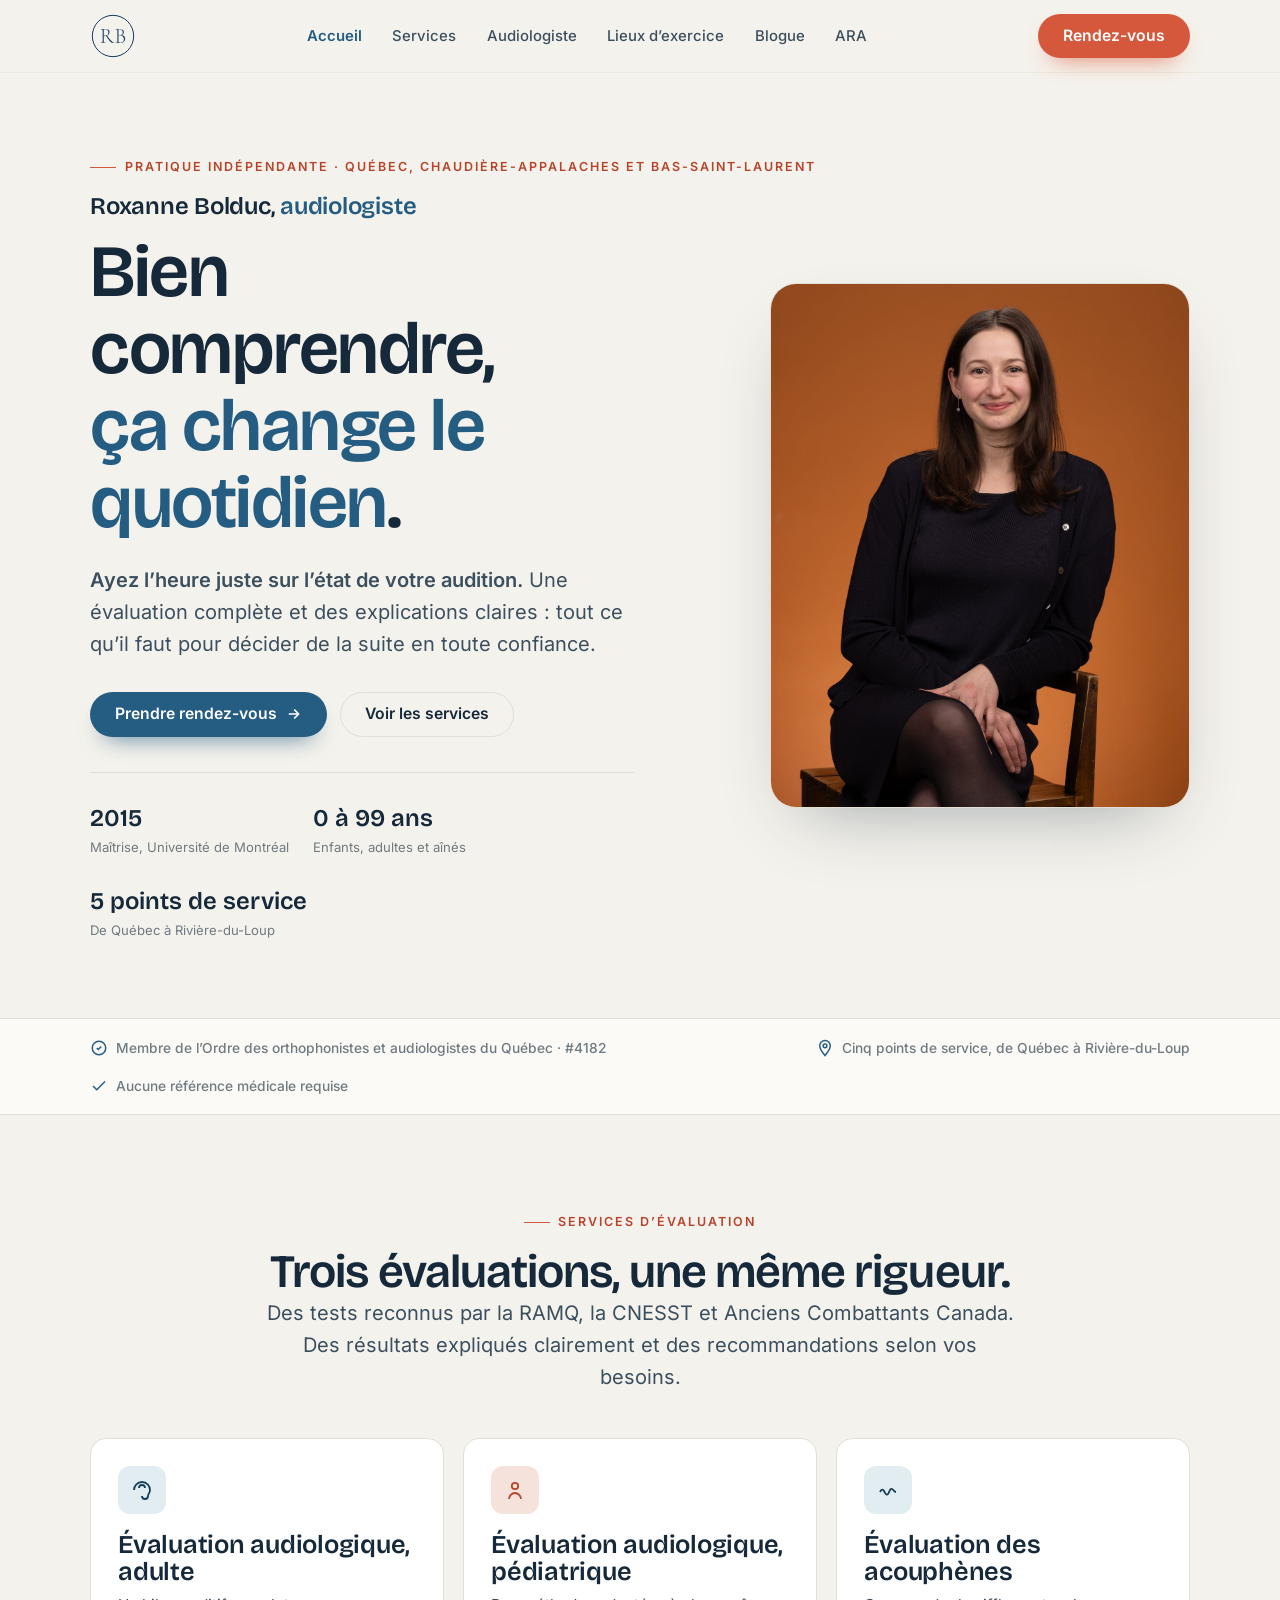
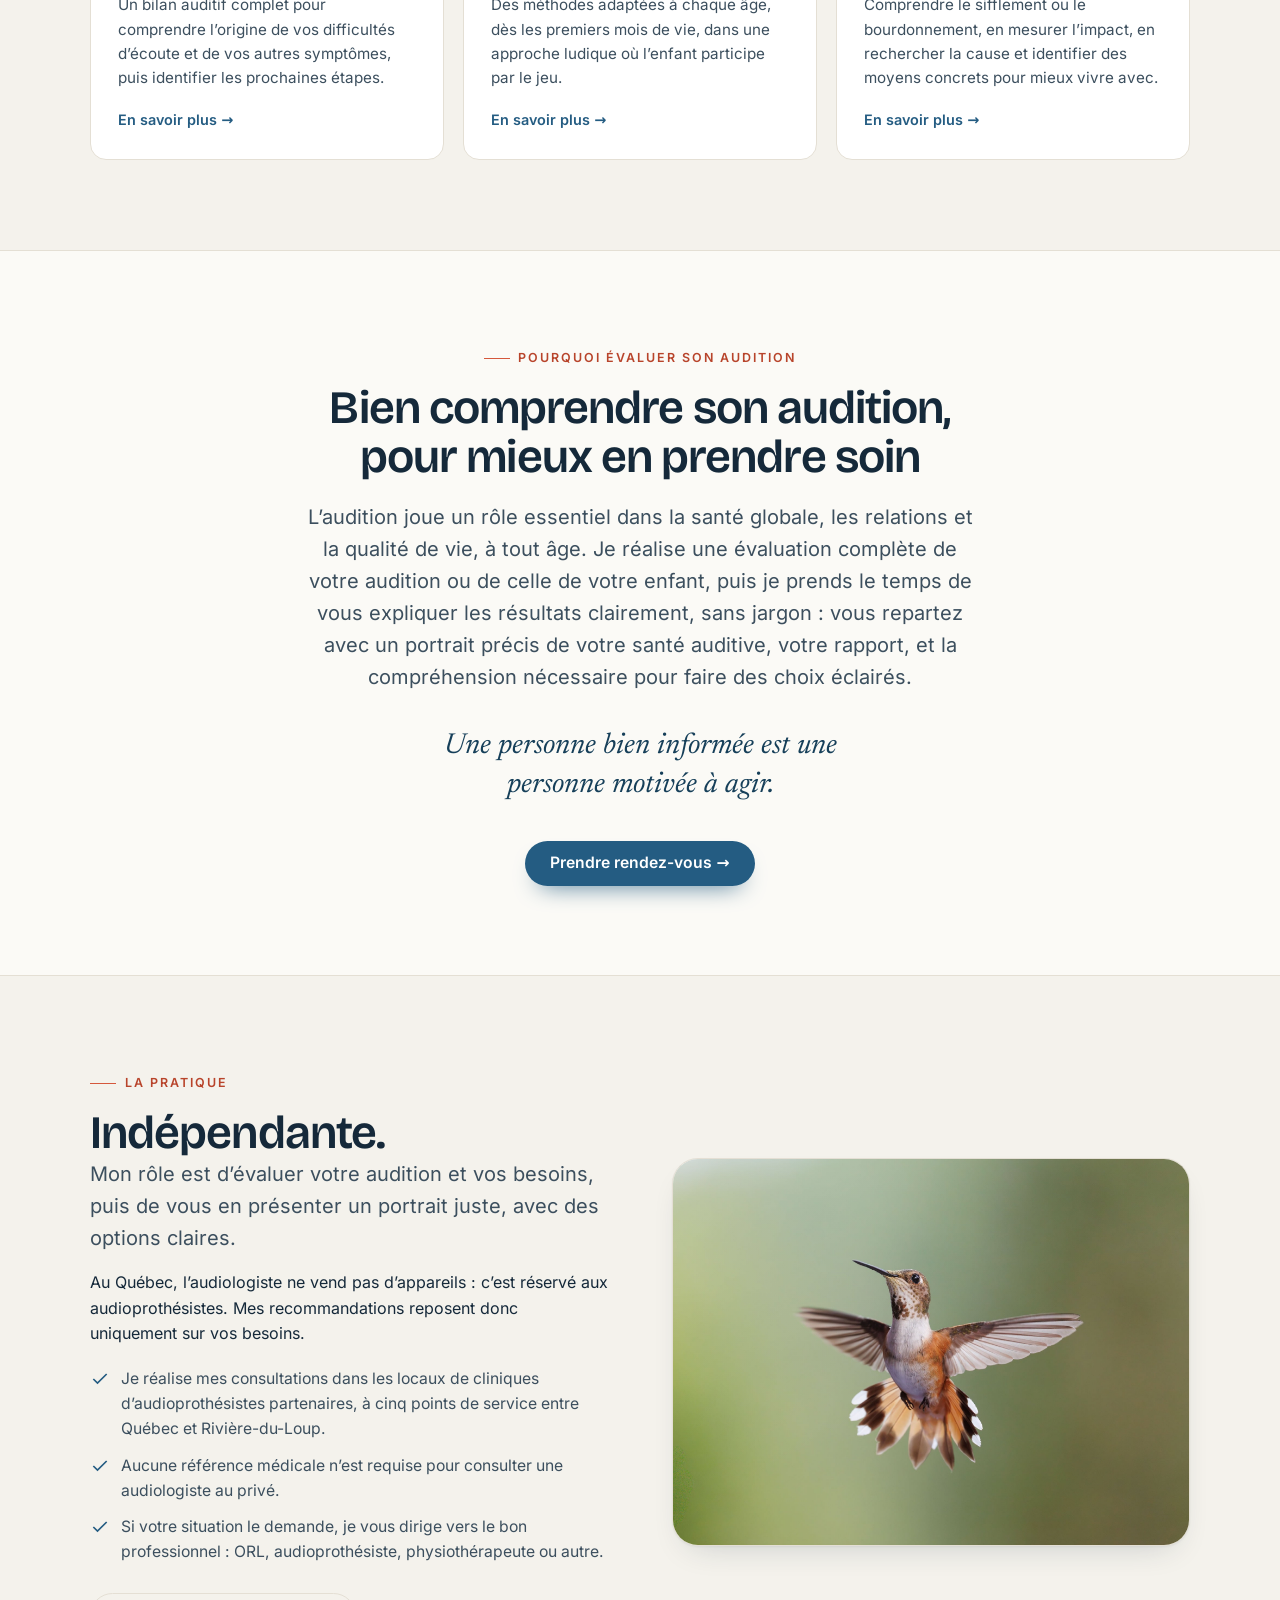
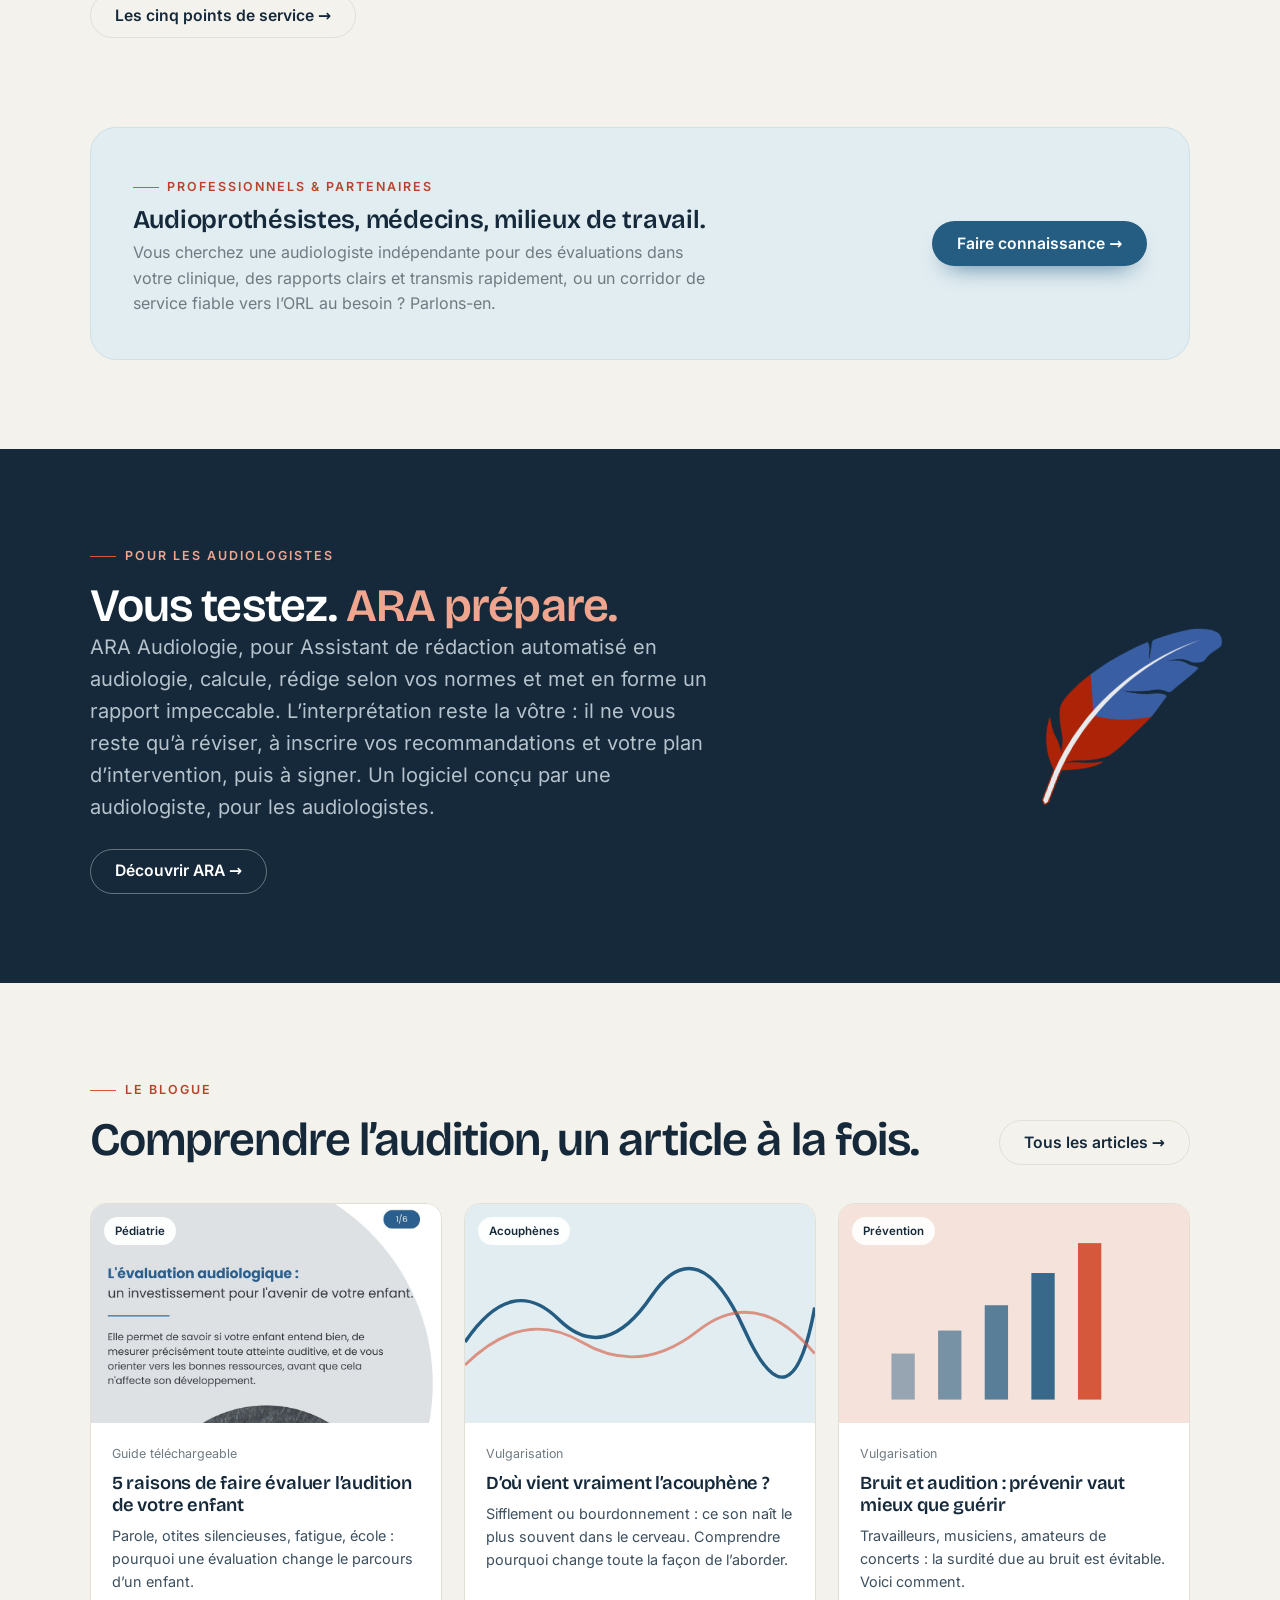
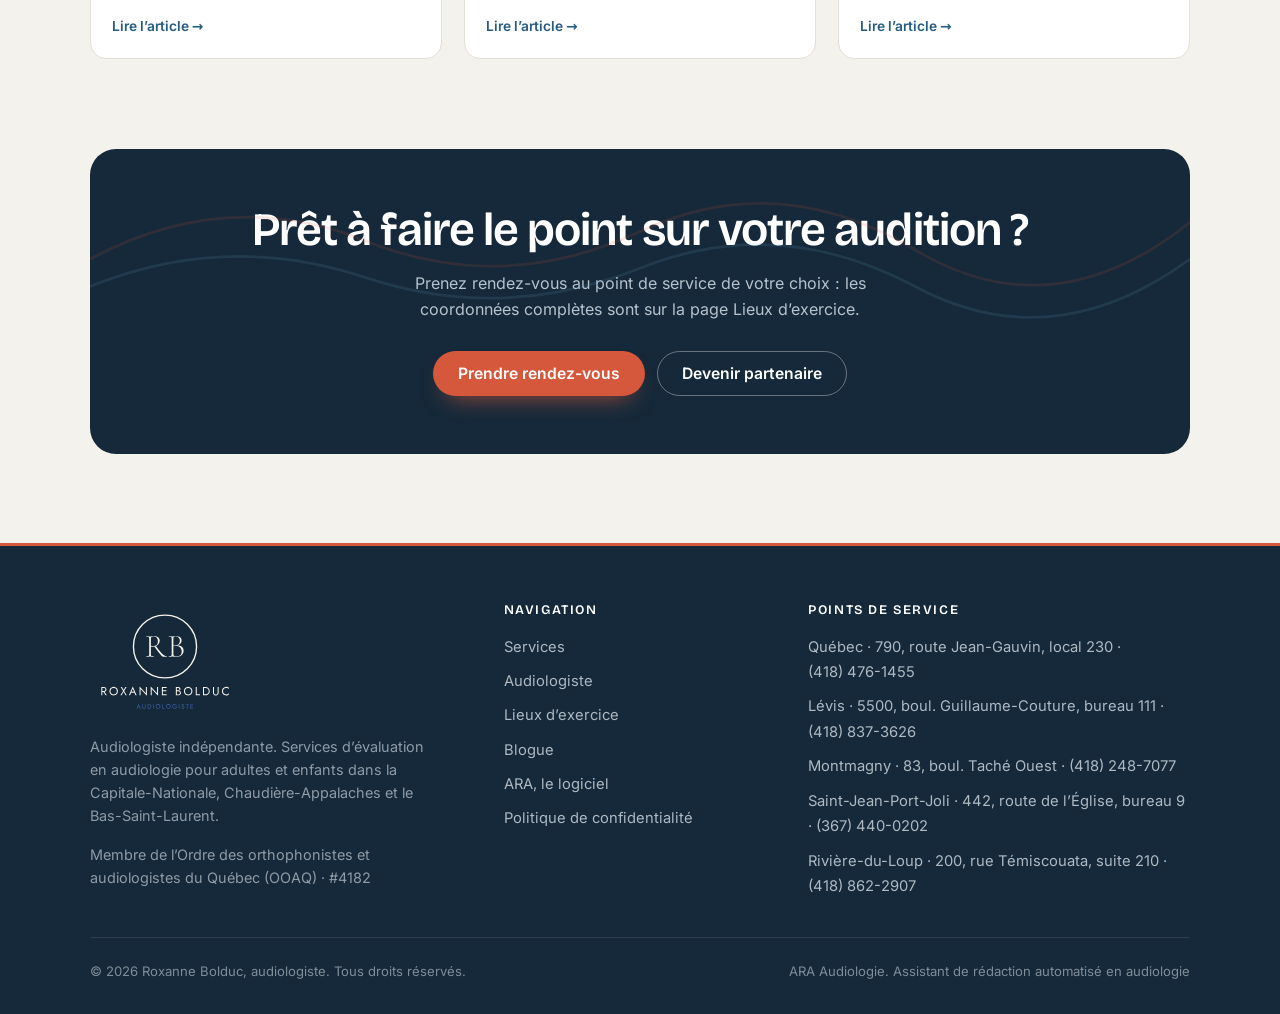
==== index.html @ 765fc0fb "Nouveau nom : ARA Audiologie, Assistant de rédaction automatisé en audiologie Co-Authored-By: Claude" ====
<!DOCTYPE html>
<html lang="fr-CA">
<head>
<meta charset="UTF-8">
<meta name="viewport" content="width=device-width, initial-scale=1.0">
<title>Roxanne Bolduc · Audiologiste indépendante | Québec, Chaudière-Appalaches et Bas-Saint-Laurent</title>
<meta name="description" content="Évaluations audiologiques adultes, pédiatriques et des acouphènes. Audiologiste indépendante exerçant dans cinq points de service : Québec, Lévis, Montmagny, Saint-Jean-Port-Joli et Rivière-du-Loup.">
<link rel="icon" type="image/png" href="assets/logos/favicon-rb-creme.png">
<link rel="apple-touch-icon" href="assets/logos/apple-touch-rb-creme.png">
<link rel="stylesheet" href="styles.css">
</head>
<body>

<!-- ===== EN-TÊTE ===== -->
<header class="site-header">
  <div class="wrap nav">
    <a class="brand" href="index.html" aria-label="Accueil, Roxanne Bolduc, audiologiste">
      <img src="assets/logos/monogramme-rb-marine.svg" alt="Roxanne Bolduc, audiologiste" style="height:46px;width:auto">
    </a>
    <nav aria-label="Navigation principale">
      <ul class="nav-links" id="menu">
        <li><a href="index.html" class="active">Accueil</a></li>
        <li><a href="services.html">Services</a></li>
        <li><a href="audiologiste.html">Audiologiste</a></li>
        <li><a href="lieux.html">Lieux d’exercice</a></li>
        <li><a href="blogue.html">Blogue</a></li>
        <li><a href="ara.html">ARA</a></li>
      </ul>
    </nav>
    <div class="nav-cta">
      <a href="lieux.html" class="btn btn--coral">Rendez-vous</a>
      <button class="nav-toggle" aria-label="Ouvrir le menu" aria-expanded="false" aria-controls="menu"><span></span></button>
    </div>
  </div>
</header>

<!-- ===== HÉRO ===== -->
<section class="hero">
  <div class="wrap hero-grid">
    <div>
      <span class="eyebrow" style="white-space:nowrap">Pratique indépendante · Québec, Chaudière-Appalaches et Bas-Saint-Laurent</span>
      <p style="font-family:var(--display);font-weight:600;font-size:clamp(1.15rem, 1rem + .8vw, 1.5rem);letter-spacing:-.01em;line-height:1.15;margin:0 0 .8rem;color:var(--ink)">Roxanne Bolduc, <span style="color:var(--azure)">audiologiste</span></p>
      <h1>Bien comprendre, <span class="hl">ça&nbsp;change le quotidien</span>.</h1>
      <p class="lead"><strong>Ayez l’heure juste sur l’état de votre audition.</strong> Une évaluation complète et des explications claires&nbsp;: tout ce qu’il faut pour décider de la suite en toute confiance.</p>
      <div class="hero-cta">
        <a href="lieux.html" class="btn btn--primary">Prendre rendez-vous <svg class="arw" width="16" height="16" viewBox="0 0 24 24" fill="none" stroke="currentColor" stroke-width="2.5" stroke-linecap="round" stroke-linejoin="round"><path d="M5 12h14M13 6l6 6-6 6"/></svg></a>
        <a href="services.html" class="btn btn--ghost">Voir les services</a>
      </div>
      <div class="hero-meta">
        <div><b>2015</b><span>Maîtrise, Université de Montréal</span></div>
        <div><b>0 à 99 ans</b><span>Enfants, adultes et aînés</span></div>
        <div><b>5 points de service</b><span>De Québec à Rivière-du-Loup</span></div>
      </div>
    </div>

    <!-- Portrait en arche -->
    <div class="hero-portrait reveal">
      <div class="portrait-arch">
        <img src="assets/photos/portrait-assise.jpg" alt="Roxanne Bolduc, audiologiste, assise et souriante" width="1200" height="1799">
      </div>
    </div>
  </div>
</section>

<!-- ===== RUBAN CONFIANCE ===== -->
<div class="trust">
  <div class="wrap">
    <p><svg width="18" height="18" viewBox="0 0 24 24" fill="none" stroke="currentColor" stroke-width="2"><path d="M9 12l2 2 4-4"/><circle cx="12" cy="12" r="9"/></svg> Membre de l’Ordre des orthophonistes et audiologistes du Québec · #4182</p>
    <p><svg width="18" height="18" viewBox="0 0 24 24" fill="none" stroke="currentColor" stroke-width="2"><path d="M12 2a7 7 0 00-7 7c0 5 7 13 7 13s7-8 7-13a7 7 0 00-7-7z"/><circle cx="12" cy="9" r="2.5"/></svg> Cinq points de service, de Québec à Rivière-du-Loup</p>
    <p><svg width="18" height="18" viewBox="0 0 24 24" fill="none" stroke="currentColor" stroke-width="2"><path d="M20 6L9 17l-5-5"/></svg> Aucune référence médicale requise</p>
  </div>
</div>

<!-- ===== SERVICES ===== -->
<section class="section">
  <div class="wrap">
    <div class="center reveal" style="max-width:760px;margin:0 auto 2.8rem">
      <span class="eyebrow">Services d’évaluation</span>
      <h2>Trois évaluations, une même rigueur.</h2>
      <p class="lead">Des tests reconnus par la RAMQ, la CNESST et Anciens Combattants Canada. Des résultats expliqués clairement et des recommandations selon vos besoins.</p>
    </div>
    <div class="grid-3">
      <article class="scard reveal">
        <div class="ic"><svg width="24" height="24" viewBox="0 0 24 24" fill="none" stroke="currentColor" stroke-width="1.8"><path d="M4 12a8 8 0 0116 0c0 3-2 4-2 6a3 3 0 01-6 0"/><path d="M9 10a3 3 0 016 0"/></svg></div>
        <h3>Évaluation audiologique, adulte</h3>
        <p>Un bilan auditif complet pour comprendre l’origine de vos difficultés d’écoute et de vos autres symptômes, puis identifier les prochaines étapes.</p>
        <a href="services.html#adulte" class="lk">En savoir plus →</a>
      </article>
      <article class="scard coral reveal">
        <div class="ic"><svg width="24" height="24" viewBox="0 0 24 24" fill="none" stroke="currentColor" stroke-width="1.8"><circle cx="12" cy="8" r="3.2"/><path d="M6 21c0-3.3 2.7-6 6-6s6 2.7 6 6"/></svg></div>
        <h3>Évaluation audiologique, pédiatrique</h3>
        <p>Des méthodes adaptées à chaque âge, dès les premiers mois de vie, dans une approche ludique où l’enfant participe par le jeu.</p>
        <a href="services.html#pediatrique" class="lk">En savoir plus →</a>
      </article>
      <article class="scard reveal">
        <div class="ic"><svg width="24" height="24" viewBox="0 0 24 24" fill="none" stroke="currentColor" stroke-width="1.8"><path d="M4 14c1.5-3 3-3 4-1s2.5 5 4 3 2-6 4-5 2 3 4 3"/></svg></div>
        <h3>Évaluation des acouphènes</h3>
        <p>Comprendre le sifflement ou le bourdonnement, en mesurer l’impact, en rechercher la cause et identifier des moyens concrets pour mieux vivre avec.</p>
        <a href="services.html#acouphenes" class="lk">En savoir plus →</a>
      </article>
    </div>
  </div>
</section>

<!-- ===== POURQUOI ÉVALUER (éditorial) ===== -->
<section class="section" style="background:var(--paper-2);border-top:1px solid var(--line);border-bottom:1px solid var(--line)">
  <div class="wrap center reveal" style="max-width:760px">
    <span class="eyebrow">Pourquoi évaluer son audition</span>
    <h2>Bien comprendre son audition, pour mieux en prendre soin</h2>
    <p class="lead" style="margin:1.2rem auto 0">L’audition joue un rôle essentiel dans la santé globale, les relations et la qualité de vie, à tout âge. Je réalise une évaluation complète de votre audition ou de celle de votre enfant, puis je prends le temps de vous expliquer les résultats clairement, sans jargon&nbsp;: vous repartez avec un portrait précis de votre santé auditive, votre rapport, et la compréhension nécessaire pour faire des choix éclairés.</p>
    <p style="font-family:var(--serif);font-style:italic;font-size:clamp(1.35rem, 1.1rem + 1.2vw, 1.8rem);line-height:1.35;color:var(--azure-deep);max-width:26ch;margin:2.2rem auto">Une personne bien informée est une personne motivée à agir.</p>
    <a href="lieux.html" class="btn btn--primary">Prendre rendez-vous →</a>
  </div>
</section>

<!-- ===== INDÉPENDANCE ===== -->
<section class="section">
  <div class="wrap split">
    <div class="reveal">
      <span class="eyebrow">La pratique</span>
      <h2>Indépendante.</h2>
      <p class="lead">Mon rôle est d’évaluer votre audition et vos besoins, puis de vous en présenter un portrait juste, avec des options claires.</p>
      <p>Au Québec, l’audiologiste ne vend pas d’appareils&nbsp;: c’est réservé aux audioprothésistes. Mes recommandations reposent donc uniquement sur vos besoins.</p>
      <ul>
        <li><svg width="20" height="20" viewBox="0 0 24 24" fill="none" stroke="currentColor" stroke-width="2"><path d="M20 6L9 17l-5-5"/></svg> Je réalise mes consultations dans les locaux de cliniques d’audioprothésistes partenaires, à cinq points de service entre Québec et Rivière-du-Loup.</li>
        <li><svg width="20" height="20" viewBox="0 0 24 24" fill="none" stroke="currentColor" stroke-width="2"><path d="M20 6L9 17l-5-5"/></svg> Aucune référence médicale n’est requise pour consulter une audiologiste au privé.</li>
        <li><svg width="20" height="20" viewBox="0 0 24 24" fill="none" stroke="currentColor" stroke-width="2"><path d="M20 6L9 17l-5-5"/></svg> Si votre situation le demande, je vous dirige vers le bon professionnel&nbsp;: ORL, audioprothésiste, physiothérapeute ou autre.</li>
      </ul>
      <div style="margin-top:1.8rem"><a href="lieux.html" class="btn btn--ghost">Les cinq points de service →</a></div>
    </div>
    <div class="split-media reveal">
      <div class="media-frame" style="position:relative">
        <img src="assets/photos/colibri.jpg" alt="Un colibri en vol stationnaire, ailes déployées" style="width:100%;height:100%;object-fit:cover;display:block">
        <div aria-hidden="true" style="position:absolute;inset:0;background:linear-gradient(150deg,rgba(244,242,236,.16),rgba(244,242,236,0) 55%);pointer-events:none"></div>
      </div>
    </div>
  </div>
</section>

<!-- ===== PROFESSIONNELS & PARTENAIRES ===== -->
<section class="section" style="padding-top:0;padding-bottom:0">
  <div class="wrap">
    <div class="region-cta reveal">
      <div>
        <span class="eyebrow" style="margin-bottom:.6rem">Professionnels &amp; partenaires</span>
        <h3 style="margin-bottom:.4rem">Audioprothésistes, médecins, milieux de travail.</h3>
        <p class="muted" style="margin:0;max-width:58ch">Vous cherchez une audiologiste indépendante pour des évaluations dans votre clinique, des rapports clairs et transmis rapidement, ou un corridor de service fiable vers l’ORL au besoin&nbsp;? Parlons-en.</p>
      </div>
      <a href="audiologiste.html#equipe" class="btn btn--primary">Faire connaissance →</a>
    </div>
  </div>
</section>

<!-- ===== BANDE ARA ===== -->
<section class="section dark" style="position:relative;overflow:hidden;margin-top:clamp(3.6rem,7vw,6.2rem)">
  <img src="assets/logos/plume-ara.png" alt="" aria-hidden="true" style="position:absolute;right:4%;top:50%;transform:translateY(-50%) rotate(10deg);width:clamp(130px,16vw,220px);opacity:.9;pointer-events:none">
  <div class="wrap" style="position:relative;z-index:2;max-width:var(--maxw)">
    <div style="max-width:640px">
      <span class="eyebrow">Pour les audiologistes</span>
      <h2>Vous testez. <span style="color:#f0a58e">ARA prépare.</span></h2>
      <p class="lead" style="color:#b6c2cc">ARA Audiologie, pour Assistant de rédaction automatisé en audiologie, calcule, rédige selon vos normes et met en forme un rapport impeccable. L’interprétation reste la vôtre&nbsp;: il ne vous reste qu’à réviser, à inscrire vos recommandations et votre plan d’intervention, puis à signer. Un logiciel conçu par une audiologiste, pour les audiologistes.</p>
      <div style="margin-top:1.6rem"><a href="ara.html" class="btn btn--outline-light">Découvrir ARA →</a></div>
    </div>
  </div>
</section>

<!-- ===== BLOGUE ===== -->
<section class="section">
  <div class="wrap">
    <div style="display:flex;justify-content:space-between;align-items:flex-end;flex-wrap:wrap;gap:1rem;margin-bottom:2.4rem" class="reveal">
      <div>
        <span class="eyebrow">Le blogue</span>
        <h2>Comprendre l’audition, un article à la fois.</h2>
      </div>
      <a href="blogue.html" class="btn btn--ghost">Tous les articles →</a>
    </div>
    <div class="blog-grid">
      <article class="post reveal">
        <a href="blogue-evaluation-pediatrique.html">
          <div class="thumb" style="background:var(--aqua)">
            <span class="cat">Pédiatrie</span>
            <img src="assets/guide/guide-pediatrique-1.jpg" alt="Couverture du guide : 5 raisons de faire évaluer l’audition de votre enfant" loading="lazy">
          </div>
        </a>
        <div class="body">
          <div class="date">Guide téléchargeable</div>
          <h3><a href="blogue-evaluation-pediatrique.html">5 raisons de faire évaluer l’audition de votre enfant</a></h3>
          <p>Parole, otites silencieuses, fatigue, école&nbsp;: pourquoi une évaluation change le parcours d’un enfant.</p>
          <a class="lk" href="blogue-evaluation-pediatrique.html">Lire l’article →</a>
        </div>
      </article>
      <article class="post reveal">
        <a href="blogue-acouphenes.html">
          <div class="thumb" style="background:var(--azure-tint)">
            <span class="cat">Acouphènes</span>
            <svg viewBox="0 0 300 190" preserveAspectRatio="none"><path d="M0 120 Q40 60 80 100 T160 80 T240 110 T300 90" stroke="#245c82" stroke-width="3" fill="none"/><path d="M0 140 Q50 90 100 120 T200 110 T300 130" stroke="#d5583c" stroke-width="2.5" fill="none" opacity=".6"/></svg>
          </div>
        </a>
        <div class="body">
          <div class="date">Vulgarisation</div>
          <h3><a href="blogue-acouphenes.html">D’où vient vraiment l’acouphène&nbsp;?</a></h3>
          <p>Sifflement ou bourdonnement&nbsp;: ce son naît le plus souvent dans le cerveau. Comprendre pourquoi change toute la façon de l’aborder.</p>
          <a class="lk" href="blogue-acouphenes.html">Lire l’article →</a>
        </div>
      </article>
      <article class="post reveal">
        <a href="blogue-bruit.html">
          <div class="thumb" style="background:var(--coral-tint)">
            <span class="cat">Prévention</span>
            <svg viewBox="0 0 300 190" preserveAspectRatio="none"><g fill="#245c82"><rect x="45" y="130" width="20" height="40" opacity=".45"/><rect x="85" y="110" width="20" height="60" opacity=".6"/><rect x="125" y="88" width="20" height="82" opacity=".75"/><rect x="165" y="60" width="20" height="110" opacity=".9"/></g><rect x="205" y="34" width="20" height="136" fill="#d5583c"/></svg>
          </div>
        </a>
        <div class="body">
          <div class="date">Vulgarisation</div>
          <h3><a href="blogue-bruit.html">Bruit et audition&nbsp;: prévenir vaut mieux que guérir</a></h3>
          <p>Travailleurs, musiciens, amateurs de concerts&nbsp;: la surdité due au bruit est évitable. Voici comment.</p>
          <a class="lk" href="blogue-bruit.html">Lire l’article →</a>
        </div>
      </article>
    </div>
  </div>
</section>

<!-- ===== CTA FINAL ===== -->
<section class="section" style="padding-top:0">
  <div class="wrap">
    <div class="cta-band reveal">
      <svg class="cta-wave" viewBox="0 0 1200 200" preserveAspectRatio="none"><path d="M0 120 Q150 40 300 100 T600 90 T900 110 T1200 80" stroke="#d5583c" stroke-width="3" fill="none"/><path d="M0 150 Q150 90 300 140 T600 130 T900 150 T1200 120" stroke="#6ea3c4" stroke-width="3" fill="none"/></svg>
      <h2>Prêt à faire le point sur votre audition&nbsp;?</h2>
      <p>Prenez rendez-vous au point de service de votre choix&nbsp;: les coordonnées complètes sont sur la page Lieux d’exercice.</p>
      <div class="btns">
        <a href="lieux.html" class="btn btn--coral">Prendre rendez-vous</a>
        <a href="audiologiste.html#equipe" class="btn btn--outline-light">Devenir partenaire</a>
      </div>
    </div>
  </div>
</section>

<!-- ===== PIED DE PAGE ===== -->
<footer class="site-footer">
  <div class="wrap">
    <div class="footer-grid">
      <div>
        <a href="index.html" aria-label="Accueil, Roxanne Bolduc, audiologiste">
          <img src="assets/logos/logo-empile-creme.svg" alt="Roxanne Bolduc, audiologiste" style="width:150px">
        </a>
        <p class="about">Audiologiste indépendante. Services d’évaluation en audiologie pour adultes et enfants dans la Capitale-Nationale, Chaudière-Appalaches et le Bas-Saint-Laurent.</p>
        <p class="about">Membre de l’Ordre des orthophonistes et audiologistes du Québec (OOAQ) · #4182</p>
      </div>
      <div>
        <h4>Navigation</h4>
        <ul>
          <li><a href="services.html">Services</a></li>
          <li><a href="audiologiste.html">Audiologiste</a></li>
          <li><a href="lieux.html">Lieux d’exercice</a></li>
          <li><a href="blogue.html">Blogue</a></li>
          <li><a href="ara.html">ARA, le logiciel</a></li>
          <li><a href="confidentialite.html">Politique de confidentialité</a></li>
        </ul>
      </div>
      <div>
        <h4>Points de service</h4>
        <ul>
          <li><a href="lieux.html#quebec">Québec · 790, route Jean-Gauvin, local 230 · (418)&nbsp;476-1455</a></li>
          <li><a href="lieux.html#levis">Lévis · 5500, boul. Guillaume-Couture, bureau 111 · (418)&nbsp;837-3626</a></li>
          <li><a href="lieux.html#montmagny">Montmagny · 83, boul. Taché Ouest · (418)&nbsp;248-7077</a></li>
          <li><a href="lieux.html#st-jean-port-joli">Saint-Jean-Port-Joli · 442, route de l’Église, bureau 9 · (367)&nbsp;440-0202</a></li>
          <li><a href="lieux.html#riviere-du-loup">Rivière-du-Loup · 200, rue Témiscouata, suite 210 · (418)&nbsp;862-2907</a></li>
        </ul>
      </div>
    </div>
    <div class="footer-bottom">
      <span>© 2026 Roxanne Bolduc, audiologiste. Tous droits réservés.</span>
      <span>ARA Audiologie. Assistant de rédaction automatisé en audiologie</span>
    </div>
  </div>
</footer>

<script src="main.js"></script>
</body>
</html>
---- styles.css ----
/* =================================================================
   Roxanne Bolduc · Audiologiste · Système de design (V4)
   Signature : l'audiogramme (rouge = oreille droite, bleu = oreille gauche)
   ================================================================= */

/* Polices hébergées localement (aucun appel à un serveur tiers) */
@font-face{
  font-family:'Bricolage Grotesque';
  font-style:normal;
  font-weight:400 700;
  font-display:swap;
  src:url('assets/fonts/bricolage-grotesque-normal-0.woff2') format('woff2');
}
@font-face{
  font-family:'Inter';
  font-style:normal;
  font-weight:400 600;
  font-display:swap;
  src:url('assets/fonts/inter-normal-1.woff2') format('woff2');
}
@font-face{
  font-family:'Newsreader';
  font-style:italic;
  font-weight:400;
  font-display:swap;
  src:url('assets/fonts/newsreader-italic-2.woff2') format('woff2');
}
@font-face{
  font-family:'Newsreader';
  font-style:normal;
  font-weight:400 500;
  font-display:swap;
  src:url('assets/fonts/newsreader-normal-3.woff2') format('woff2');
}

:root{
  /* Couleurs */
  --ink:        #15293A;
  --ink-soft:   #3c4f5e;
  --paper:      #f4f2ec;
  --paper-2:    #fbfaf6;
  --card:       #ffffff;
  --line:       #e4dfd4;
  --line-soft:  #ece8de;
  --muted:      #6f7a82;

  --azure:      #245c82;   /* oreille gauche / primaire */
  --azure-deep: #163f59;
  --azure-tint: #e2edf1;

  --coral:      #d5583c;   /* oreille droite / accent */
  --coral-deep: #b8442b;
  --coral-tint: #f5e2da;

  --aqua:       #dbe9e9;
  --good:       #2f7d5b;

  /* ARA (couleurs du logo) */
  --ara-bleu:   #3E64AF;
  --ara-rouge:  #BD2201;
  --ara-vert:   #76AB35;

  /* Typo */
  --display: 'Bricolage Grotesque', system-ui, sans-serif;
  --body:    'Inter', system-ui, sans-serif;
  --serif:   'Newsreader', Georgia, serif;

  /* Échelle */
  --h1: clamp(2.5rem, 1.4rem + 4.6vw, 4.6rem);
  --h2: clamp(1.9rem, 1.3rem + 2.4vw, 2.9rem);
  --h3: clamp(1.3rem, 1.05rem + 1vw, 1.6rem);
  --lead: clamp(1.05rem, 0.98rem + 0.4vw, 1.25rem);

  /* Divers */
  --radius: 16px;
  --radius-lg: 26px;
  --shadow: 0 1px 2px rgba(21,41,58,.05), 0 14px 34px -18px rgba(21,41,58,.24);
  --shadow-lg: 0 30px 70px -34px rgba(21,41,58,.42);
  --maxw: 1180px;
  --gutter: clamp(2rem, 4vw, 2.5rem);
  --ease: cubic-bezier(.22,.61,.36,1);
}

*{box-sizing:border-box}
html{scroll-behavior:smooth}
body{
  margin:0;
  font-family:var(--body);
  color:var(--ink);
  background:var(--paper);
  line-height:1.6;
  -webkit-font-smoothing:antialiased;
  text-rendering:optimizeLegibility;
}
img{max-width:100%;display:block}
a{color:inherit;text-decoration:none}
h1,h2,h3,h4{font-family:var(--display);font-weight:600;line-height:1.05;letter-spacing:-.02em;margin:0}
h1{font-size:var(--h1)}
h2{font-size:var(--h2)}
h3{font-size:var(--h3);letter-spacing:-.01em}
p{margin:0 0 1rem}
::selection{background:var(--coral);color:#fff}

.wrap{max-width:var(--maxw);margin:0 auto;padding:0 var(--gutter)}
.section{padding:clamp(3.6rem,7vw,6.2rem) 0}
.eyebrow{
  font-family:var(--body);font-weight:600;font-size:.78rem;letter-spacing:.16em;
  text-transform:uppercase;color:var(--coral-deep);display:inline-flex;align-items:center;gap:.55rem;margin:0 0 1rem;
}
.eyebrow::before{content:"";width:26px;height:1px;background:var(--coral)}
.lead{font-size:var(--lead);color:var(--ink-soft);max-width:60ch}
.muted{color:var(--muted)}
.center{text-align:center}
.center .lead{margin-inline:auto}
.center .eyebrow{justify-content:center}

/* ---------- Boutons ---------- */
.btn{
  display:inline-flex;align-items:center;gap:.55rem;font-family:var(--body);font-weight:600;
  font-size:.98rem;padding:.85rem 1.5rem;border-radius:999px;border:1.5px solid transparent;
  cursor:pointer;transition:transform .2s var(--ease),background .2s,box-shadow .2s,border-color .2s;
  line-height:1;white-space:nowrap;
}
.btn:hover{transform:translateY(-2px)}
.btn--primary{background:var(--azure);color:#fff;box-shadow:0 12px 24px -14px var(--azure)}
.btn--primary:hover{background:var(--azure-deep)}
.btn--coral{background:var(--coral);color:#fff;box-shadow:0 12px 24px -14px var(--coral)}
.btn--coral:hover{background:var(--coral-deep)}
.btn--ghost{background:transparent;border-color:var(--line);color:var(--ink)}
.btn--ghost:hover{border-color:var(--ink);background:rgba(21,41,58,.03)}
.btn--light{background:#fff;color:var(--ink)}
.btn--outline-light{background:transparent;border-color:rgba(255,255,255,.35);color:#fff}
.btn--outline-light:hover{border-color:#fff;background:rgba(255,255,255,.08)}
.btn .arw{transition:transform .2s var(--ease)}
.btn:hover .arw{transform:translateX(3px)}

/* ---------- En-tête / nav ---------- */
.site-header{
  position:sticky;top:0;z-index:60;background:rgba(244,242,236,.82);
  backdrop-filter:blur(12px);border-bottom:1px solid var(--line-soft);
}
.nav{display:flex;align-items:center;justify-content:space-between;height:72px;gap:1rem}
.brand{display:flex;align-items:center;gap:.6rem;font-family:var(--display);font-weight:700;font-size:1.12rem;letter-spacing:-.02em}
.brand .mark{width:34px;height:34px;flex:none}
.brand small{display:block;font-family:var(--body);font-weight:500;font-size:.62rem;letter-spacing:.14em;text-transform:uppercase;color:var(--muted);margin-top:2px}
.nav-links{display:flex;align-items:center;gap:.35rem;list-style:none;margin:0;padding:0}
.nav-links a{
  font-size:.93rem;font-weight:500;padding:.5rem .78rem;border-radius:9px;color:var(--ink-soft);
  transition:color .18s,background .18s;position:relative;
}
.nav-links a:hover{color:var(--ink);background:rgba(21,41,58,.05)}
.nav-links a.active{color:var(--azure);font-weight:600}
.nav-cta{display:flex;align-items:center;gap:.6rem}
.nav-toggle{display:none;background:none;border:1px solid var(--line);border-radius:10px;width:44px;height:44px;cursor:pointer;align-items:center;justify-content:center}
.nav-toggle span{display:block;width:19px;height:2px;background:var(--ink);position:relative;transition:.2s}
.nav-toggle span::before,.nav-toggle span::after{content:"";position:absolute;left:0;width:19px;height:2px;background:var(--ink);transition:.2s}
.nav-toggle span::before{top:-6px}.nav-toggle span::after{top:6px}

@media (max-width:940px){
  .nav-toggle{display:flex}
  .nav-links,.nav-cta .btn--ghost{display:none}
  .nav-links{
    position:absolute;top:72px;left:0;right:0;flex-direction:column;align-items:stretch;
    background:var(--paper);border-bottom:1px solid var(--line);padding:.6rem var(--gutter) 1.2rem;gap:.15rem;
  }
  .nav-links.open{display:flex}
  .nav-links a{padding:.8rem .6rem;font-size:1.05rem;border-bottom:1px solid var(--line-soft)}
}

/* ---------- Héro ---------- */
.hero{position:relative;overflow:hidden}
/* padding-block (et non le raccourci padding) : .hero-grid partage l'élément avec .wrap,
   dont il écraserait sinon les marges latérales */
.hero-grid{display:grid;grid-template-columns:1.05fr .95fr;gap:clamp(2rem,5vw,4rem);align-items:center;padding-block:clamp(2.6rem,6vw,5rem) clamp(3rem,6vw,5rem)}
.hero h1{margin-bottom:1.3rem}
.hero h1 .hl{color:var(--azure);position:relative}
.hero .lead{margin-bottom:2rem}
.hero-cta{display:flex;flex-wrap:wrap;gap:.8rem;margin-bottom:2.2rem}
.hero-meta{display:flex;flex-wrap:wrap;gap:1.5rem;padding-top:1.6rem;border-top:1px solid var(--line)}
.hero-meta div{display:flex;flex-direction:column}
.hero-meta b{font-family:var(--display);font-size:1.5rem;font-weight:600;color:var(--ink)}
.hero-meta span{font-size:.82rem;color:var(--muted)}
@media (max-width:860px){.hero-grid{grid-template-columns:1fr}.hero-audiogram{max-width:480px}}

/* ---------- Portrait du héro (arche + mini audiogramme) ---------- */
.hero-grid > *{min-width:0}
.hero-portrait{position:relative;justify-self:end;width:min(420px,100%);max-width:100%}
.portrait-arch{
  border-radius:var(--radius-lg);
  overflow:hidden;border:1px solid var(--line);box-shadow:var(--shadow-lg);
  aspect-ratio:4/5;background:var(--paper-2);
}
.portrait-arch img{width:100%;height:100%;object-fit:cover}
.mini-audiocard{
  position:absolute;left:-3.6rem;bottom:1.8rem;width:235px;
  background:var(--card);border:1px solid var(--line);border-radius:var(--radius);
  box-shadow:var(--shadow-lg);padding:.85rem .9rem .55rem;
}
.mini-audiocard .t{
  font-family:var(--display);font-weight:600;font-size:.78rem;color:var(--ink);
  display:flex;justify-content:space-between;align-items:center;margin-bottom:.4rem;
}
.mini-audiocard .t i{font-style:normal;font-family:var(--body);font-weight:600;font-size:.62rem;color:var(--muted)}
@media (max-width:1060px){.mini-audiocard{left:-1.2rem}}
@media (max-width:860px){
  .hero-portrait{justify-self:start;margin-top:.6rem}
  .mini-audiocard{left:auto;right:0;bottom:1.2rem}
}

/* ---------- Audiogramme (signature) ---------- */
.audiocard{
  background:var(--card);border:1px solid var(--line);border-radius:var(--radius-lg);
  padding:1.4rem 1.4rem 1rem;box-shadow:var(--shadow-lg);position:relative;
}
.audiocard .ac-head{display:flex;justify-content:space-between;align-items:center;margin-bottom:.5rem}
.audiocard .ac-title{font-family:var(--display);font-weight:600;font-size:.98rem}
.audiocard .ac-legend{display:flex;gap:.9rem;font-size:.72rem;color:var(--muted)}
.audiocard .ac-legend i{font-style:normal;display:inline-flex;align-items:center;gap:.3rem;font-weight:600}
.dot-r{width:11px;height:11px;border:2px solid var(--coral);border-radius:50%;display:inline-block}
.dot-l{width:11px;height:11px;color:var(--azure);display:inline-grid;place-items:center;font-weight:700}
svg .grid-line{stroke:var(--line);stroke-width:1}
svg .grid-line.major{stroke:#d8d2c4}
svg .axis-label{fill:var(--muted);font-family:var(--body);font-size:11px}
svg .plot-line{fill:none;stroke-width:2.5;stroke-linecap:round;stroke-linejoin:round}
svg .plot-line.r{stroke:var(--coral)}
svg .plot-line.l{stroke:var(--azure)}

/* animation tracé */
.anim-line{stroke-dasharray:600;stroke-dashoffset:600;animation:draw 1.5s var(--ease) forwards}
.anim-line.d2{animation-delay:.35s}
.anim-pt{opacity:0;transform-box:fill-box;transform-origin:center;animation:pop .4s var(--ease) forwards}
@keyframes draw{to{stroke-dashoffset:0}}
@keyframes pop{from{opacity:0;transform:scale(.2)}to{opacity:1;transform:scale(1)}}

/* ---------- Ruban de confiance ---------- */
.trust{border-top:1px solid var(--line);border-bottom:1px solid var(--line);background:var(--paper-2)}
.trust .wrap{display:flex;flex-wrap:wrap;align-items:center;justify-content:space-between;gap:1rem;padding-block:1.1rem}
.trust p{margin:0;font-size:.86rem;color:var(--muted);font-weight:500;display:flex;align-items:center;gap:.5rem}
.trust svg{color:var(--azure);flex:none}

/* ---------- Cartes services ---------- */
.grid-3{display:grid;grid-template-columns:repeat(3,1fr);gap:1.2rem}
.grid-2{display:grid;grid-template-columns:repeat(2,1fr);gap:1.2rem}
@media (max-width:860px){.grid-3{grid-template-columns:1fr}.grid-2{grid-template-columns:1fr}}

.scard{
  background:var(--card);border:1px solid var(--line);border-radius:var(--radius);
  padding:1.7rem;transition:transform .25s var(--ease),box-shadow .25s,border-color .25s;position:relative;overflow:hidden;
}
.scard:hover{transform:translateY(-4px);box-shadow:var(--shadow);border-color:var(--azure)}
.scard .ic{width:48px;height:48px;border-radius:12px;display:grid;place-items:center;background:var(--azure-tint);color:var(--azure-deep);margin-bottom:1.1rem}
.scard.coral .ic{background:var(--coral-tint);color:var(--coral-deep)}
.scard h3{margin-bottom:.5rem}
.scard p{font-size:.95rem;color:var(--ink-soft);margin-bottom:1rem}
.scard .lk{font-weight:600;font-size:.9rem;color:var(--azure);display:inline-flex;align-items:center;gap:.4rem}
.scard .num{position:absolute;top:1rem;right:1.2rem;font-family:var(--display);font-weight:600;font-size:.85rem;color:var(--line)}

/* ---------- Bandeau alterné ---------- */
.split{display:grid;grid-template-columns:1fr 1fr;gap:clamp(2rem,5vw,4rem);align-items:center}
.split.rev .split-media{order:2}
@media (max-width:820px){.split{grid-template-columns:1fr}.split.rev .split-media{order:0}}
.split ul{list-style:none;padding:0;margin:1.2rem 0 0;display:grid;gap:.7rem}
.split ul li{display:flex;gap:.7rem;align-items:flex-start;font-size:.98rem;color:var(--ink-soft)}
.split ul li svg{flex:none;color:var(--azure);margin-top:3px}
.media-frame{border-radius:var(--radius-lg);overflow:hidden;border:1px solid var(--line);box-shadow:var(--shadow);background:var(--paper-2);aspect-ratio:4/3;position:relative}

/* ---------- Sections foncées ---------- */
.dark{background:var(--ink);color:#e9edf0}
.dark h1,.dark h2,.dark h3{color:#fff}
.dark .eyebrow{color:#f0a58e}
.dark .eyebrow::before{background:var(--coral)}
.dark .lead,.dark p{color:#b6c2cc}
.dark .muted{color:#8394a1}

/* ---------- ARA / logiciel ---------- */
.ara-hero{background:radial-gradient(120% 130% at 80% 0%, #1e3b52 0%, var(--ink) 55%);}
.ara-letters{
  font-family:var(--display);font-weight:700;
  font-size:clamp(4.6rem,14vw,10rem);line-height:.9;letter-spacing:-.01em;color:#fff;
}
.ara-expansion{font-size:clamp(.95rem,1.8vw,1.2rem);letter-spacing:.28em;text-transform:uppercase;font-weight:600;color:#e9edf0;margin-top:1rem}
.ara-expansion .r{color:#f0a58e}
.ara-expansion .b{color:#8fb3e8}
.ara-expansion .v{color:#a9d178}
.ara-plume{position:absolute;width:clamp(110px,18vw,220px);transform:rotate(8deg);filter:drop-shadow(0 18px 30px rgba(0,0,0,.35));pointer-events:none}
.feat{display:grid;grid-template-columns:repeat(3,1fr);gap:1.1rem}
@media (max-width:860px){.feat{grid-template-columns:1fr}}
.feat .fcard{border:1px solid rgba(255,255,255,.12);border-radius:var(--radius);padding:1.4rem;background:rgba(255,255,255,.03)}
.feat .fcard .ic{width:42px;height:42px;border-radius:10px;background:rgba(240,165,142,.14);color:#f0a58e;display:grid;place-items:center;margin-bottom:.9rem}
.feat .fcard h3{font-size:1.1rem;margin-bottom:.4rem}
.feat .fcard p{font-size:.9rem;margin:0}
.feat .fcard .fnum{font-family:var(--display);font-weight:600;font-size:.82rem;color:#8394a1;display:block;margin-bottom:.5rem;letter-spacing:.08em}

/* ---------- Onglets (page audiologiste) ---------- */
.tabs{display:flex;gap:.4rem;border-bottom:1px solid var(--line);margin-bottom:2.6rem;flex-wrap:wrap}
.tab{
  background:none;border:none;font-family:var(--display);font-weight:600;font-size:1.05rem;color:var(--muted);
  padding:.85rem 1.1rem;cursor:pointer;border-bottom:2.5px solid transparent;margin-bottom:-1px;transition:color .18s,border-color .18s;
}
.tab:hover{color:var(--ink)}
.tab.active{color:var(--azure);border-color:var(--azure)}
.tabpanel{display:none;animation:fade .35s var(--ease)}
.tabpanel.active{display:block}
@keyframes fade{from{opacity:0;transform:translateY(8px)}to{opacity:1;transform:none}}

/* ---------- Profils équipe ---------- */
.profile{display:grid;grid-template-columns:260px 1fr;gap:2rem;align-items:start;background:var(--card);border:1px solid var(--line);border-radius:var(--radius-lg);padding:2rem;margin-bottom:1.5rem}
@media (max-width:640px){.profile{grid-template-columns:1fr}}
.profile .photo{border-radius:18px;overflow:hidden;border:1px solid var(--line);box-shadow:var(--shadow)}
.profile .photo img{width:100%;height:auto}
.profile h3{font-size:1.5rem}
.profile .role{color:var(--coral-deep);font-weight:600;font-size:.9rem;margin:.2rem 0 1rem;letter-spacing:.02em}
.profile .creds{display:flex;flex-wrap:wrap;gap:.5rem;margin-top:1.2rem}
.chip{font-size:.8rem;font-weight:500;background:var(--azure-tint);color:var(--azure-deep);padding:.35rem .8rem;border-radius:999px}
.placeholder-card{border:1.5px dashed var(--line);border-radius:var(--radius-lg);padding:2rem;background:var(--paper-2)}
.placeholder-card .a-completer{
  display:inline-block;font-size:.72rem;font-weight:600;letter-spacing:.14em;text-transform:uppercase;
  border:1px solid var(--line);color:var(--muted);padding:.25rem .7rem;border-radius:999px;margin-bottom:1rem;
}

/* ---------- Lieux ---------- */
.region-cta{background:var(--azure-tint);border:1px solid #cfe0e6;border-radius:var(--radius-lg);padding:clamp(1.6rem,4vw,2.6rem);display:flex;flex-wrap:wrap;gap:1.5rem;align-items:center;justify-content:space-between}
.place{display:flex;gap:1rem;align-items:flex-start;background:var(--card);border:1px solid var(--line);border-radius:var(--radius);padding:1.4rem 1.5rem;transition:border-color .2s,transform .2s var(--ease)}
.place:hover{border-color:var(--azure);transform:translateY(-3px)}
.place .pin{width:42px;height:42px;border-radius:11px;background:var(--coral-tint);color:var(--coral-deep);display:grid;place-items:center;flex:none}
.place h3{font-size:1.12rem;margin-bottom:.25rem}
.place p{font-size:.9rem;color:var(--muted);margin:0}
.place .tag{display:inline-block;margin-top:.5rem;font-size:.74rem;font-weight:600;color:var(--azure);background:var(--azure-tint);padding:.2rem .6rem;border-radius:999px}
.place address{font-style:normal;font-size:.92rem;color:var(--ink-soft);line-height:1.65;margin-top:.2rem}
.place .clinique{font-weight:600;color:var(--ink);font-size:.92rem}
.place .tel{display:inline-block;font-family:var(--display);font-weight:600;font-size:1.15rem;color:var(--azure);margin-top:.5rem}
.place .tel:hover{color:var(--azure-deep)}
.place .itineraire{display:inline-block;margin-left:1rem;font-size:.8rem;font-weight:600;color:var(--coral-deep)}
.place .itineraire:hover{text-decoration:underline;text-underline-offset:3px}
.place .courriel{display:block;font-size:.88rem;font-weight:500;color:var(--ink-soft);margin-top:.25rem}
.place .courriel:hover{color:var(--azure)}

/* ---------- Blogue ---------- */
.blog-grid{display:grid;grid-template-columns:repeat(3,1fr);gap:1.4rem}
@media (max-width:900px){.blog-grid{grid-template-columns:repeat(2,1fr)}}
@media (max-width:600px){.blog-grid{grid-template-columns:1fr}}
.post{background:var(--card);border:1px solid var(--line);border-radius:var(--radius);overflow:hidden;display:flex;flex-direction:column;transition:transform .25s var(--ease),box-shadow .25s}
.post:hover{transform:translateY(-4px);box-shadow:var(--shadow)}
.post .thumb{aspect-ratio:16/10;display:grid;place-items:center;position:relative;overflow:hidden}
.post .thumb svg{position:absolute;inset:0;width:100%;height:100%}
.post .thumb img{position:absolute;inset:0;width:100%;height:100%;object-fit:cover;object-position:top}
.post .thumb .cat{position:absolute;top:.8rem;left:.8rem;background:rgba(255,255,255,.92);color:var(--ink);font-size:.72rem;font-weight:600;padding:.3rem .7rem;border-radius:999px;z-index:2}
.post .body{padding:1.3rem;display:flex;flex-direction:column;flex:1}
.post .date{font-size:.78rem;color:var(--muted);margin-bottom:.5rem}
.post h3{font-size:1.15rem;margin-bottom:.5rem;line-height:1.2}
.post p{font-size:.9rem;color:var(--ink-soft);flex:1}
.post .lk{font-weight:600;font-size:.86rem;color:var(--azure);margin-top:.4rem}
.feature-post{display:grid;grid-template-columns:1.1fr .9fr;gap:0;border:1px solid var(--line);border-radius:var(--radius-lg);overflow:hidden;background:var(--card);margin-bottom:2.4rem}
@media (max-width:760px){.feature-post{grid-template-columns:1fr}}
.feature-post .fp-media{min-height:280px;position:relative}
.feature-post .fp-media svg,.feature-post .fp-media img{position:absolute;inset:0;width:100%;height:100%;object-fit:cover;object-position:top}
.feature-post .fp-body{padding:clamp(1.6rem,4vw,2.6rem);display:flex;flex-direction:column;justify-content:center}

/* ---------- Article de blogue ---------- */
.article-head{max-width:780px;margin:0 auto;text-align:center;padding:clamp(2.6rem,6vw,4rem) 0 clamp(1.6rem,3vw,2.4rem)}
.article-head h1{font-size:clamp(2rem,1.2rem+3.4vw,3.4rem);margin-bottom:1rem}
.article-head .meta{font-size:.82rem;color:var(--muted);letter-spacing:.08em;text-transform:uppercase;font-weight:500}
.article-body{max-width:720px;margin:0 auto;font-family:var(--serif);font-size:1.14rem;line-height:1.75;color:var(--ink-soft)}
.article-body h2{font-family:var(--display);font-size:clamp(1.5rem,2.6vw,2rem);color:var(--ink);margin:2.6rem 0 1rem}
.article-body h2 .no{color:var(--coral);margin-right:.5rem}
.article-body h3{font-family:var(--display);color:var(--ink)}
.article-body ul,.article-body ol{margin:0 0 1rem;padding-left:1.3rem;display:grid;gap:.45rem}
.article-body a{color:var(--azure);text-decoration:underline;text-underline-offset:3px}
.article-body a:hover{color:var(--azure-deep)}
.article-body strong{color:var(--ink)}
.article-body .encadre{
  font-family:var(--body);font-size:.98rem;line-height:1.6;
  background:var(--card);border:1px solid var(--line);border-left:4px solid var(--azure);
  border-radius:var(--radius);padding:1.5rem 1.7rem;margin:2rem 0;
}
.article-body .encadre h3{font-size:1.12rem;margin-bottom:.6rem}
.guide-pages{display:grid;grid-template-columns:repeat(3,1fr);gap:1rem;margin:2rem 0}
@media (max-width:640px){.guide-pages{grid-template-columns:repeat(2,1fr)}}
.guide-pages img{border:1px solid var(--line);border-radius:10px;box-shadow:var(--shadow)}
.refs{font-family:var(--body);margin-top:3rem;padding-top:1.8rem;border-top:1px solid var(--line)}
.refs h2{font-size:1.3rem;margin-bottom:1rem}
.refs ol{margin:0;padding-left:1.3rem;display:grid;gap:.65rem}
.refs li{font-size:.88rem;color:var(--muted);line-height:1.55}

/* Surtitre du héro : une seule ligne sur grand écran, retour à la ligne permis sur mobile */
@media (max-width:760px){
  .hero .eyebrow{white-space:normal !important;font-size:.7rem;letter-spacing:.1em}
}

/* ---------- Vignette verticale (blogue) ---------- */
.post .thumb.tall{aspect-ratio:3/4}

/* ---------- Carrousel (guide pédiatrique) ---------- */
.carousel{position:relative;max-width:520px;margin:2rem auto;font-family:var(--body)}
.carousel .car-frame{
  position:relative;aspect-ratio:4/5;border:1px solid var(--line);border-radius:12px;
  overflow:hidden;box-shadow:var(--shadow);background:#fff;
}
.carousel .car-page{
  position:absolute;inset:0;width:100%;height:100%;object-fit:cover;
  opacity:0;transition:opacity .45s var(--ease);
}
.carousel .car-page.active{opacity:1}
.car-btn{
  position:absolute;top:50%;transform:translateY(-50%);width:44px;height:44px;border-radius:50%;
  border:1px solid var(--line);background:#fff;cursor:pointer;font-size:1.35rem;line-height:1;color:var(--ink);
  display:grid;place-items:center;box-shadow:var(--shadow);transition:border-color .2s,transform .2s var(--ease);
}
.car-btn:hover{border-color:var(--azure)}
.car-btn.prev{left:-3.4rem}
.car-btn.next{right:-3.4rem}
@media (max-width:680px){
  .car-btn.prev{left:0}
  .car-btn.next{right:0}
}
.car-count{text-align:center;font-size:.82rem;color:var(--muted);margin-top:.6rem}

/* ---------- Pictogramme 100 points (article acouphènes) ---------- */
.waffle{
  display:flex;gap:clamp(1.4rem,4vw,2.4rem);align-items:center;flex-wrap:wrap;
  background:var(--card);border:1px solid var(--line);border-radius:var(--radius);
  padding:1.6rem 1.8rem;margin:2.2rem 0;font-family:var(--body);
}
.waffle .wt{flex-basis:100%;font-family:var(--display);font-weight:600;font-size:1.05rem;color:var(--ink);margin:0 0 .2rem}
.waffle svg{flex:none;width:min(230px,100%)}
.waffle figcaption{display:flex;flex-direction:column;gap:.9rem;min-width:210px;flex:1}
.waffle .wl{display:flex;gap:.7rem;align-items:flex-start;font-size:.92rem;line-height:1.35}
.waffle .wl i{width:14px;height:14px;border-radius:50%;flex:none;margin-top:2px}
.waffle .wl b{display:block;font-weight:600;color:var(--ink)}
.waffle .wl span{color:var(--muted)}

/* Bouton à l'intérieur d'un article (le lien d'article ne doit pas recolorer le bouton) */
.article-body a.btn{color:#fff;text-decoration:none}
.article-body a.btn:hover{color:#fff}
.article-body .avis{font-style:italic;color:var(--muted);font-size:.95rem}

/* Grille de 5 points de service (section foncée) */
.feat.cinq{grid-template-columns:repeat(auto-fit,minmax(200px,1fr))}

/* ---------- Achat ARA (page acheter-ara) ---------- */
.billing-toggle{
  display:inline-flex;align-items:center;gap:.25rem;background:var(--card);
  border:1px solid var(--line);border-radius:999px;padding:.3rem;
}
.billing-toggle button{
  font-family:var(--body);font-weight:600;font-size:.95rem;color:var(--ink-soft);
  background:none;border:none;border-radius:999px;padding:.6rem 1.3rem;cursor:pointer;
  transition:background .2s,color .2s;line-height:1;white-space:nowrap;
}
.billing-toggle button.active{background:var(--ink);color:#fff}
.billing-toggle .save{
  font-size:.72rem;font-weight:600;color:var(--good);background:#e4efe8;
  border-radius:999px;padding:.2rem .55rem;margin-left:.35rem;
}
.price-grid{display:grid;grid-template-columns:1fr 1.2fr;gap:1.2rem;align-items:stretch}
@media (max-width:860px){.price-grid{grid-template-columns:1fr}}
.price-card{
  background:var(--card);border:1.5px solid var(--line);border-radius:var(--radius-lg);
  padding:clamp(1.8rem,4vw,2.6rem);box-shadow:var(--shadow-lg);position:relative;
  display:flex;flex-direction:column;
}
.price-card.free{box-shadow:var(--shadow)}
.price-card .plan-badge{
  position:absolute;top:1.5rem;right:1.5rem;font-size:.7rem;font-weight:600;
  letter-spacing:.1em;text-transform:uppercase;color:var(--coral-deep);
  background:var(--coral-tint);padding:.3rem .7rem;border-radius:999px;
}
.price-card .plan-name{font-family:var(--display);font-weight:600;font-size:1.15rem;margin-bottom:.2rem}
.price-card .plan-sub{font-size:.9rem;color:var(--muted);margin-bottom:1.4rem}
.price-line{display:flex;align-items:baseline;gap:.5rem;flex-wrap:wrap}
.price-line[hidden],.price-note[hidden]{display:none}
.price-amount{font-family:var(--display);font-weight:700;font-size:clamp(2.8rem,6vw,3.8rem);letter-spacing:-.02em;color:var(--ink);line-height:1}
.price-period{font-size:1rem;color:var(--muted);font-weight:500}
.price-note{font-size:.85rem;color:var(--muted);margin-top:.5rem}
.price-card ul{list-style:none;padding:0;margin:1.6rem 0;display:grid;gap:.65rem}
.price-card ul li{display:flex;gap:.65rem;align-items:flex-start;font-size:.95rem;color:var(--ink-soft)}
.price-card ul li svg{flex:none;color:var(--azure);margin-top:3px}
.price-card .fineprint{font-size:.8rem;color:var(--muted);line-height:1.55;margin:1rem 0 0}
.btn--disabled{opacity:.55;pointer-events:none;cursor:not-allowed}
.faq-item{
  background:var(--card);border:1px solid var(--line);border-radius:var(--radius);
  padding:0;margin-bottom:.8rem;overflow:hidden;
}
.faq-item summary{
  font-family:var(--display);font-weight:600;font-size:1.05rem;color:var(--ink);
  padding:1.1rem 1.4rem;cursor:pointer;list-style:none;display:flex;justify-content:space-between;align-items:center;gap:1rem;
}
.faq-item summary::-webkit-details-marker{display:none}
.faq-item summary::after{content:"+";font-family:var(--body);font-weight:500;font-size:1.4rem;color:var(--muted);flex:none;transition:transform .2s var(--ease)}
.faq-item[open] summary::after{transform:rotate(45deg)}
.faq-item .faq-body{padding:0 1.4rem 1.2rem;font-size:.95rem;color:var(--ink-soft)}
.faq-item .faq-body p{margin-bottom:.6rem}
.faq-item .faq-body p:last-child{margin-bottom:0}

/* ---------- CTA final ---------- */
.cta-band{background:var(--ink);border-radius:var(--radius-lg);padding:clamp(2.2rem,5vw,3.6rem);text-align:center;position:relative;overflow:hidden}
.cta-band h2{color:#fff;margin-bottom:1rem}
.cta-band p{color:#b6c2cc;max-width:52ch;margin:0 auto 1.8rem}
.cta-band .btns{display:flex;gap:.8rem;justify-content:center;flex-wrap:wrap}
.cta-wave{position:absolute;inset:0;opacity:.14;pointer-events:none}

/* ---------- Pied de page ---------- */
.site-footer{background:var(--ink);color:#aeb9c2;padding:clamp(2.6rem,5vw,3.6rem) 0 2rem;border-top:3px solid var(--coral)}
.footer-grid{display:grid;grid-template-columns:1.4fr 1fr 1.4fr;gap:2rem}
@media (max-width:760px){.footer-grid{grid-template-columns:1fr 1fr}}
@media (max-width:480px){.footer-grid{grid-template-columns:1fr}}
.site-footer .brand{color:#fff}
.site-footer .brand small{color:#7f8d99}
.site-footer h4{color:#fff;font-family:var(--display);font-size:.82rem;letter-spacing:.12em;text-transform:uppercase;margin:0 0 1rem}
.site-footer ul{list-style:none;padding:0;margin:0;display:grid;gap:.55rem}
.site-footer a{font-size:.92rem;color:#aeb9c2;transition:color .18s}
.site-footer a:hover{color:#fff}
.site-footer .about{font-size:.9rem;color:#8f9ba6;max-width:38ch;margin:1rem 0 0}
.footer-bottom{border-top:1px solid rgba(255,255,255,.1);margin-top:2.4rem;padding-top:1.4rem;display:flex;flex-wrap:wrap;justify-content:space-between;gap:.6rem;font-size:.82rem;color:#7f8d99}

/* ---------- Page bandeau ---------- */
.page-hero{padding:clamp(3rem,6vw,4.6rem) 0 clamp(1.4rem,3vw,2rem)}
.page-hero h1{max-width:18ch;margin-bottom:1rem}
.breadcrumb{font-size:.82rem;color:var(--muted);margin-bottom:1.4rem;display:flex;gap:.5rem;align-items:center}
.breadcrumb a:hover{color:var(--azure)}

/* ---------- Divider onde ---------- */
.wave-divider{width:100%;height:40px;color:var(--line);display:block}

/* ---------- Reveal au scroll ---------- */
.reveal{opacity:0;transform:translateY(22px);transition:opacity .7s var(--ease),transform .7s var(--ease)}
.reveal.in{opacity:1;transform:none}

/* ---------- Accessibilité ---------- */
:focus-visible{outline:3px solid var(--coral);outline-offset:2px;border-radius:4px}
@media (prefers-reduced-motion:reduce){
  *{animation:none!important;transition:none!important;scroll-behavior:auto!important}
  .reveal{opacity:1;transform:none}
  .anim-line{stroke-dashoffset:0}
  .anim-pt{opacity:1}
}
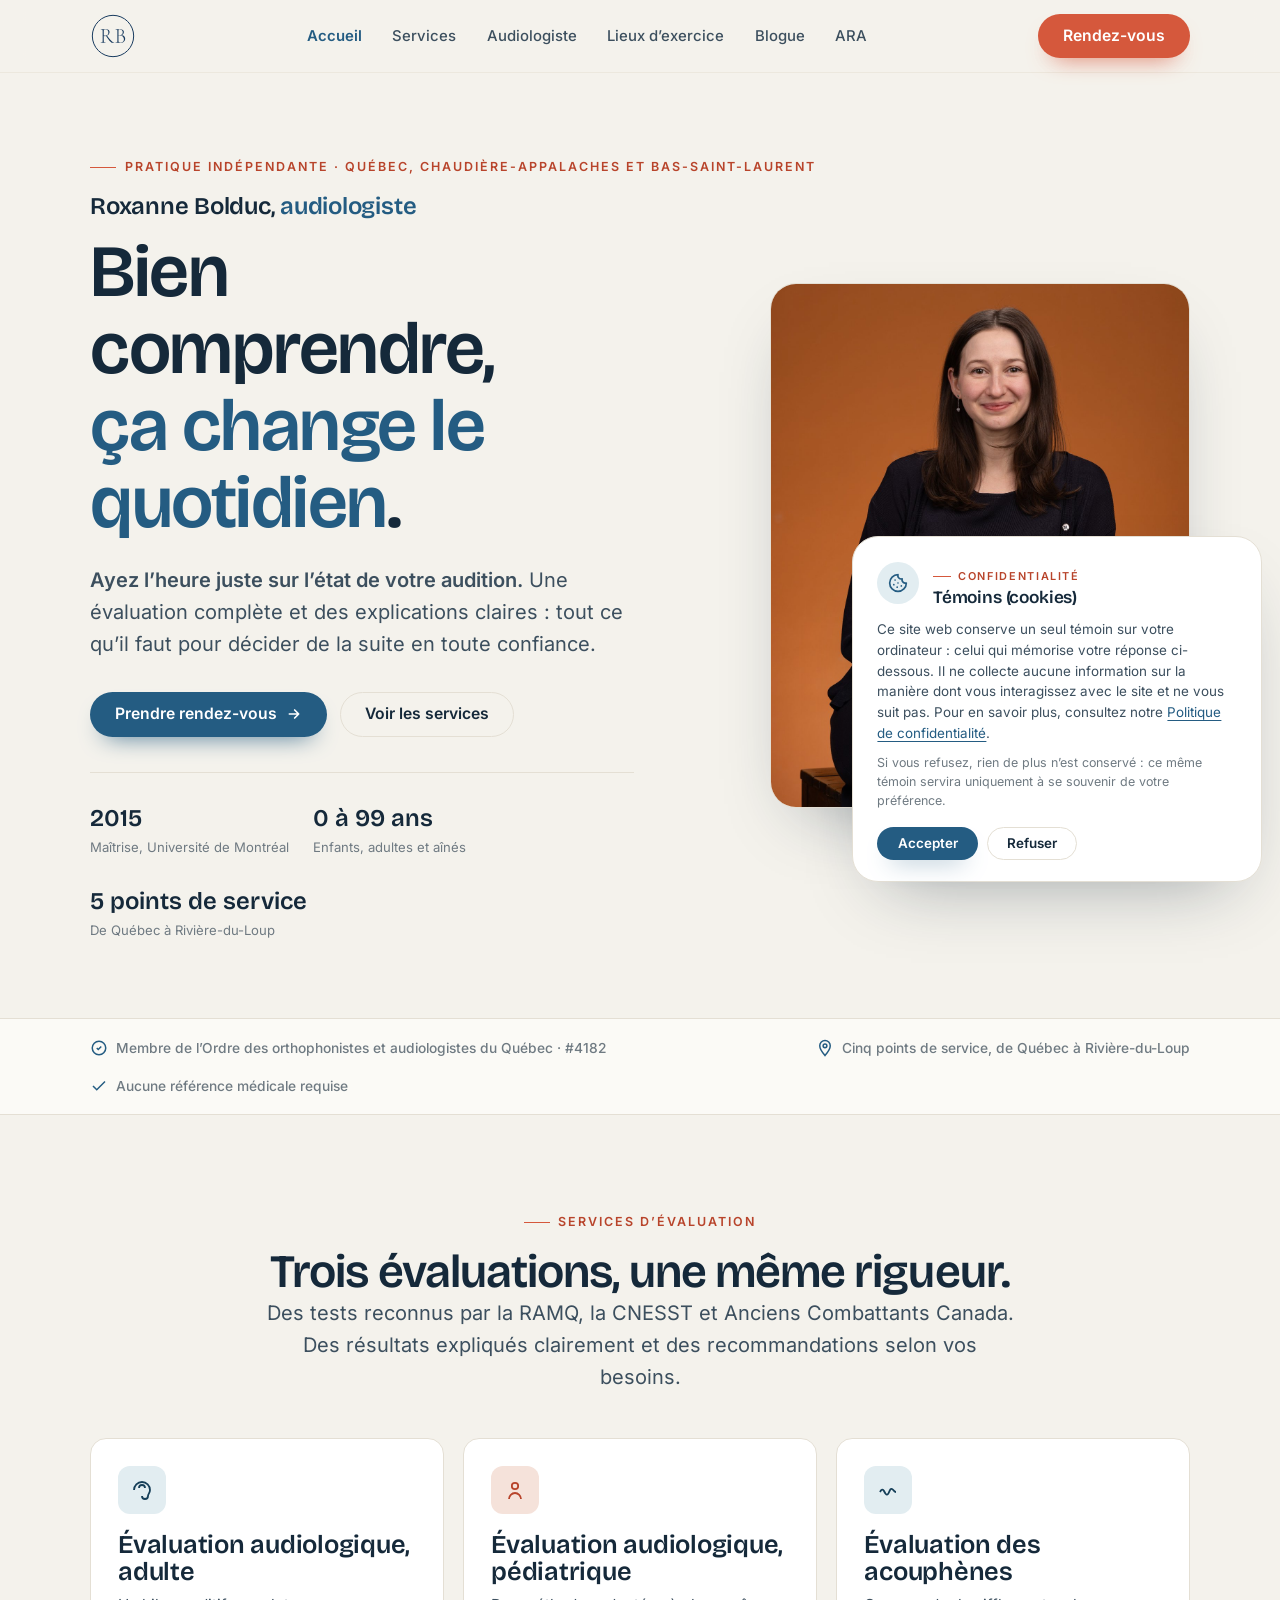
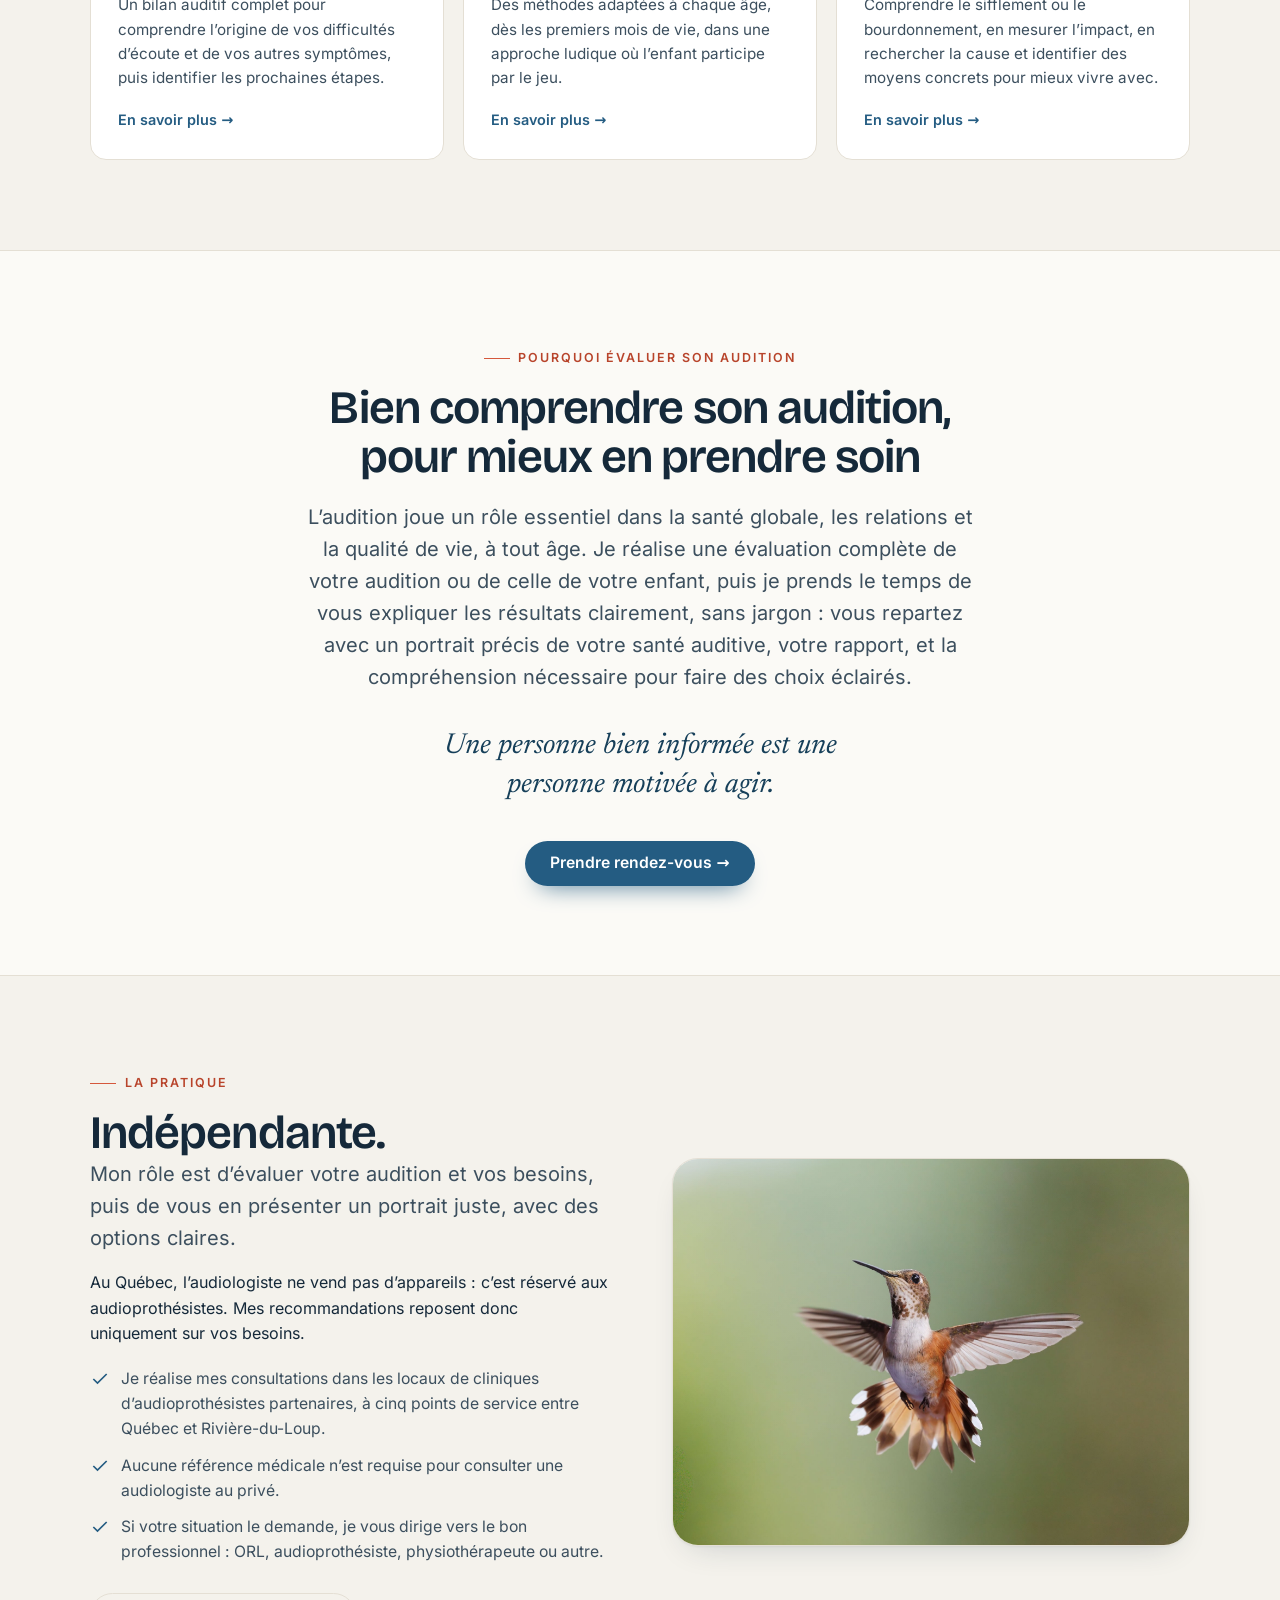
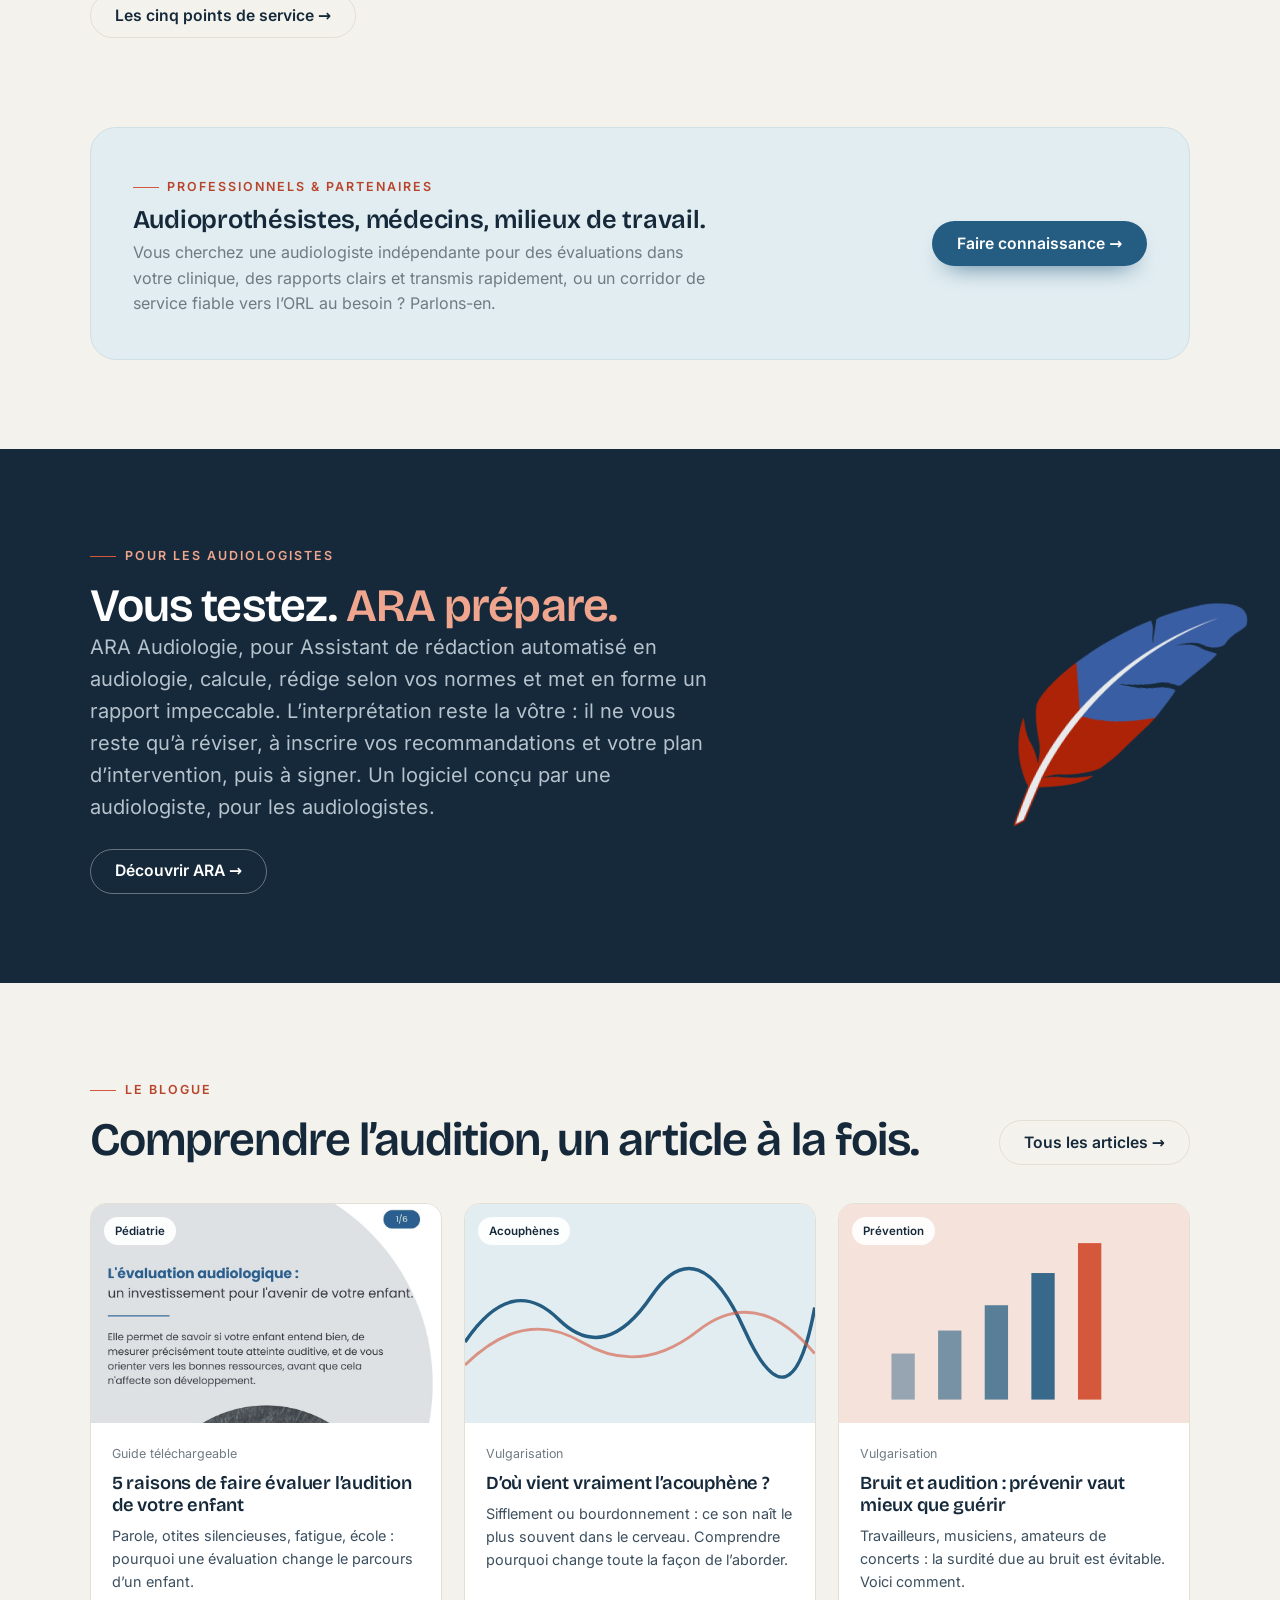
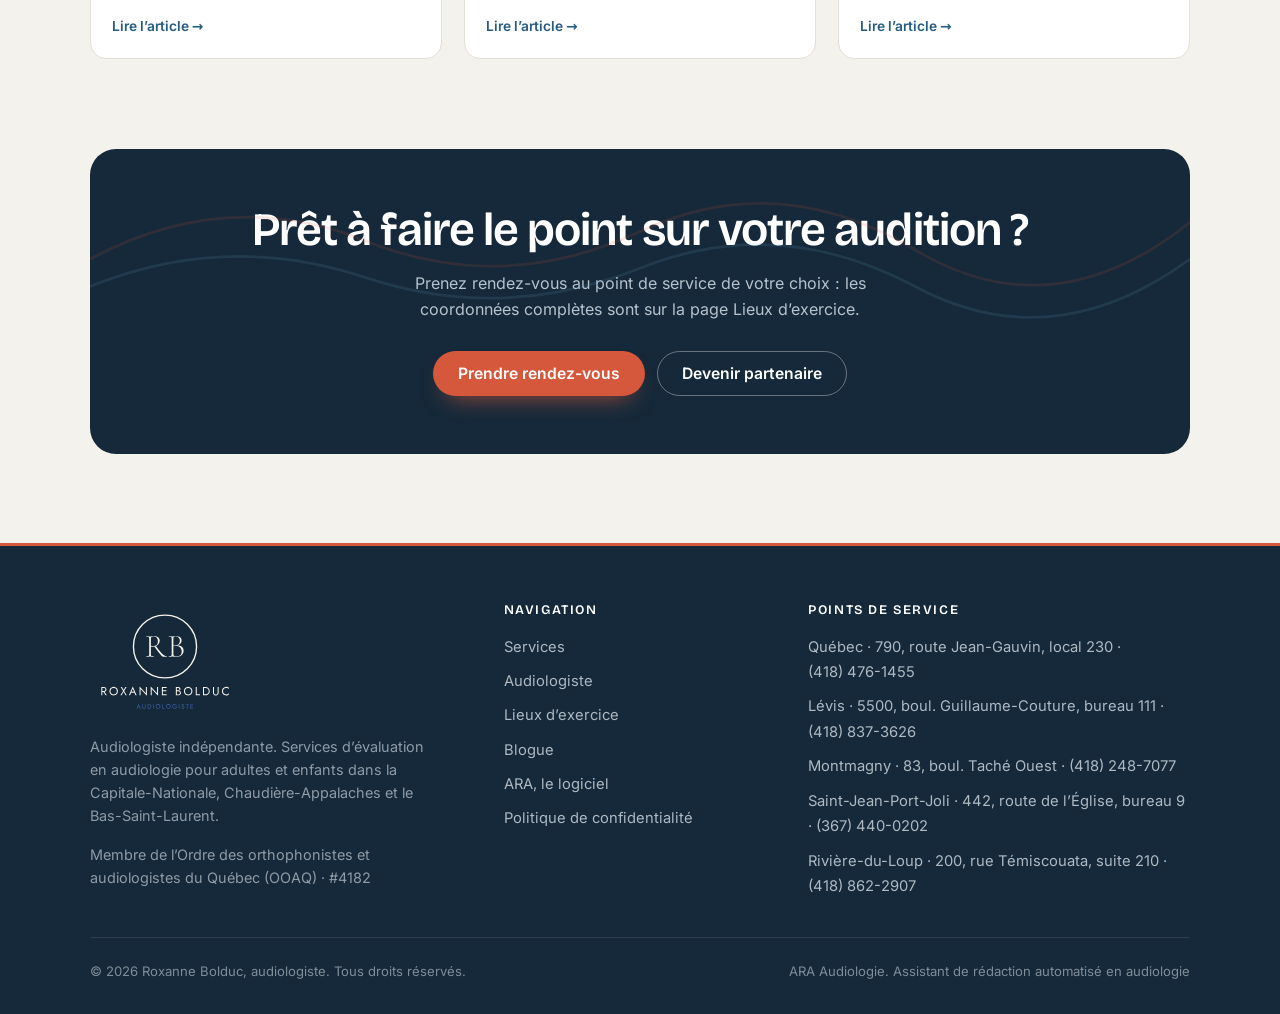
==== commit 318d4e9e: "Plume ARA : forcer le rafraîchissement du cache (?v=2) Co-Authored-By: Claude Fable 5 <noreply@anthr" ====
--- a/index.html
+++ b/index.html
@@ -153,7 +153,7 @@
 
 <!-- ===== BANDE ARA ===== -->
 <section class="section dark" style="position:relative;overflow:hidden;margin-top:clamp(3.6rem,7vw,6.2rem)">
-  <img src="assets/logos/plume-ara.png" alt="" aria-hidden="true" style="position:absolute;right:4%;top:50%;transform:translateY(-50%) rotate(10deg);width:clamp(130px,16vw,220px);opacity:.9;pointer-events:none">
+  <img src="assets/logos/plume-ara.png?v=2" alt="" aria-hidden="true" style="position:absolute;right:4%;top:50%;transform:translateY(-50%) rotate(10deg);width:clamp(130px,16vw,220px);opacity:.9;pointer-events:none">
   <div class="wrap" style="position:relative;z-index:2;max-width:var(--maxw)">
     <div style="max-width:640px">
       <span class="eyebrow">Pour les audiologistes</span>
--- a/styles.css
+++ b/styles.css
@@ -526,6 +526,36 @@
 .reveal{opacity:0;transform:translateY(22px);transition:opacity .7s var(--ease),transform .7s var(--ease)}
 .reveal.in{opacity:1;transform:none}
 
+/* ---------- Bannière témoins (Loi 25) ---------- */
+.cookie-banner{
+  position:fixed;right:1.1rem;bottom:1.1rem;z-index:300;
+  max-width:410px;width:calc(100% - 2.2rem);
+  background:var(--card);border:1px solid var(--line);border-radius:var(--radius-lg);
+  box-shadow:var(--shadow-lg);
+  padding:1.4rem 1.5rem 1.35rem;
+  opacity:0;transform:translateY(18px);
+  transition:opacity .5s var(--ease),transform .5s var(--ease);
+}
+.cookie-banner.show{opacity:1;transform:none}
+.cookie-head{display:flex;align-items:center;gap:.85rem;margin-bottom:.75rem}
+.cookie-icon{
+  flex:none;width:42px;height:42px;border-radius:50%;
+  background:var(--azure-tint);color:var(--azure);
+  display:flex;align-items:center;justify-content:center;
+}
+.cookie-eyebrow{
+  display:inline-flex;align-items:center;gap:.45rem;
+  font-weight:600;font-size:.68rem;letter-spacing:.15em;text-transform:uppercase;
+  color:var(--coral-deep);margin-bottom:.2rem;
+}
+.cookie-eyebrow::before{content:"";width:18px;height:1px;background:var(--coral)}
+.cookie-banner h3{font-family:var(--display);font-weight:600;font-size:1.08rem;letter-spacing:-.01em;color:var(--ink);margin:0}
+.cookie-banner p{font-size:.84rem;line-height:1.55;color:var(--ink-soft);margin:0 0 .55rem}
+.cookie-banner .cookie-note{font-size:.78rem;color:var(--muted);margin-bottom:1rem}
+.cookie-banner p a{color:var(--azure);text-decoration:underline;text-underline-offset:3px}
+.cookie-actions{display:flex;gap:.55rem;flex-wrap:wrap}
+.cookie-actions .btn{padding:.55rem 1.2rem;font-size:.84rem}
+
 /* ---------- Accessibilité ---------- */
 :focus-visible{outline:3px solid var(--coral);outline-offset:2px;border-radius:4px}
 @media (prefers-reduced-motion:reduce){
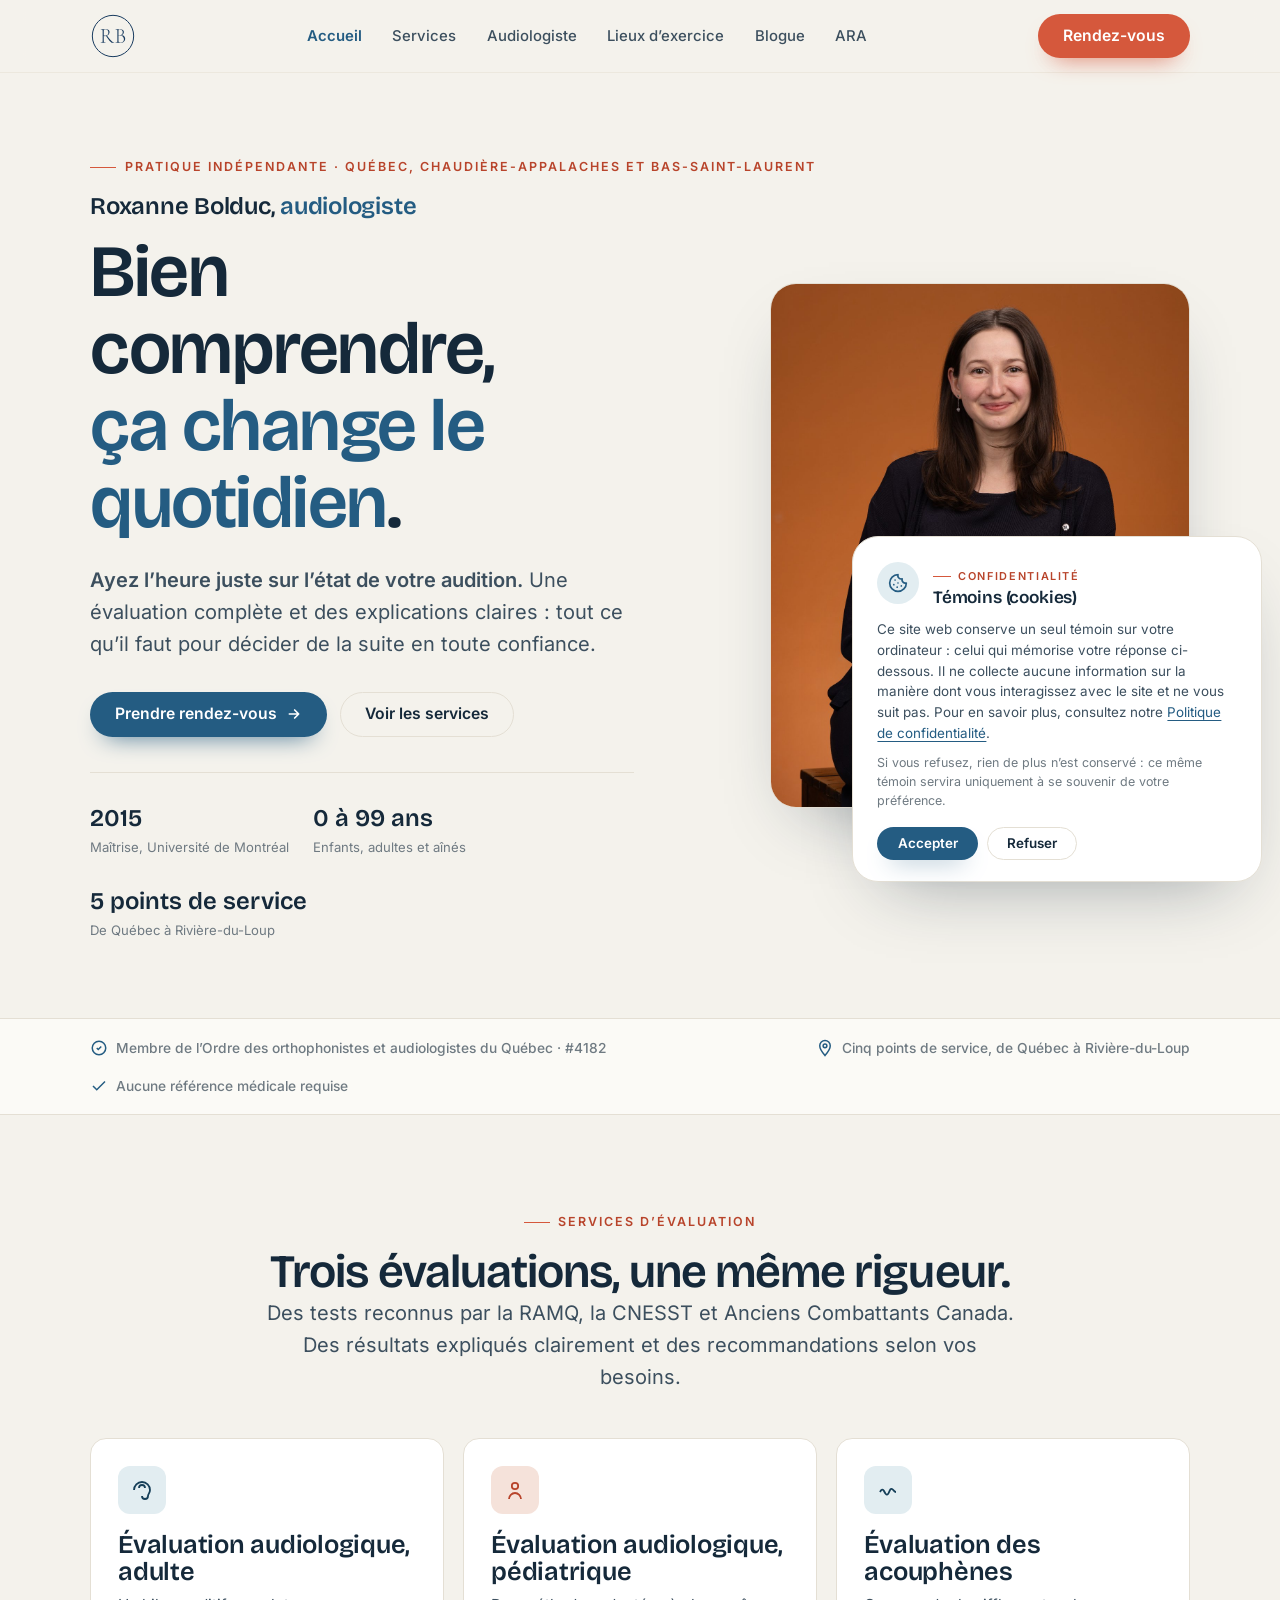
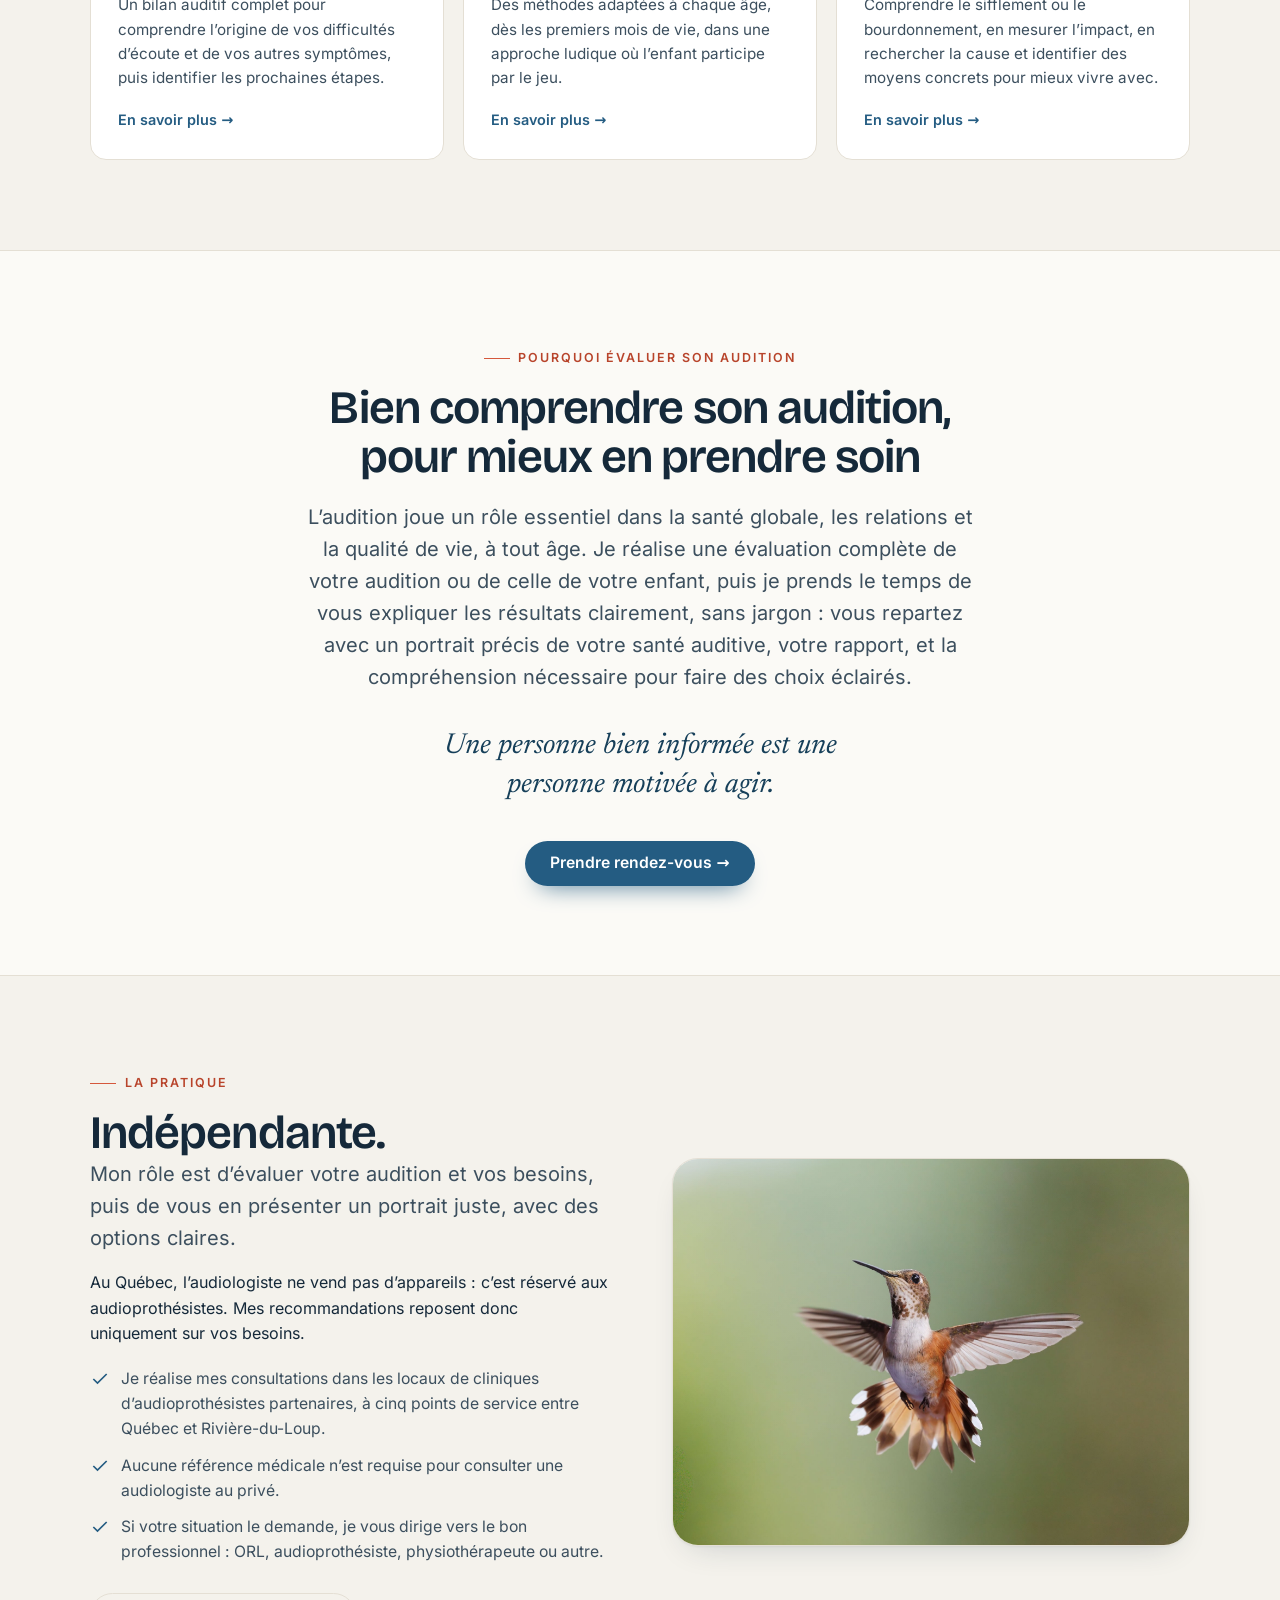
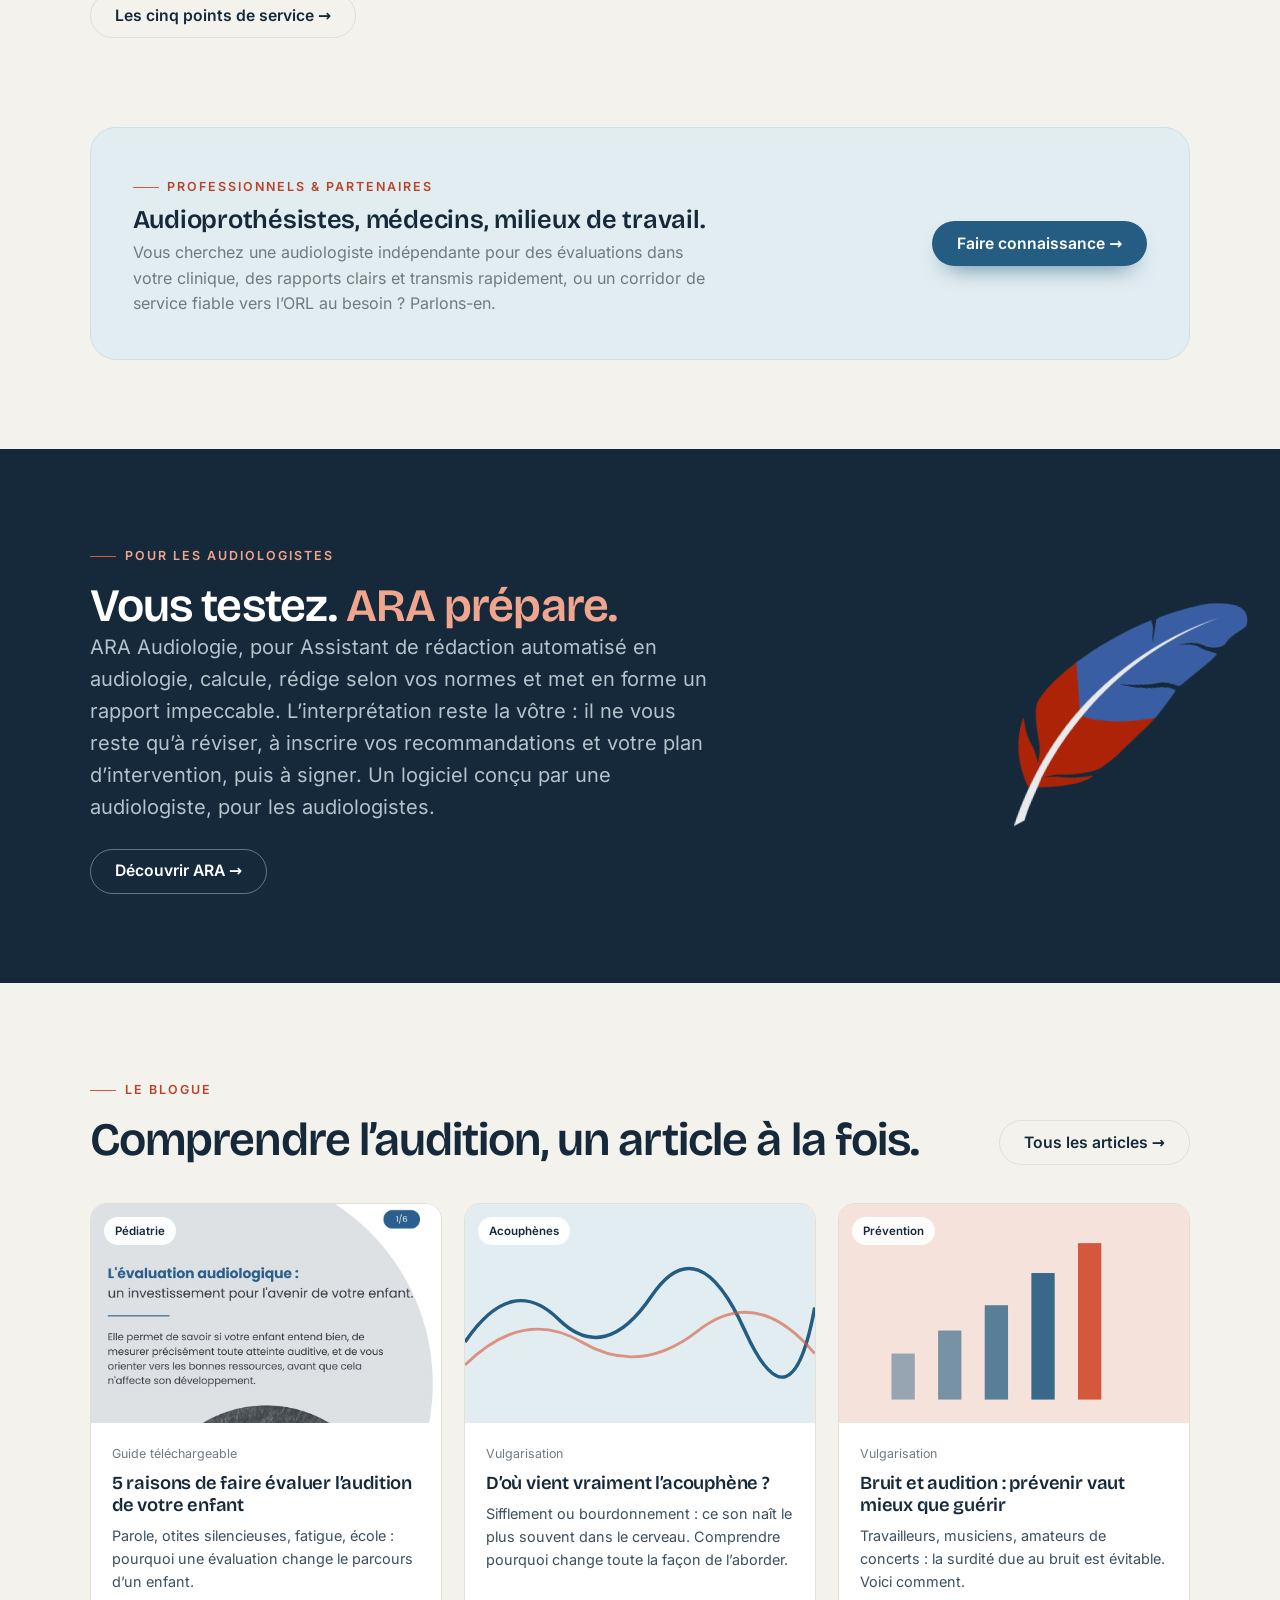
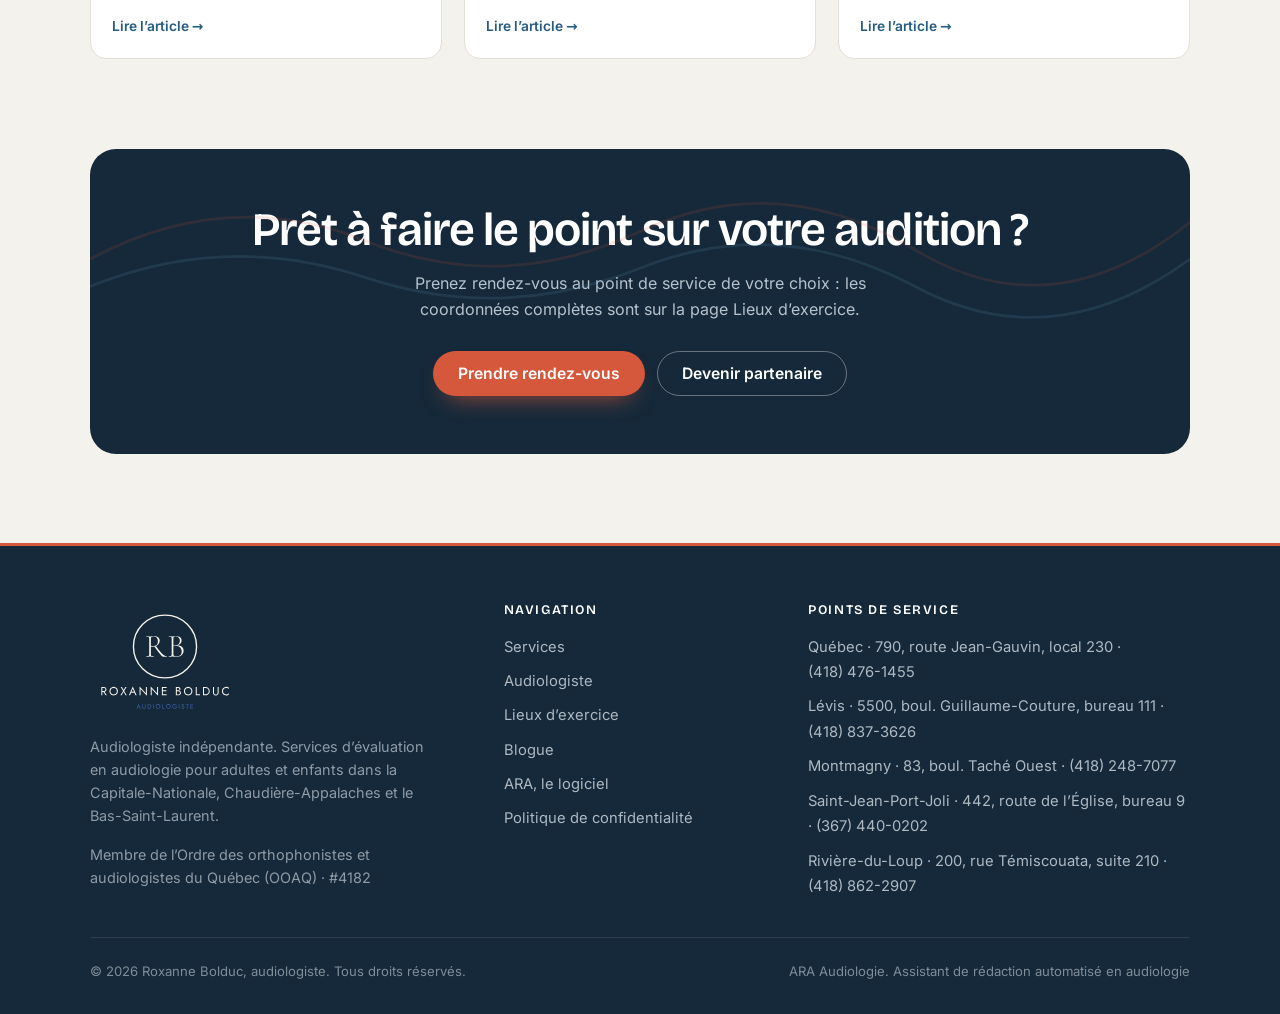
==== commit 5fbe2a1e: "Nouvelle plume ARA (version biseautee sans contour) Remplace la source haute resolution et regenere " ====
--- a/index.html
+++ b/index.html
@@ -153,7 +153,7 @@
 
 <!-- ===== BANDE ARA ===== -->
 <section class="section dark" style="position:relative;overflow:hidden;margin-top:clamp(3.6rem,7vw,6.2rem)">
-  <img src="assets/logos/plume-ara.png?v=2" alt="" aria-hidden="true" style="position:absolute;right:4%;top:50%;transform:translateY(-50%) rotate(10deg);width:clamp(130px,16vw,220px);opacity:.9;pointer-events:none">
+  <img src="assets/logos/plume-ara.png?v=3" alt="" aria-hidden="true" style="position:absolute;right:4%;top:50%;transform:translateY(-50%) rotate(10deg);width:clamp(130px,16vw,220px);opacity:.9;pointer-events:none">
   <div class="wrap" style="position:relative;z-index:2;max-width:var(--maxw)">
     <div style="max-width:640px">
       <span class="eyebrow">Pour les audiologistes</span>
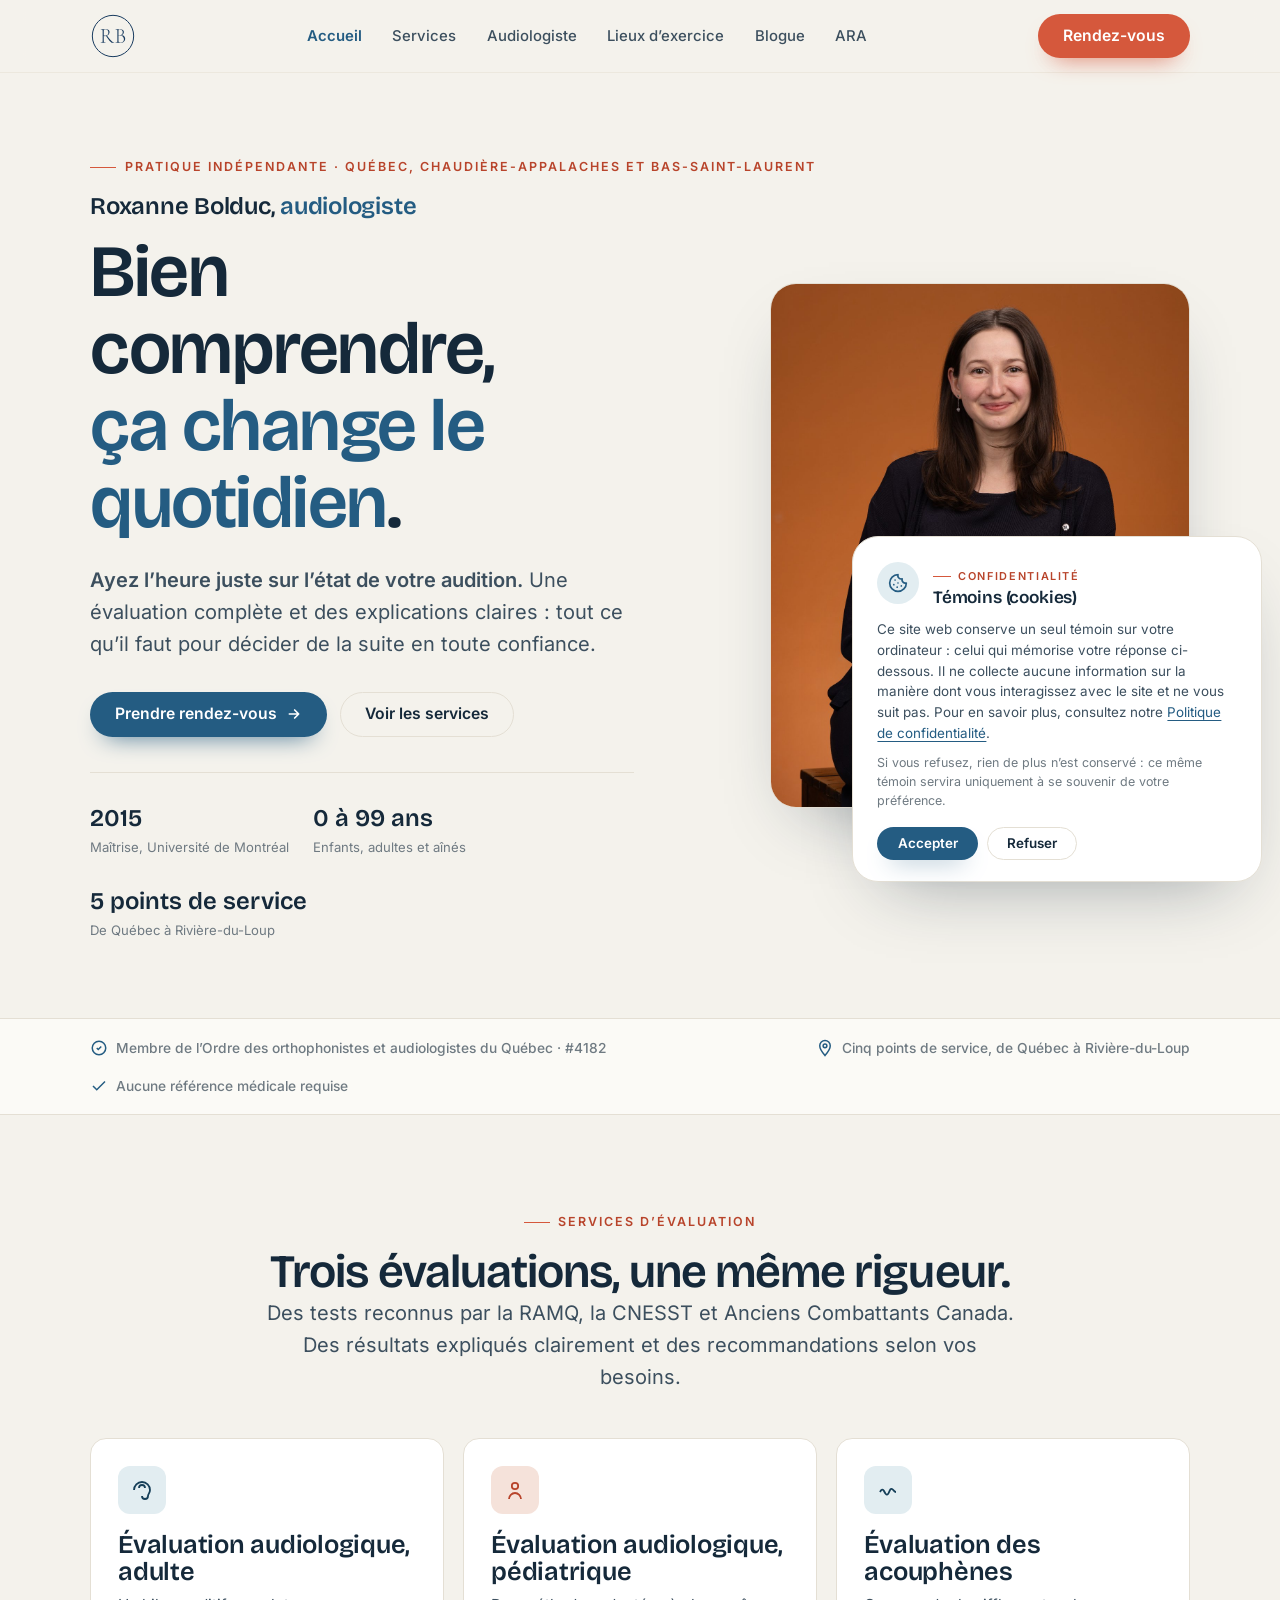
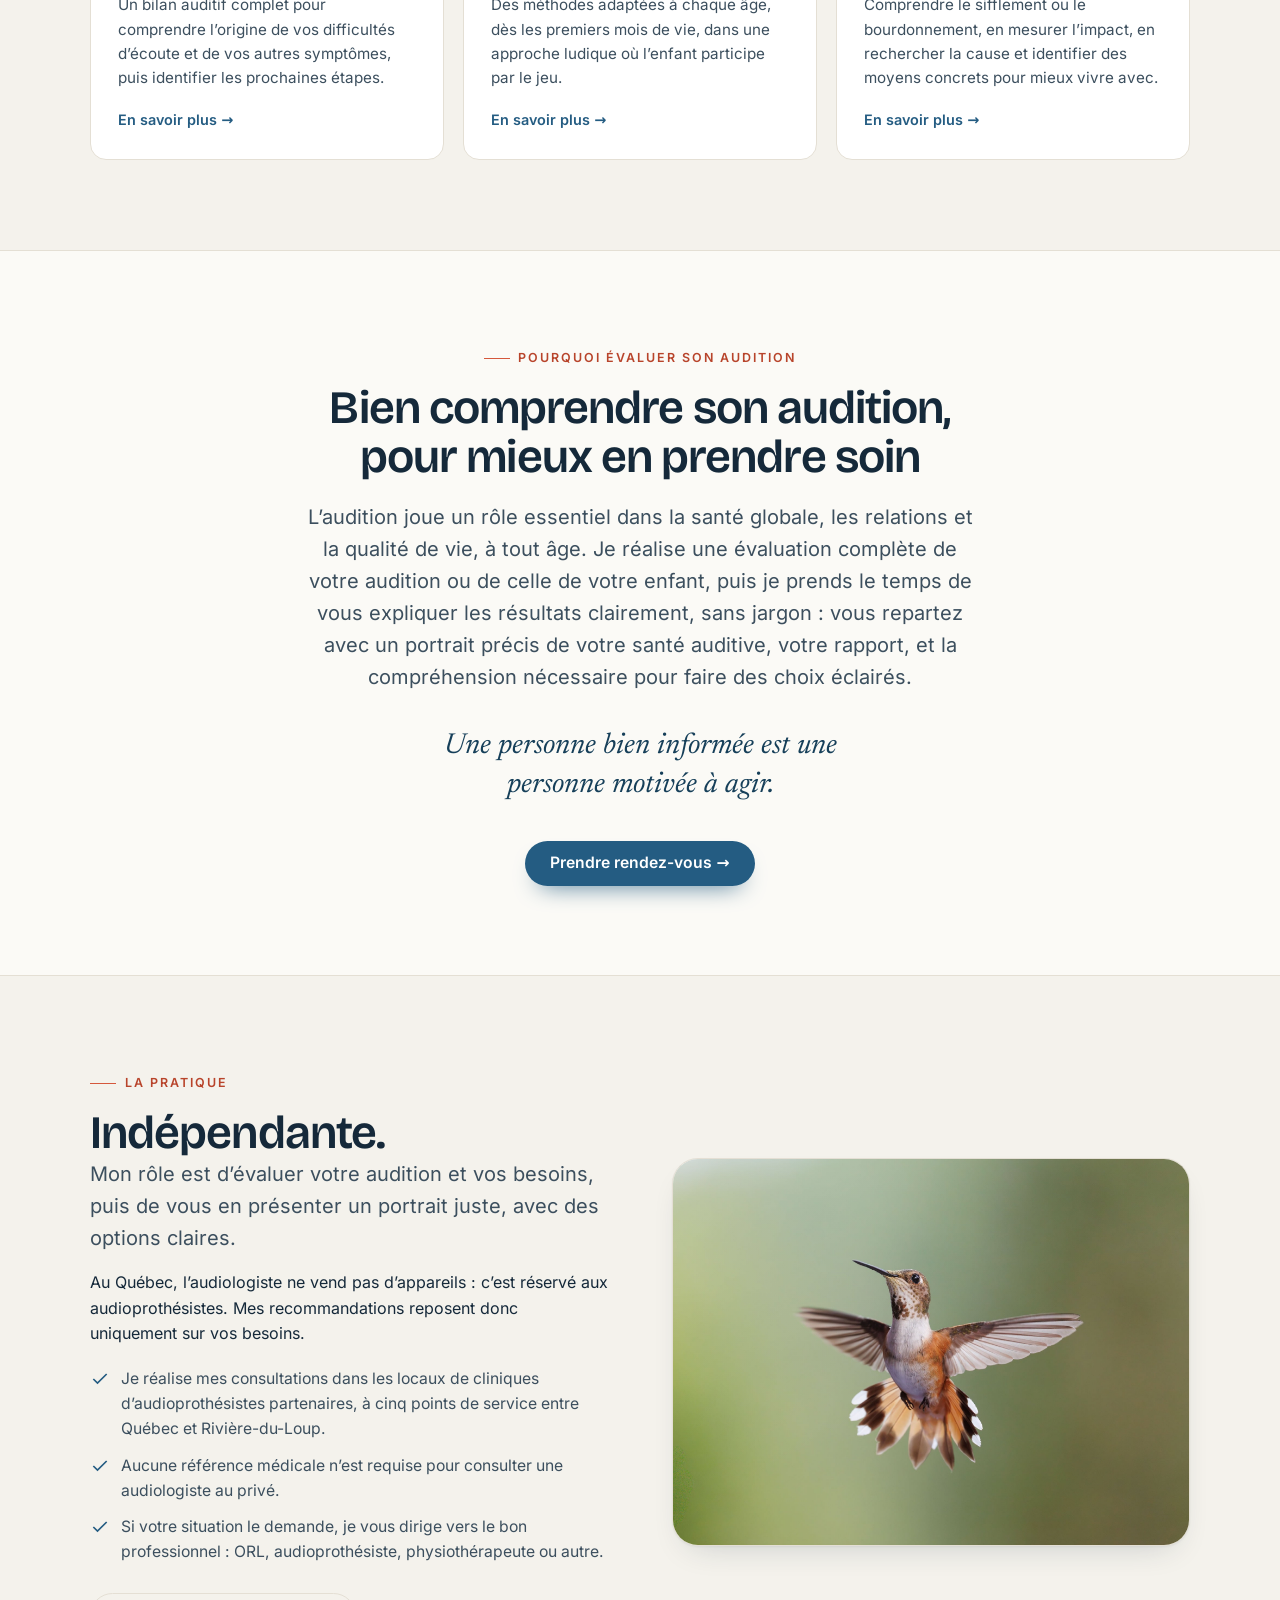
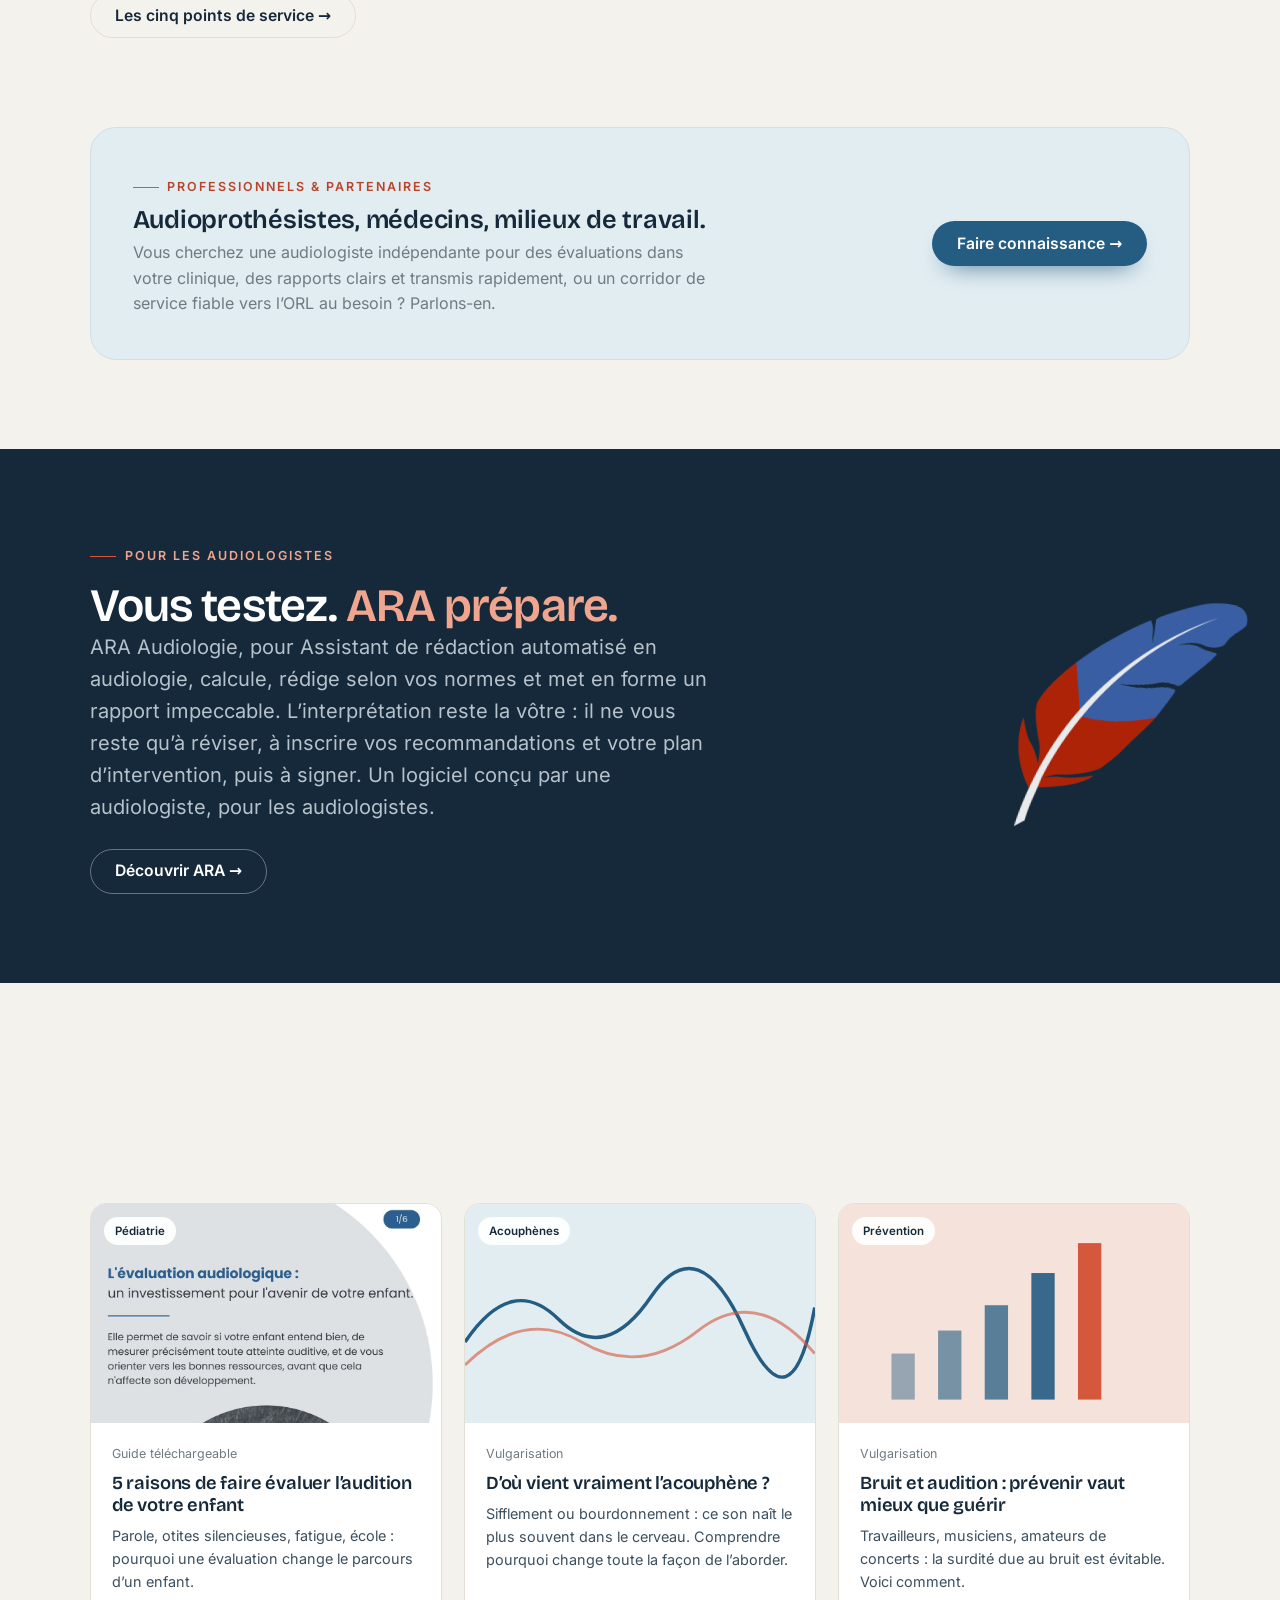
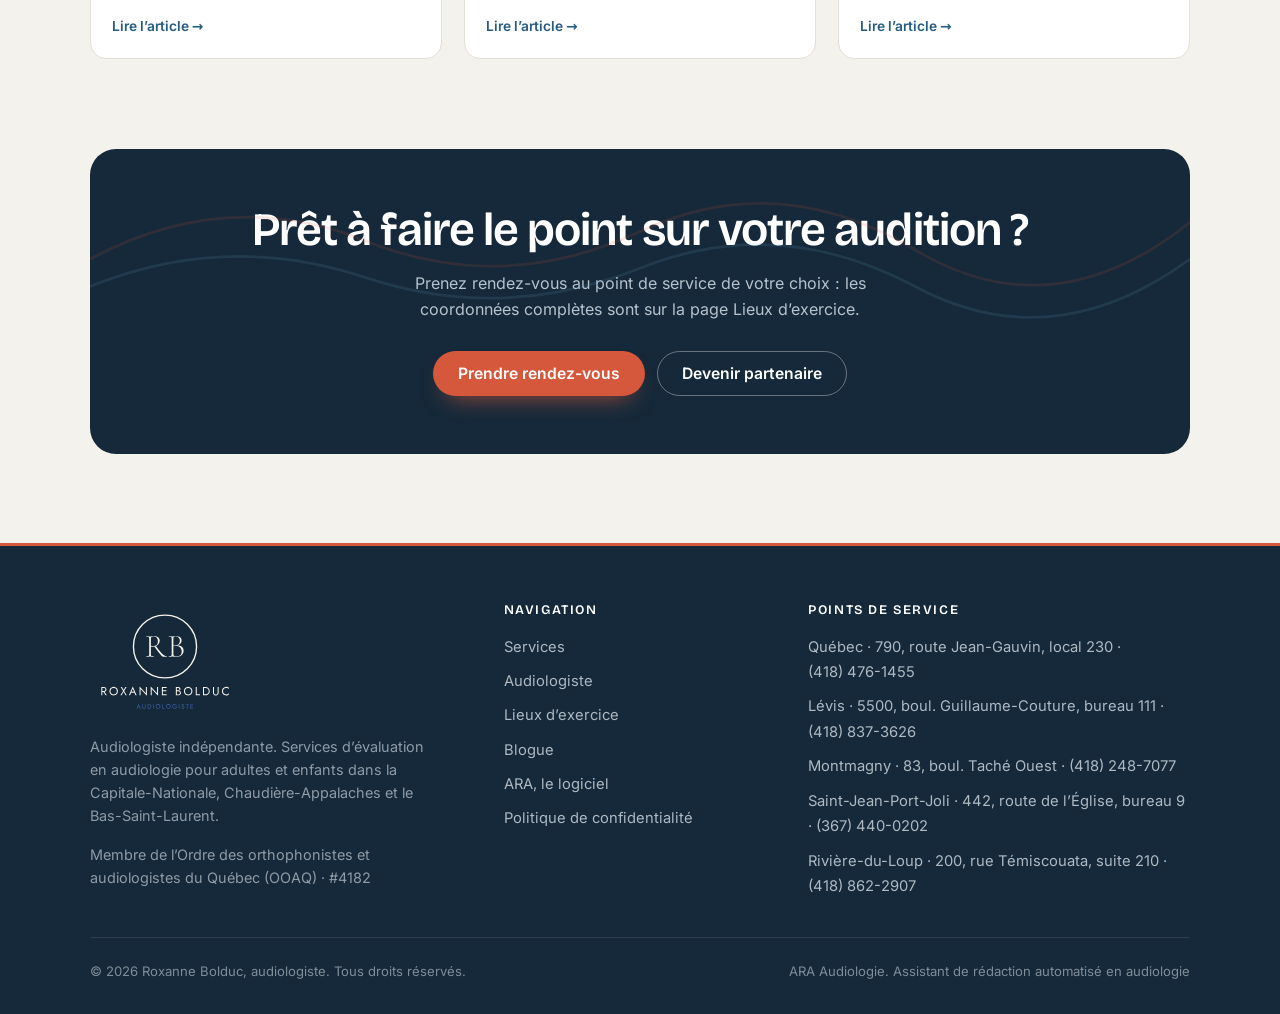
==== commit 7db69dd0: "Achat d'ARA : les boutons mènent à rbaudiologie.com/acheter Les trois boutons « Acheter ARA » de la " ====
--- a/index.html
+++ b/index.html
@@ -7,7 +7,7 @@
 <meta name="description" content="Évaluations audiologiques adultes, pédiatriques et des acouphènes. Audiologiste indépendante exerçant dans cinq points de service : Québec, Lévis, Montmagny, Saint-Jean-Port-Joli et Rivière-du-Loup.">
 <link rel="icon" type="image/png" href="assets/logos/favicon-rb-creme.png">
 <link rel="apple-touch-icon" href="assets/logos/apple-touch-rb-creme.png">
-<link rel="stylesheet" href="styles.css">
+<link rel="stylesheet" href="styles.css?v=20260906">
 </head>
 <body>
 
--- a/styles.css
+++ b/styles.css
@@ -452,8 +452,21 @@
   font-size:.72rem;font-weight:600;color:var(--good);background:#e4efe8;
   border-radius:999px;padding:.2rem .55rem;margin-left:.35rem;
 }
-.price-grid{display:grid;grid-template-columns:1fr 1.2fr;gap:1.2rem;align-items:stretch}
-@media (max-width:860px){.price-grid{grid-template-columns:1fr}}
+.price-grid{display:grid;grid-template-columns:minmax(0,1fr) minmax(0,1.2fr);gap:1.2rem;align-items:stretch}
+@media (max-width:860px){.price-grid{grid-template-columns:minmax(0,1fr)}}
+/* Téléphones (iPhone, etc.) : minmax(0,…) et min-width:0 empêchent les cartes
+   de s'élargir au-delà de l'écran (les boutons .btn sont en nowrap); sous
+   520 px, boutons pleine largeur sur plusieurs lignes et bascule
+   mensuel/annuel étirée. */
+.price-card{min-width:0}
+@media (max-width:520px){
+  .price-card .btn,.region-cta .btn{
+    white-space:normal;line-height:1.25;text-align:center;justify-content:center;width:100%;
+  }
+  .billing-toggle{display:flex;align-items:stretch;width:100%}
+  .billing-toggle button{flex:1;padding:.6rem .7rem;white-space:normal;line-height:1.2}
+  .billing-toggle .save{display:block;width:max-content;margin:.3rem auto 0}
+}
 .price-card{
   background:var(--card);border:1.5px solid var(--line);border-radius:var(--radius-lg);
   padding:clamp(1.8rem,4vw,2.6rem);box-shadow:var(--shadow-lg);position:relative;
@@ -491,6 +504,10 @@
 .faq-item .faq-body{padding:0 1.4rem 1.2rem;font-size:.95rem;color:var(--ink-soft)}
 .faq-item .faq-body p{margin-bottom:.6rem}
 .faq-item .faq-body p:last-child{margin-bottom:0}
+/* Liens dans les réponses de la FAQ : même traitement que .article-body a */
+.faq-item .faq-body a{color:var(--azure);font-weight:500;text-decoration:underline;text-underline-offset:3px;text-decoration-thickness:1px;transition:color .18s var(--ease)}
+.faq-item .faq-body a:hover{color:var(--azure-deep);text-decoration-thickness:2px}
+.faq-item .faq-body a:focus-visible{outline:3px solid var(--coral);outline-offset:2px;border-radius:4px}
 
 /* ---------- CTA final ---------- */
 .cta-band{background:var(--ink);border-radius:var(--radius-lg);padding:clamp(2.2rem,5vw,3.6rem);text-align:center;position:relative;overflow:hidden}
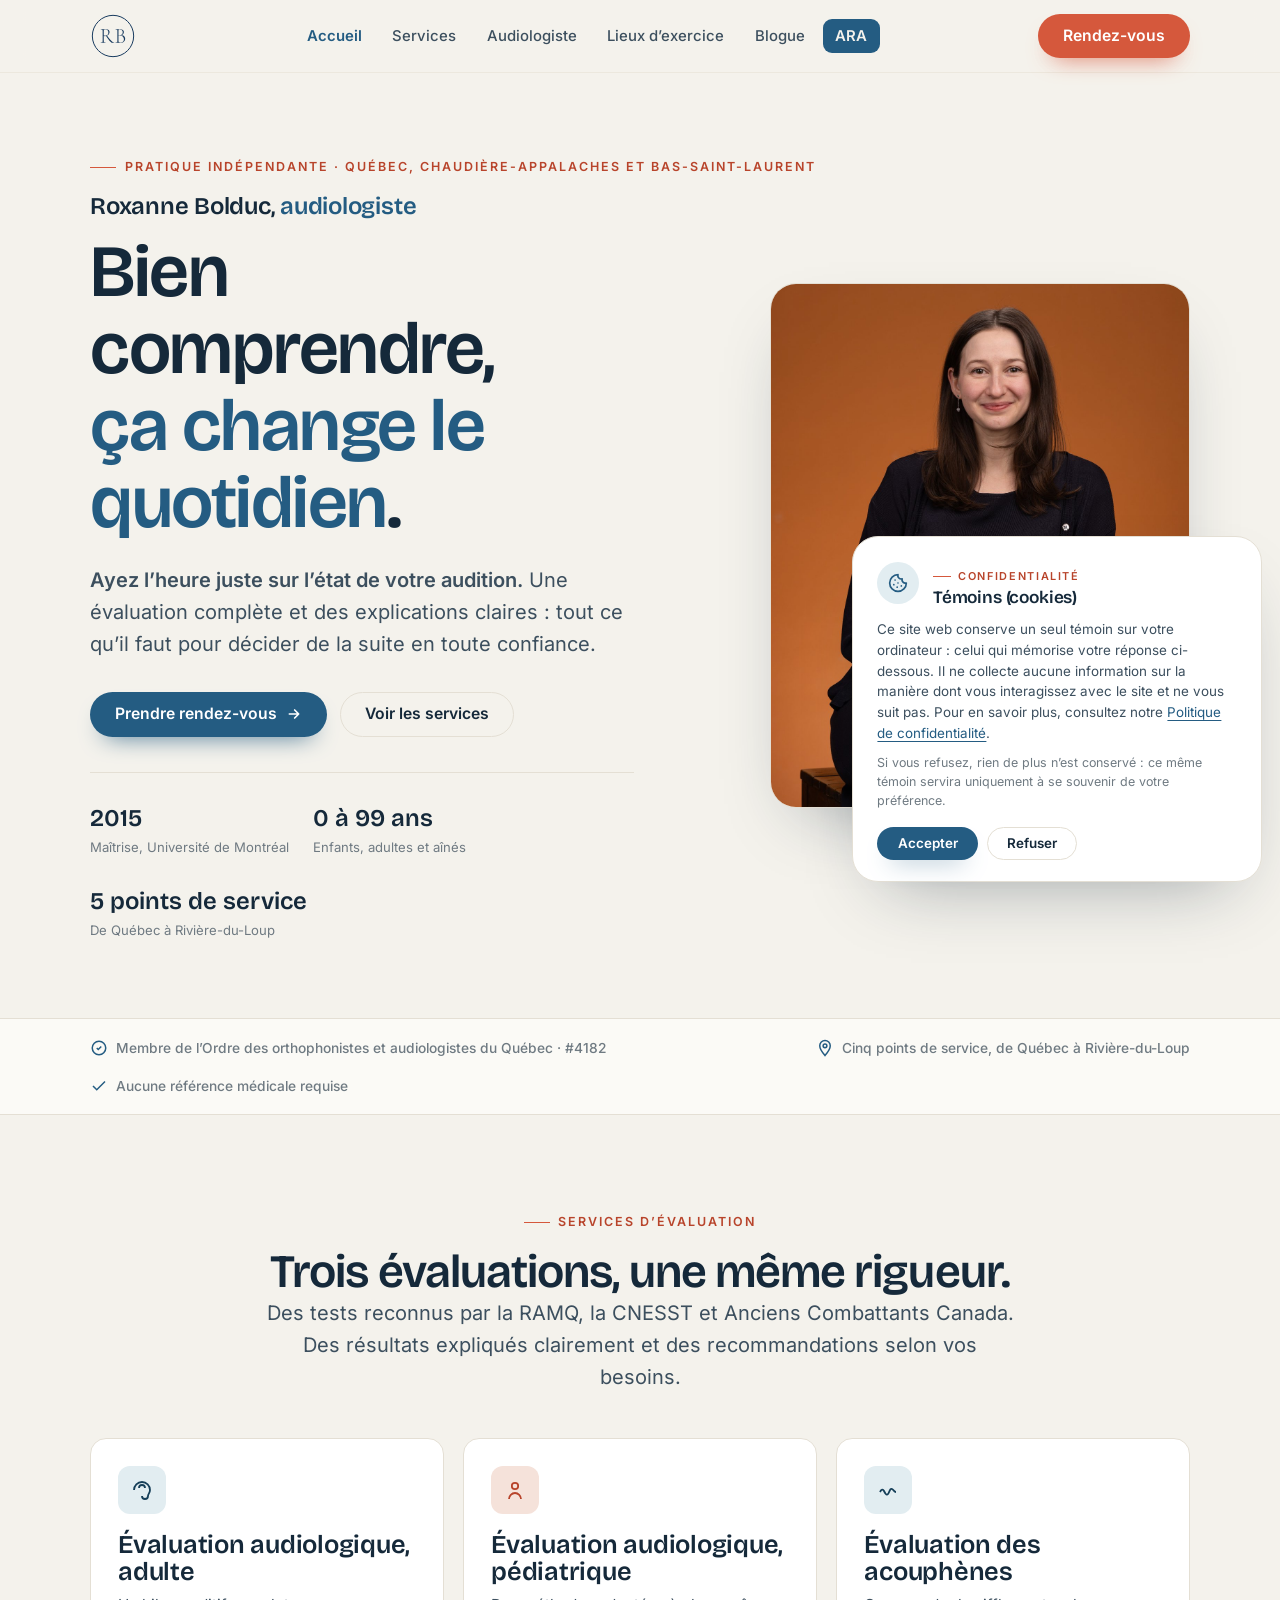
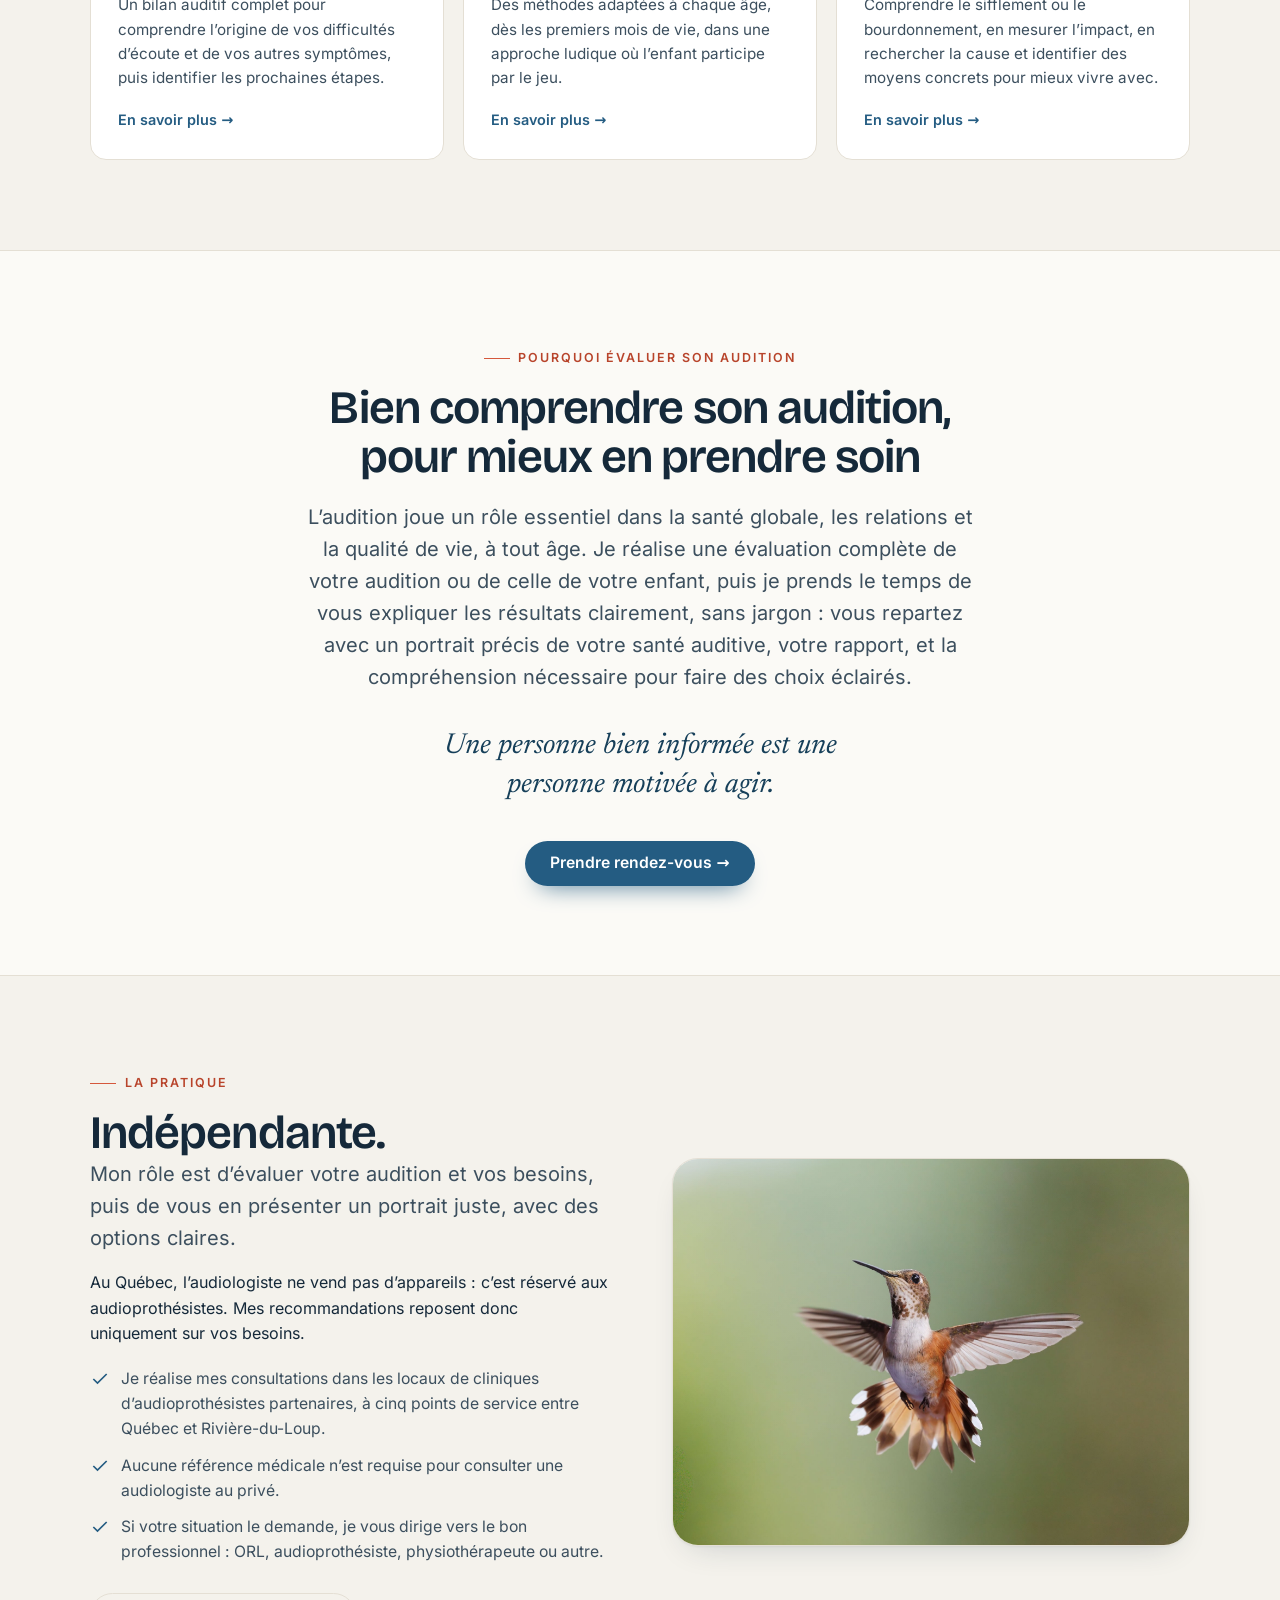
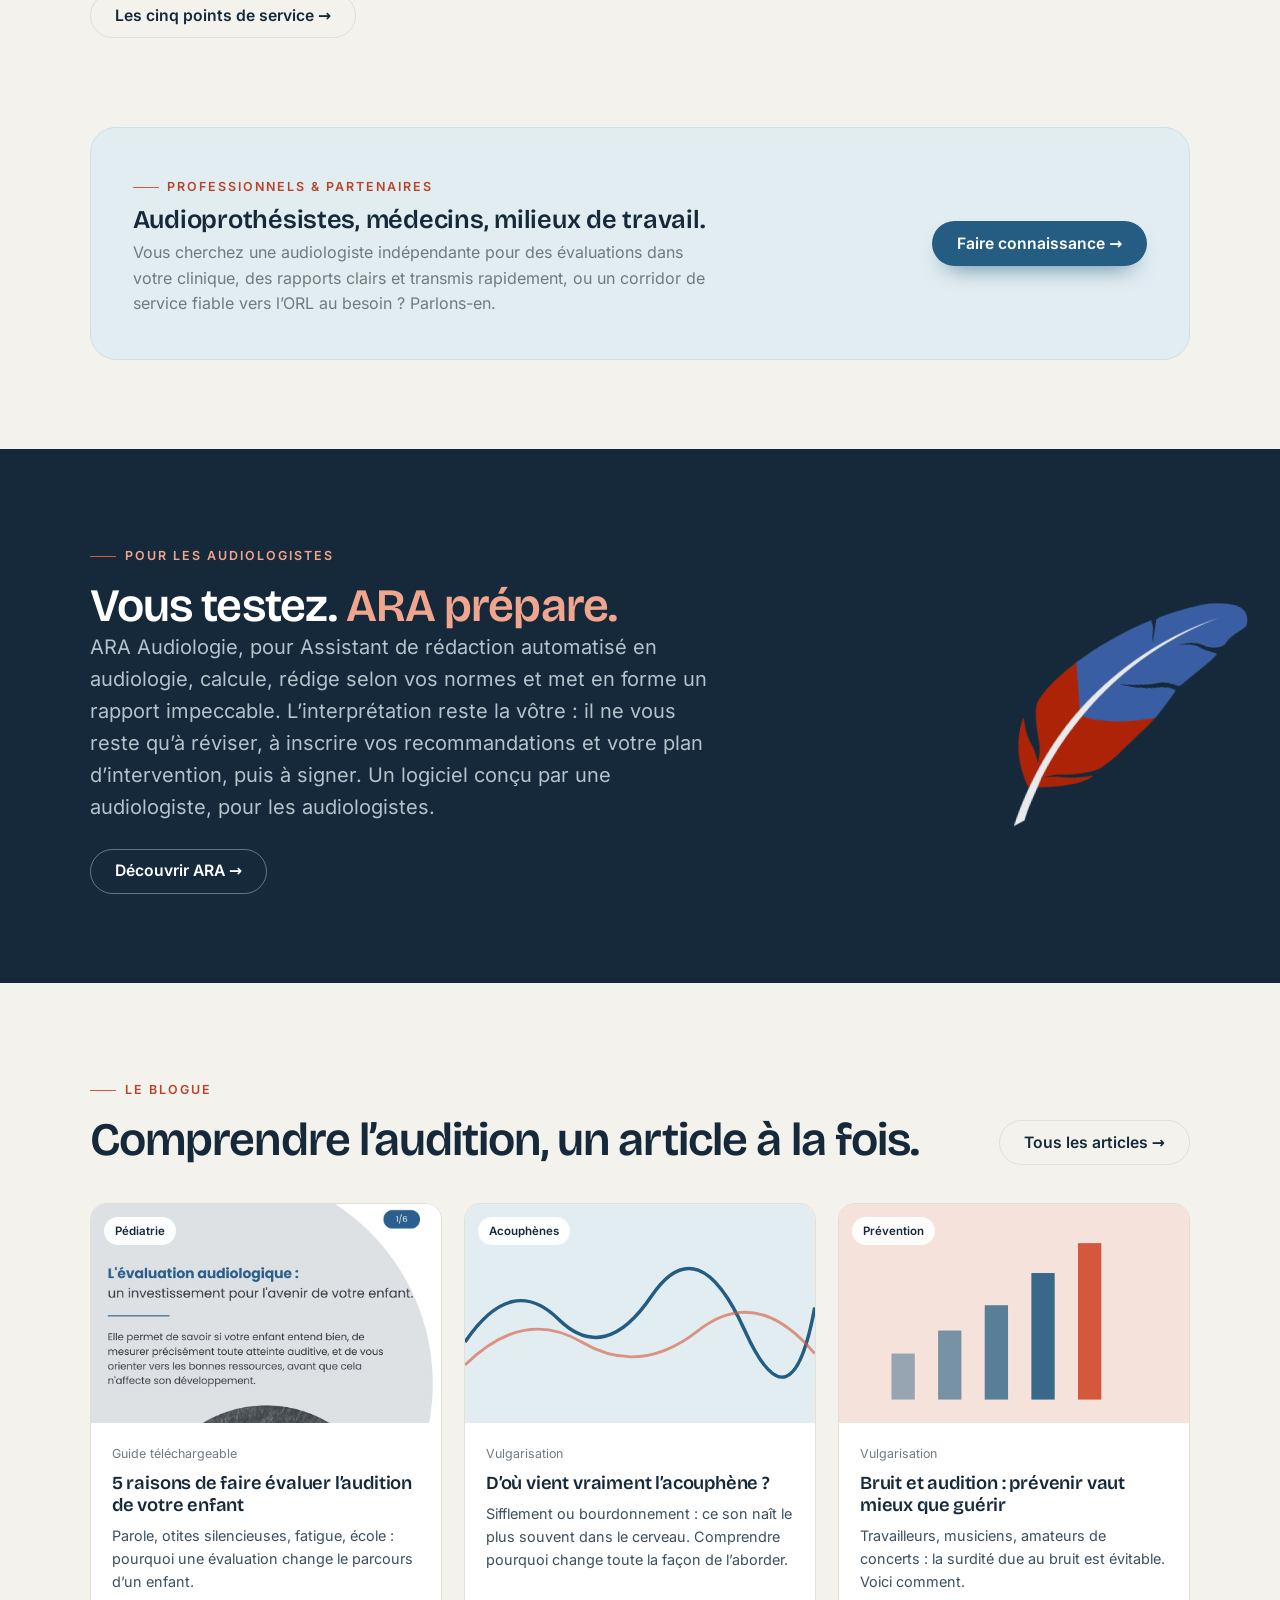
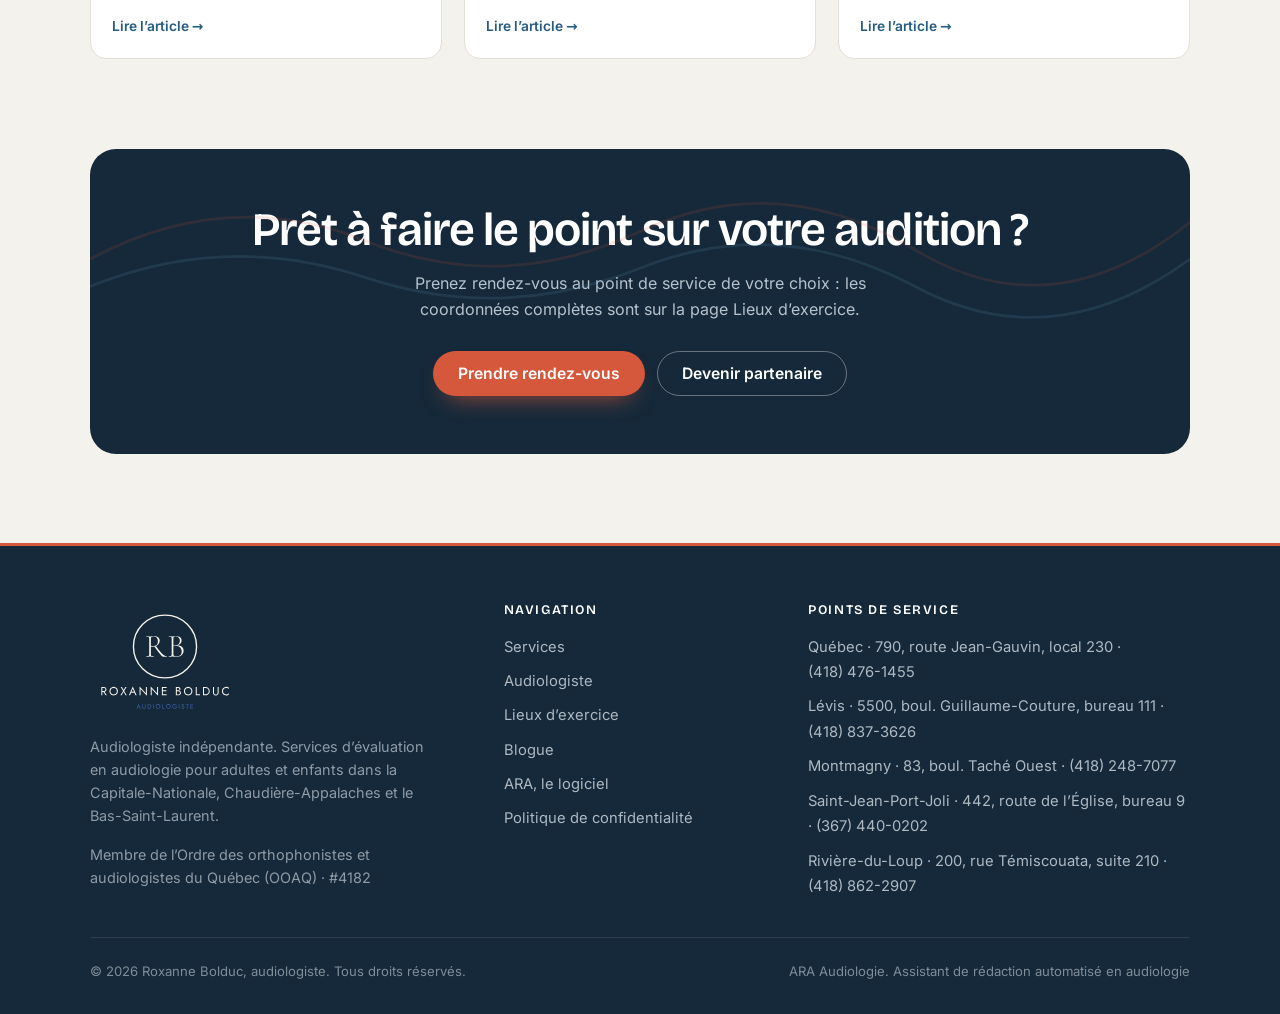
==== commit 1e65fc0f: "Menu : ARA devient une pastille bleu accent avec infobulle « Pour les audiologistes » Le lien ARA du" ====
--- a/index.html
+++ b/index.html
@@ -7,7 +7,7 @@
 <meta name="description" content="Évaluations audiologiques adultes, pédiatriques et des acouphènes. Audiologiste indépendante exerçant dans cinq points de service : Québec, Lévis, Montmagny, Saint-Jean-Port-Joli et Rivière-du-Loup.">
 <link rel="icon" type="image/png" href="assets/logos/favicon-rb-creme.png">
 <link rel="apple-touch-icon" href="assets/logos/apple-touch-rb-creme.png">
-<link rel="stylesheet" href="styles.css?v=20260906">
+<link rel="stylesheet" href="styles.css?v=20260907">
 </head>
 <body>
 
@@ -24,7 +24,7 @@
         <li><a href="audiologiste.html">Audiologiste</a></li>
         <li><a href="lieux.html">Lieux d’exercice</a></li>
         <li><a href="blogue.html">Blogue</a></li>
-        <li><a href="ara.html">ARA</a></li>
+        <li><a href="ara.html" class="nav-ara" data-tip="Pour les audiologistes">ARA</a></li>
       </ul>
     </nav>
     <div class="nav-cta">
--- a/styles.css
+++ b/styles.css
@@ -150,6 +150,29 @@
 }
 .nav-links a:hover{color:var(--ink);background:rgba(21,41,58,.05)}
 .nav-links a.active{color:var(--azure);font-weight:600}
+/* ARA : pastille bleu accent à texte crème — le lien du logiciel se détache du menu.
+   L'infobulle « Pour les audiologistes » est dessinée en CSS (::after) plutôt que
+   par l'attribut title : elle apparaît sans le délai d'une seconde du navigateur,
+   centrée sous la pastille. */
+.nav-links a.nav-ara{
+  background:var(--azure);color:var(--paper);font-weight:600;
+}
+.nav-links a.nav-ara:hover,.nav-links a.nav-ara:focus-visible{
+  background:#2c6d99;color:var(--paper);
+}
+.nav-links a.nav-ara::after{
+  content:attr(data-tip);
+  position:absolute;top:calc(100% + 9px);left:50%;transform:translateX(-50%) translateY(-3px);
+  background:#e3e1dc;color:#111;
+  padding:.3rem .7rem;border-radius:999px;
+  font-size:.78rem;font-weight:500;line-height:1.3;white-space:nowrap;
+  box-shadow:0 2px 8px rgba(21,41,58,.14);
+  opacity:0;visibility:hidden;pointer-events:none;
+  transition:opacity .1s ease-out,transform .1s ease-out;
+}
+.nav-links a.nav-ara:hover::after,.nav-links a.nav-ara:focus-visible::after{
+  opacity:1;visibility:visible;transform:translateX(-50%) translateY(0);
+}
 .nav-cta{display:flex;align-items:center;gap:.6rem}
 .nav-toggle{display:none;background:none;border:1px solid var(--line);border-radius:10px;width:44px;height:44px;cursor:pointer;align-items:center;justify-content:center}
 .nav-toggle span{display:block;width:19px;height:2px;background:var(--ink);position:relative;transition:.2s}
@@ -165,6 +188,9 @@
   }
   .nav-links.open{display:flex}
   .nav-links a{padding:.8rem .6rem;font-size:1.05rem;border-bottom:1px solid var(--line-soft)}
+  /* Menu déroulant : la pastille et son infobulle n'ont pas de sens sans survol. */
+  .nav-links a.nav-ara{background:none;color:var(--azure);font-weight:600}
+  .nav-links a.nav-ara::after{display:none}
 }
 
 /* ---------- Héro ---------- */
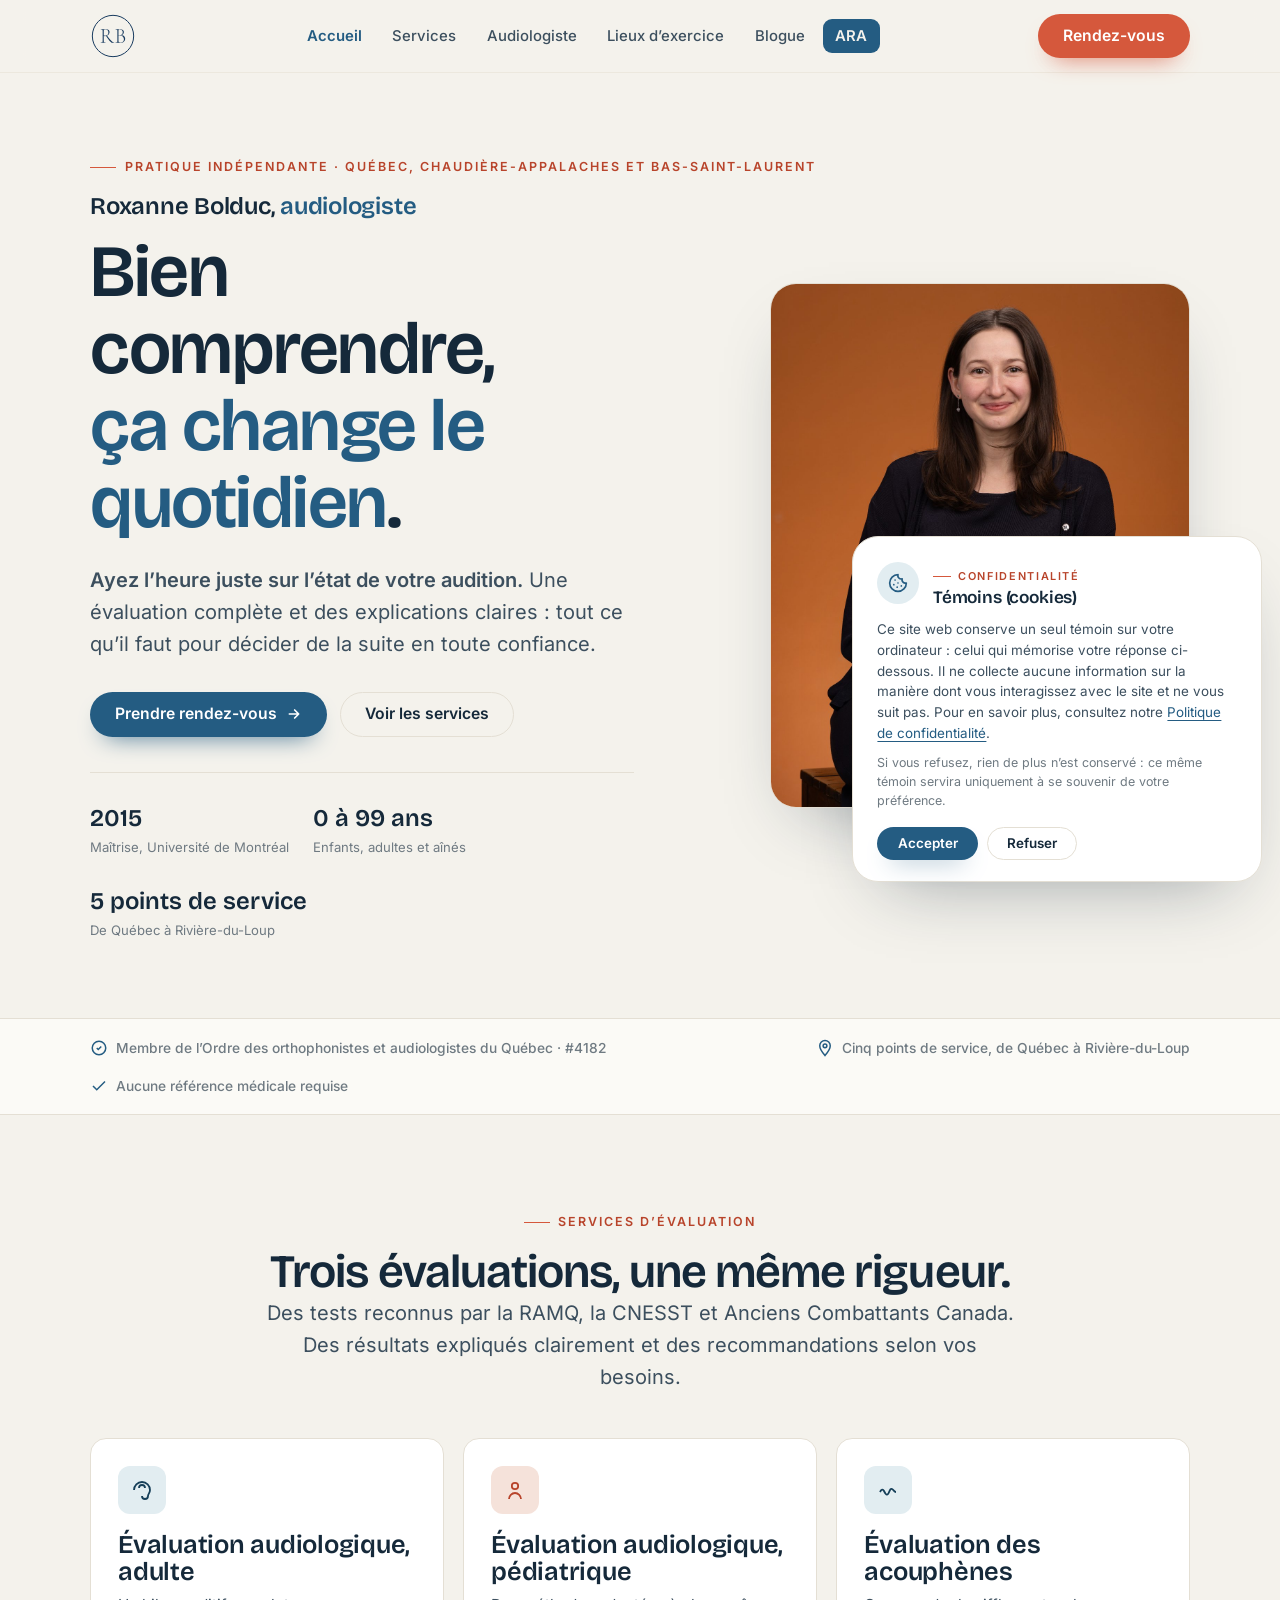
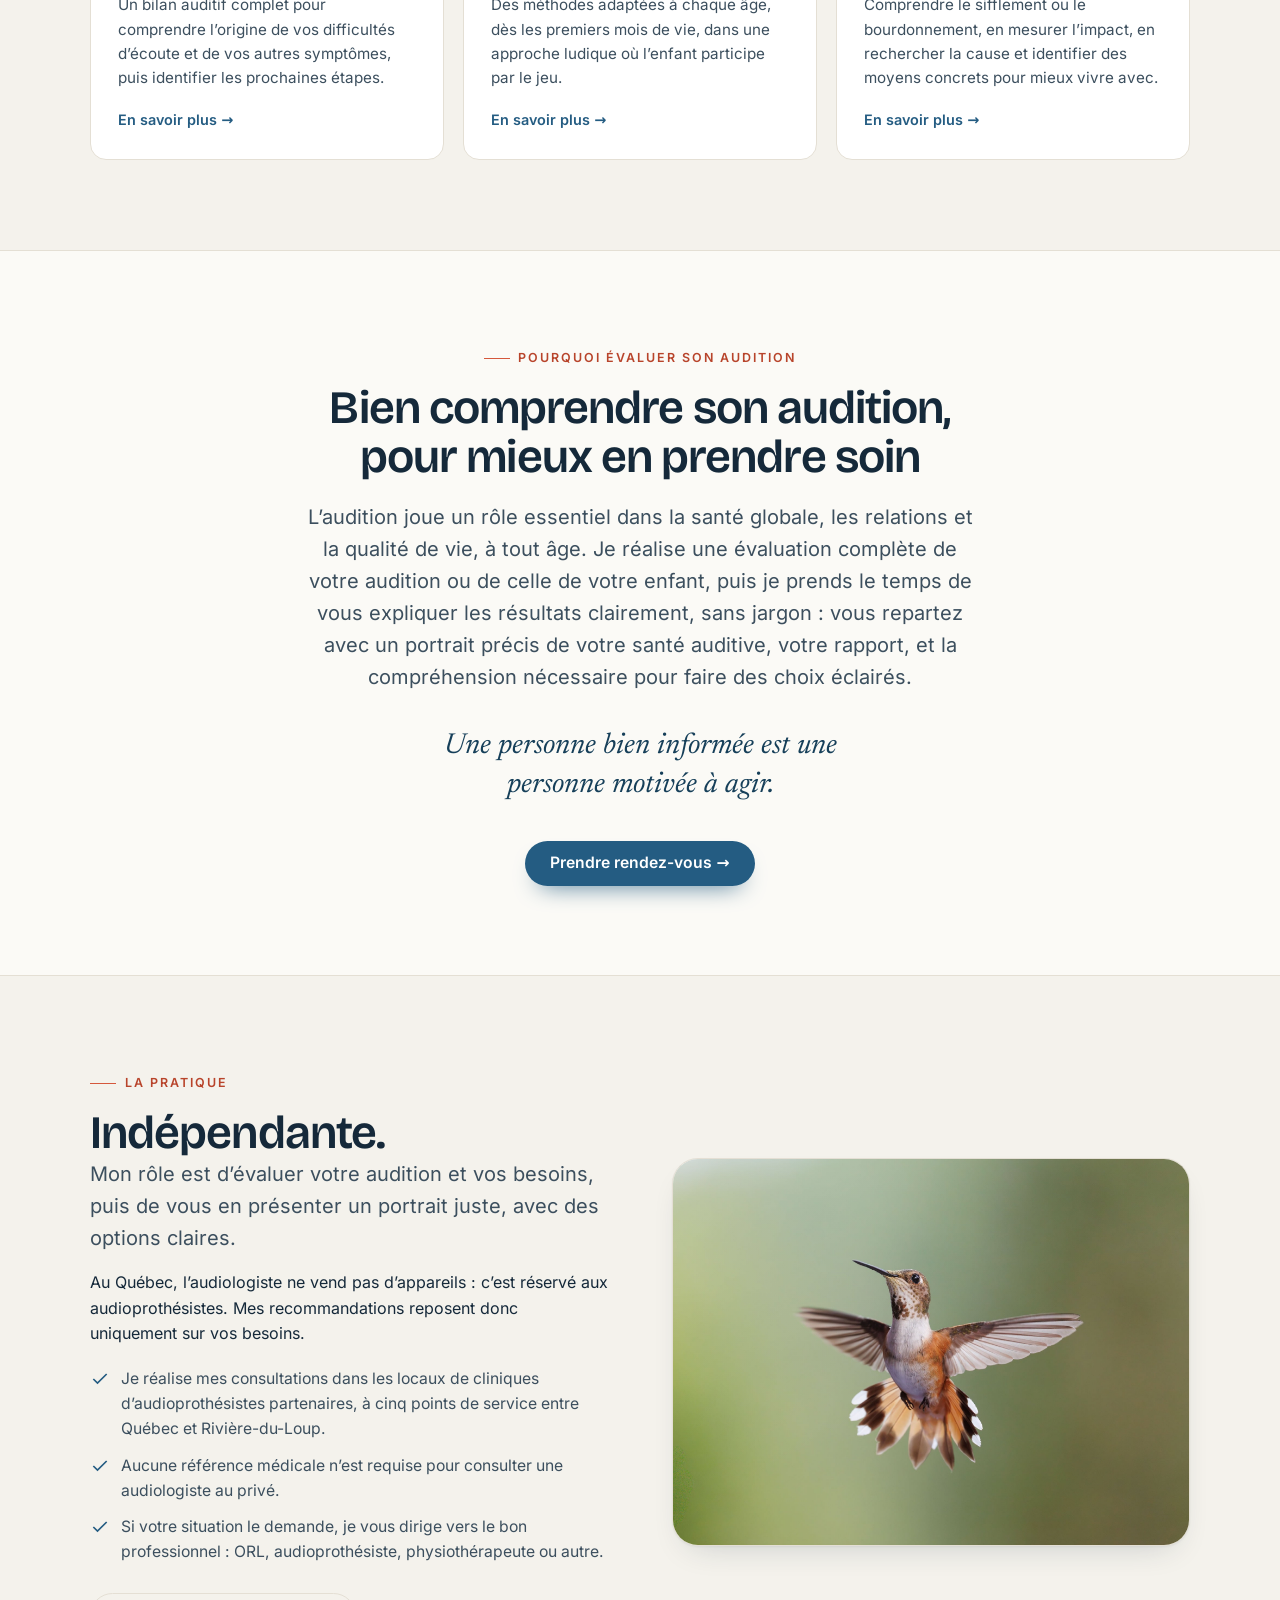
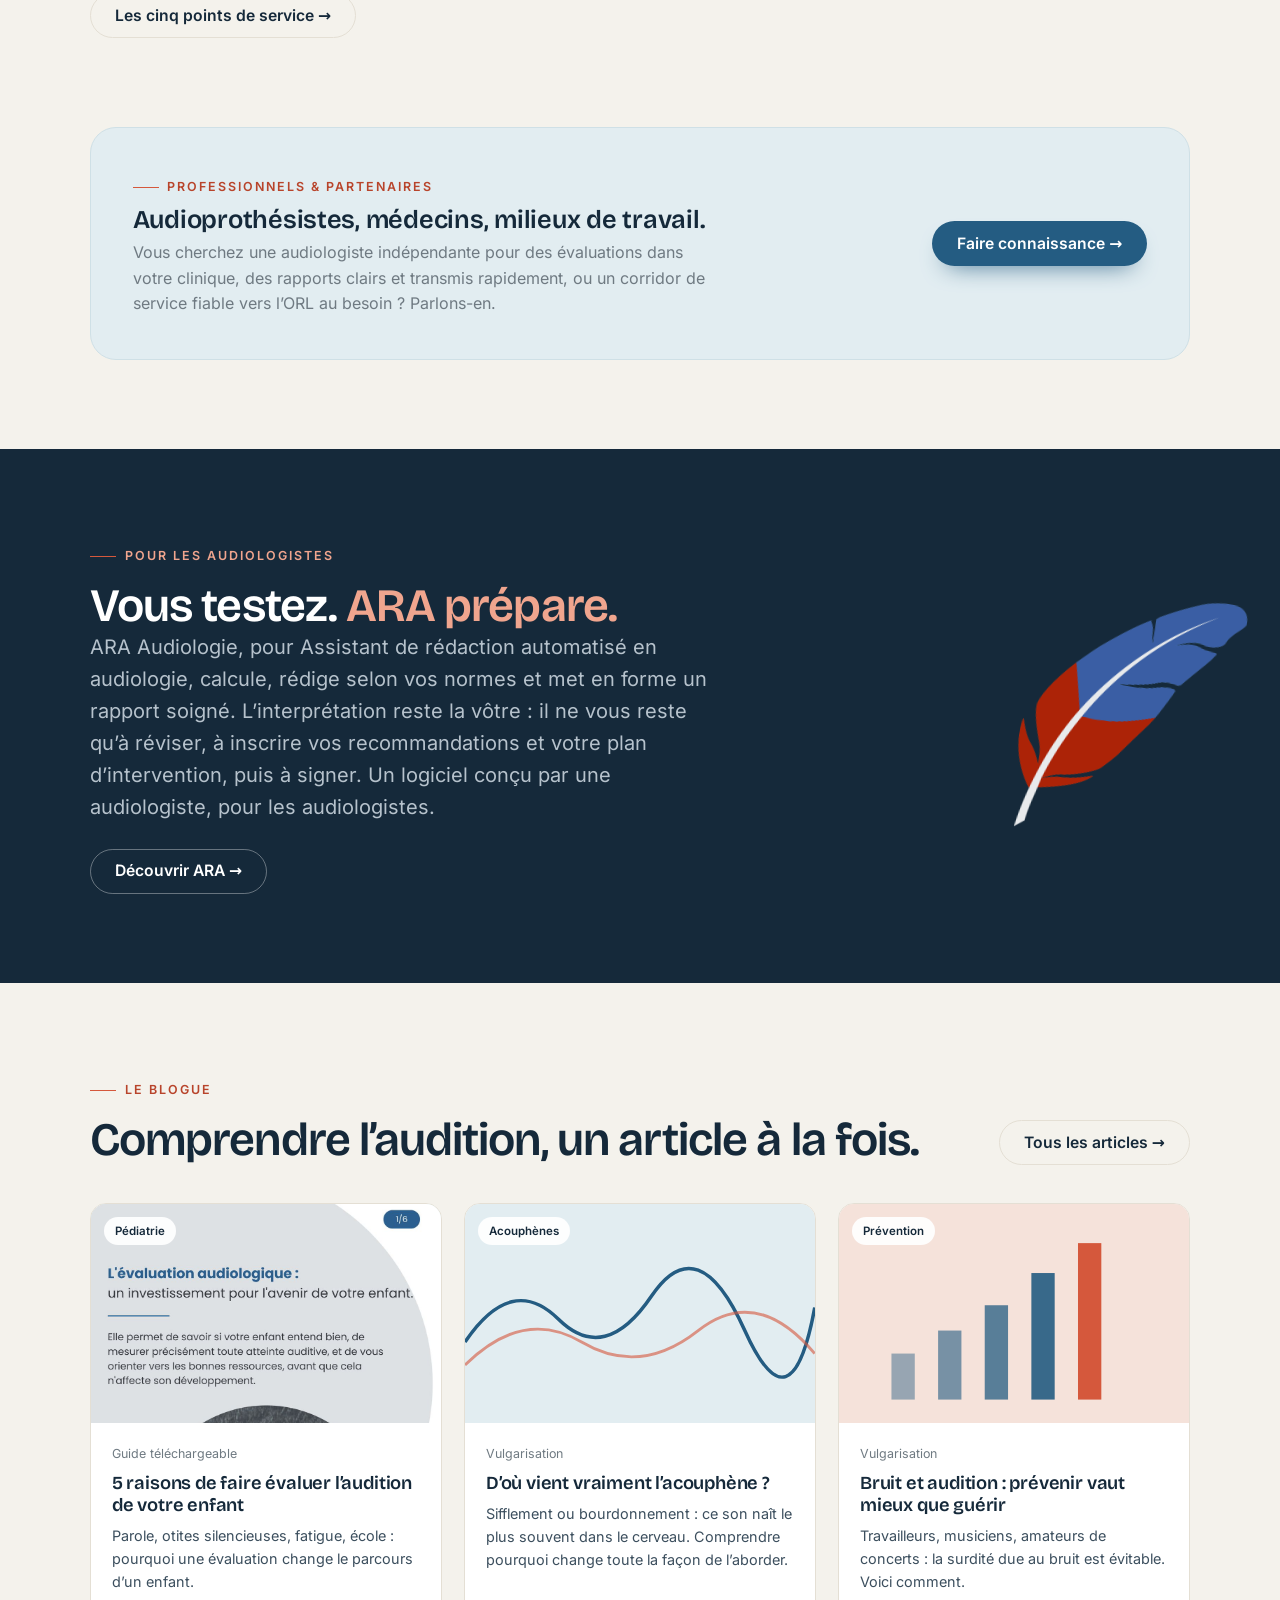
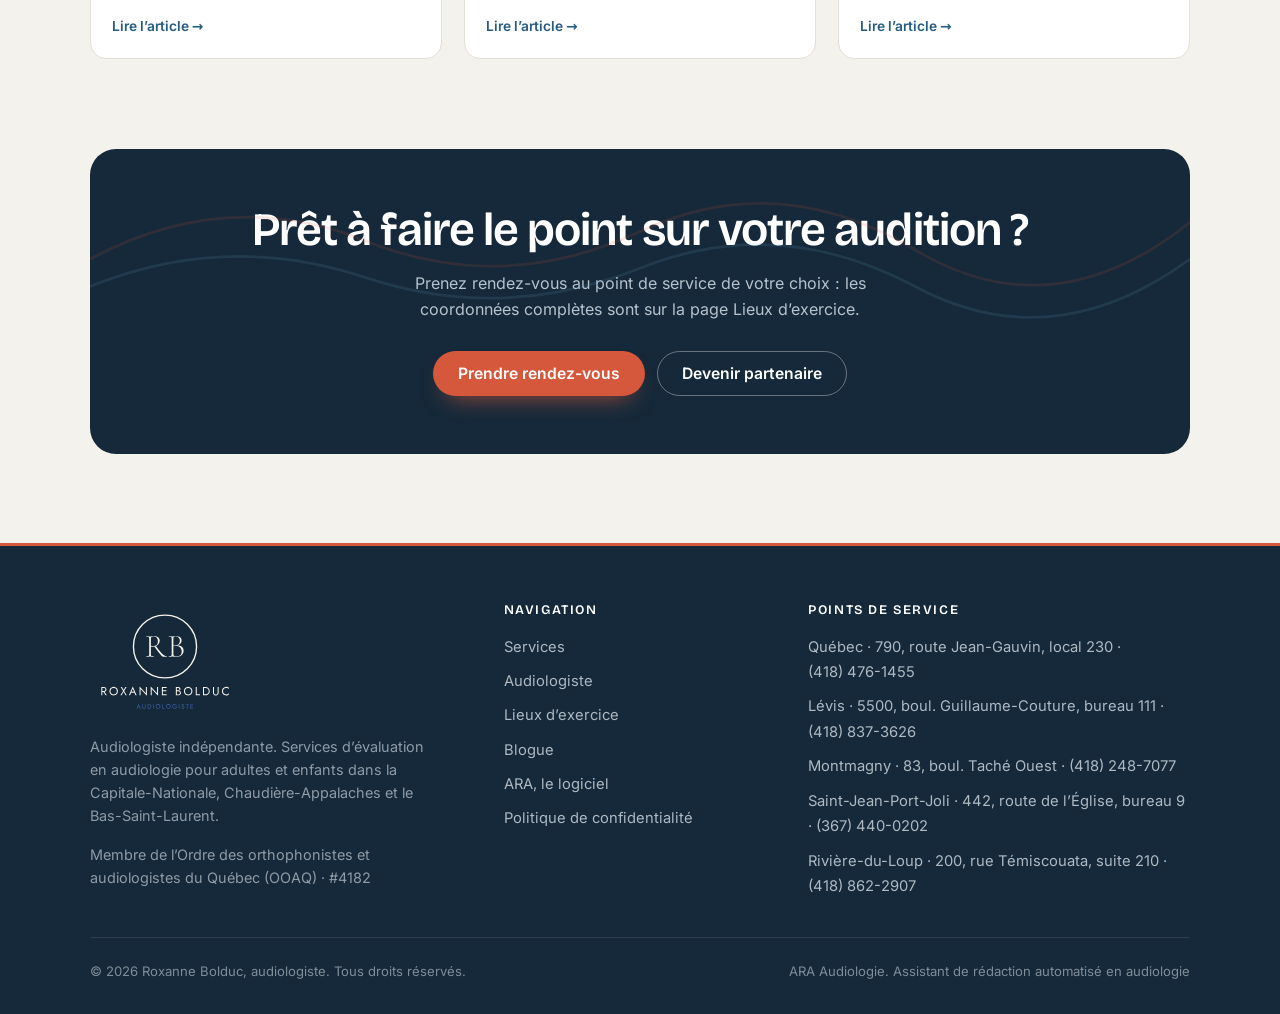
==== commit f5cf3c5a: "Page ARA : « soignés » plutôt qu'« impeccables », et promesses allégées « Des documents impeccables " ====
--- a/index.html
+++ b/index.html
@@ -158,7 +158,7 @@
     <div style="max-width:640px">
       <span class="eyebrow">Pour les audiologistes</span>
       <h2>Vous testez. <span style="color:#f0a58e">ARA prépare.</span></h2>
-      <p class="lead" style="color:#b6c2cc">ARA Audiologie, pour Assistant de rédaction automatisé en audiologie, calcule, rédige selon vos normes et met en forme un rapport impeccable. L’interprétation reste la vôtre&nbsp;: il ne vous reste qu’à réviser, à inscrire vos recommandations et votre plan d’intervention, puis à signer. Un logiciel conçu par une audiologiste, pour les audiologistes.</p>
+      <p class="lead" style="color:#b6c2cc">ARA Audiologie, pour Assistant de rédaction automatisé en audiologie, calcule, rédige selon vos normes et met en forme un rapport soigné. L’interprétation reste la vôtre&nbsp;: il ne vous reste qu’à réviser, à inscrire vos recommandations et votre plan d’intervention, puis à signer. Un logiciel conçu par une audiologiste, pour les audiologistes.</p>
       <div style="margin-top:1.6rem"><a href="ara.html" class="btn btn--outline-light">Découvrir ARA →</a></div>
     </div>
   </div>
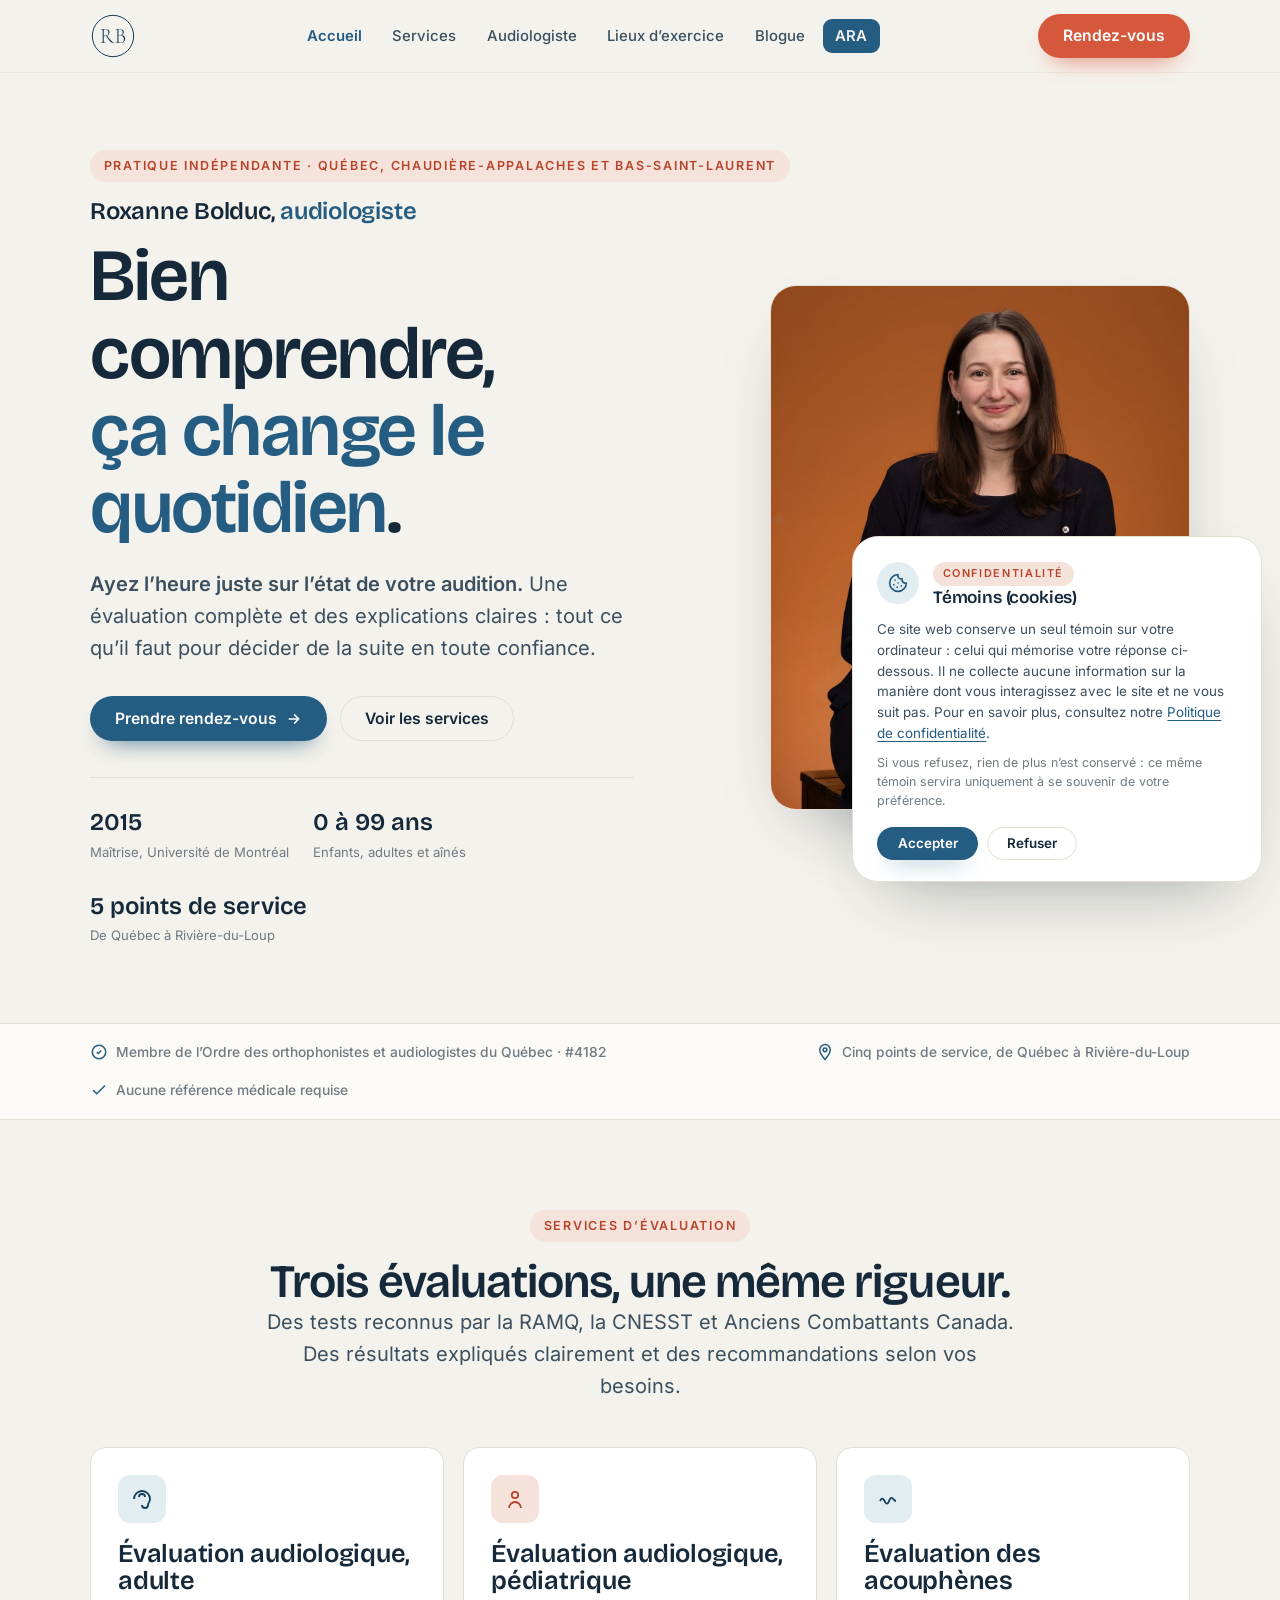
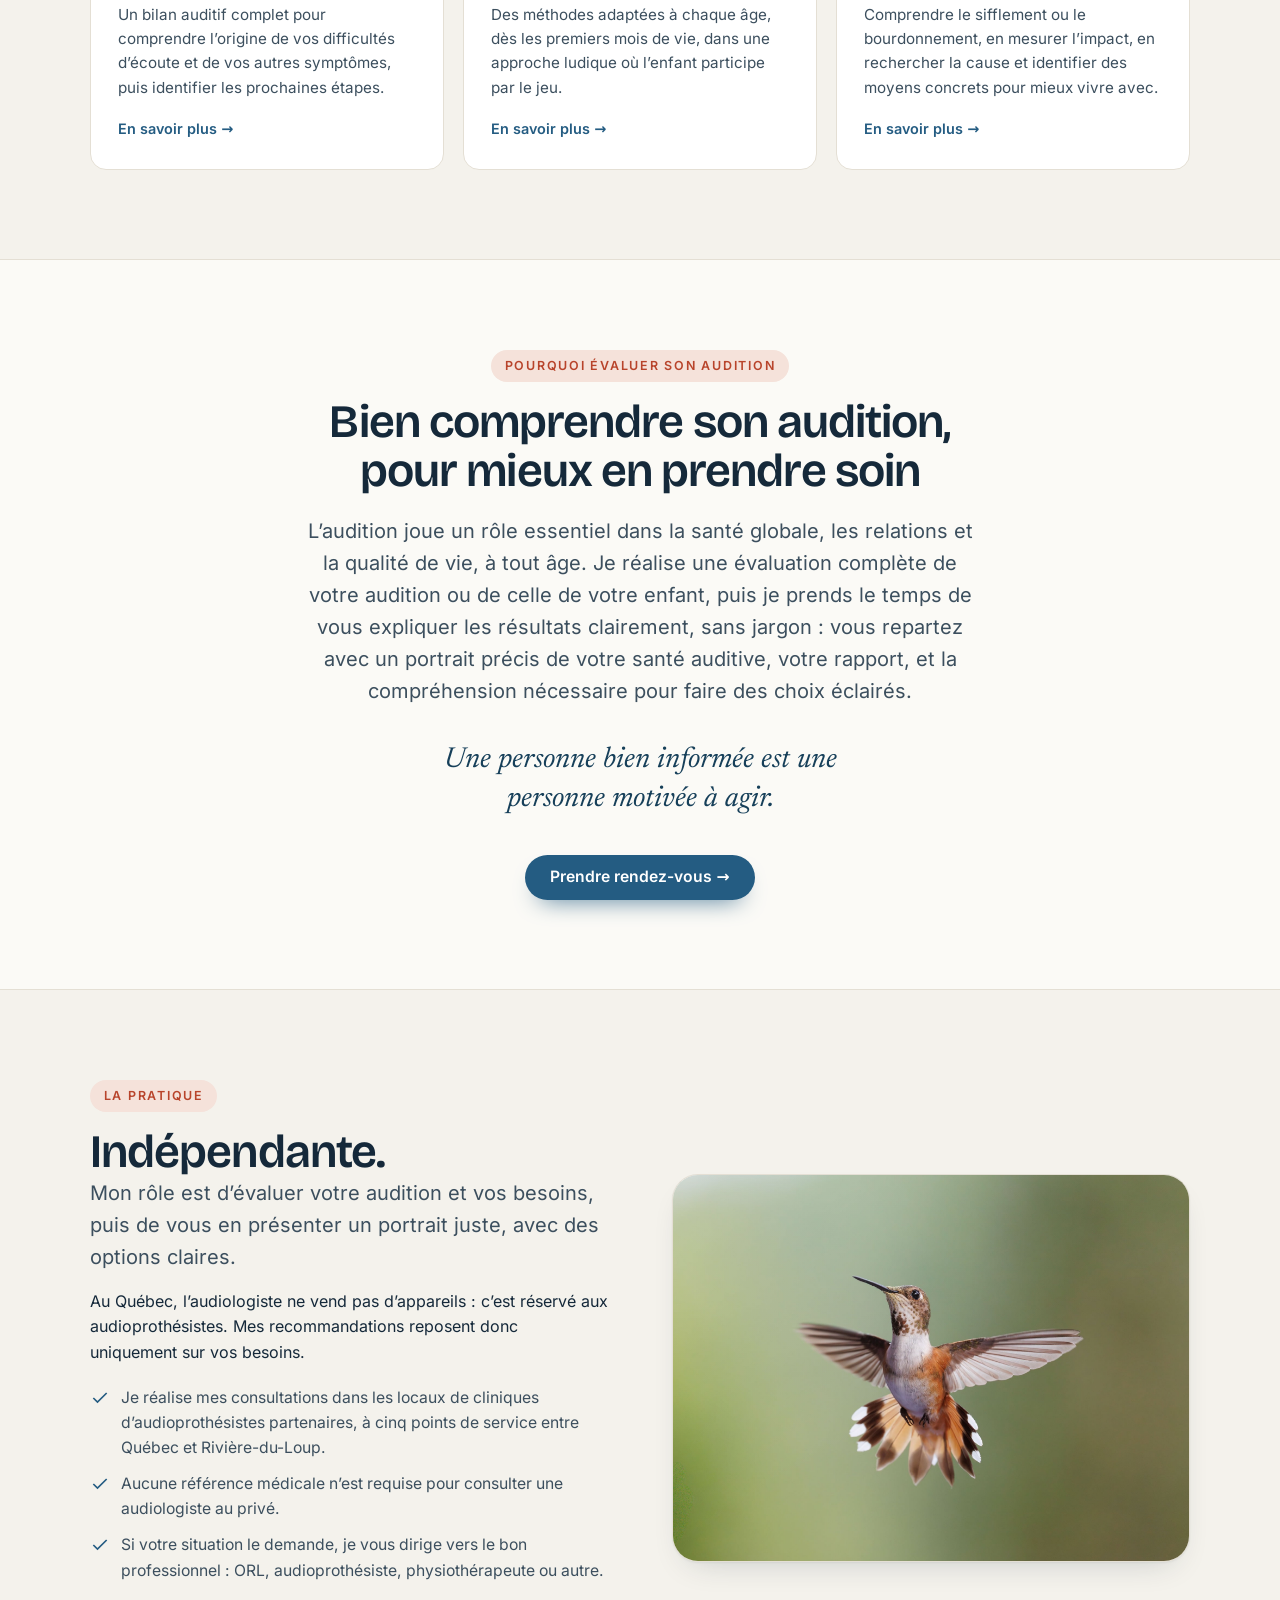
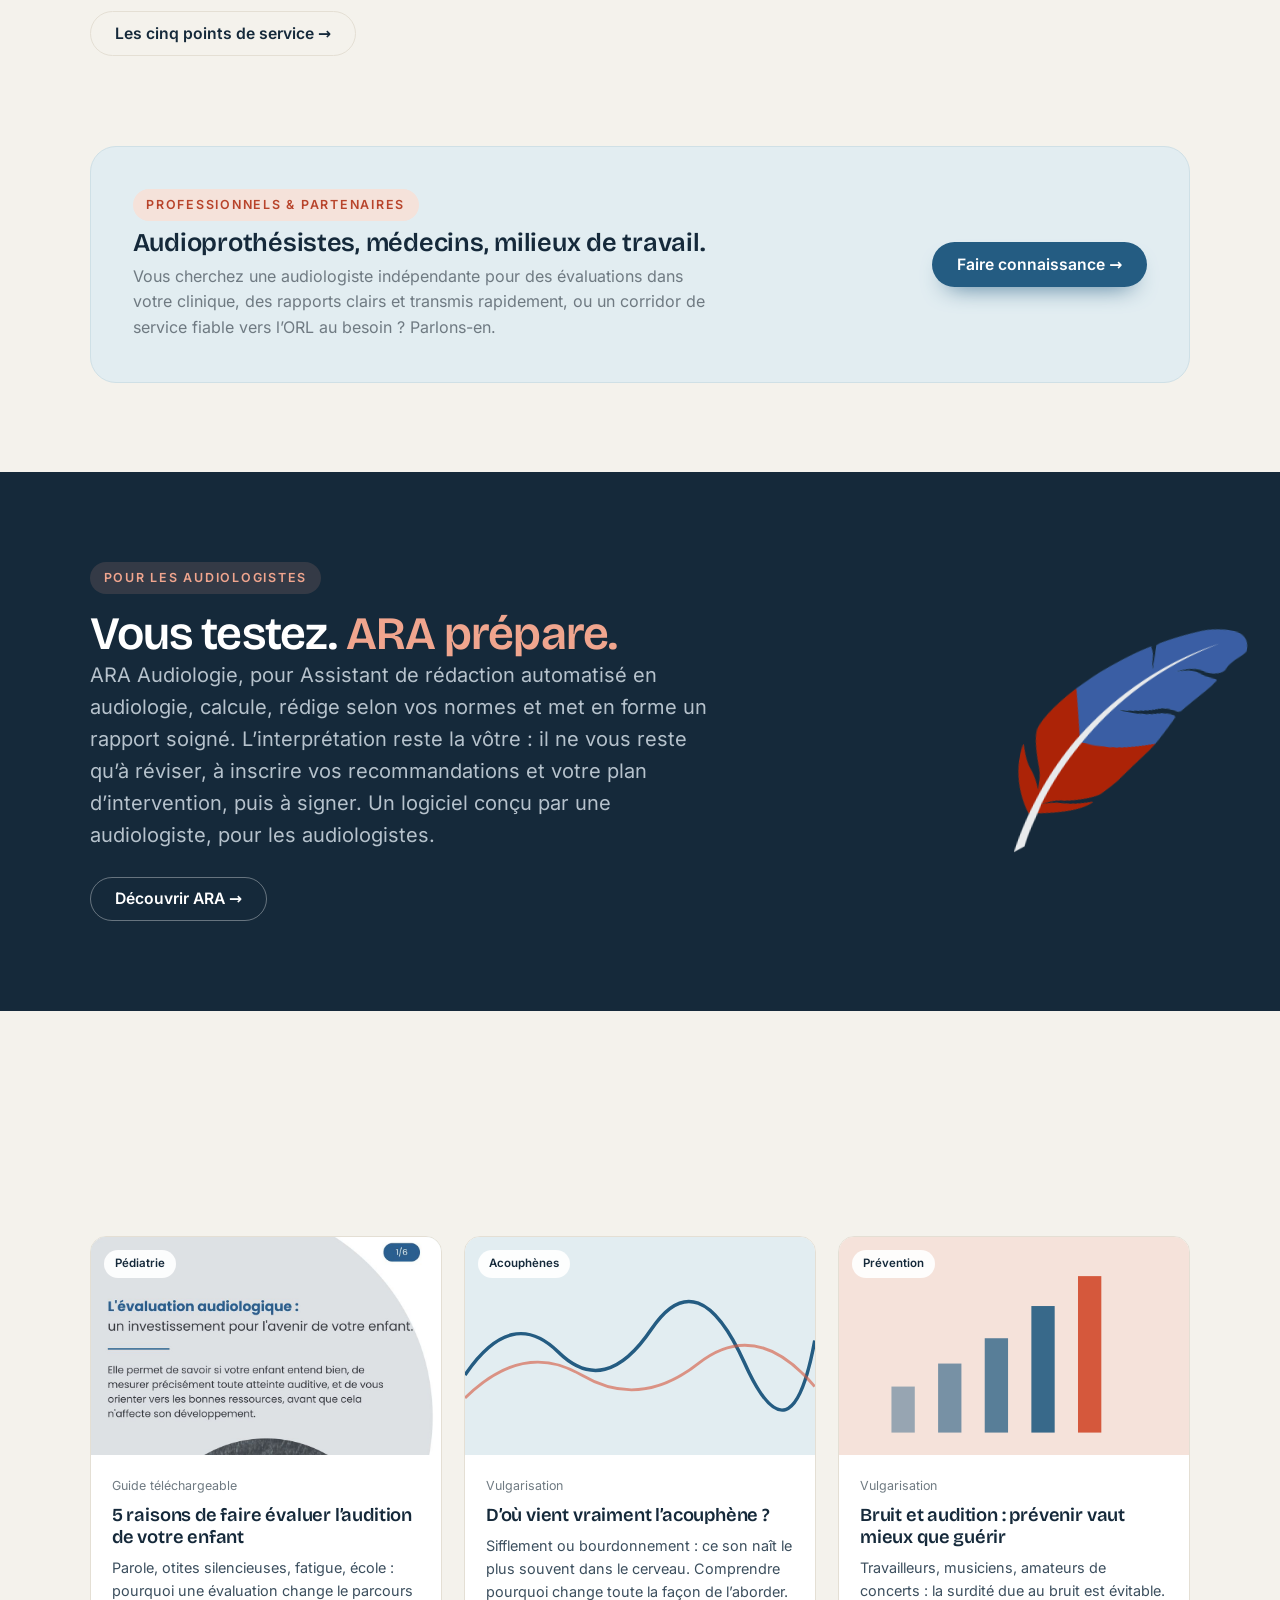
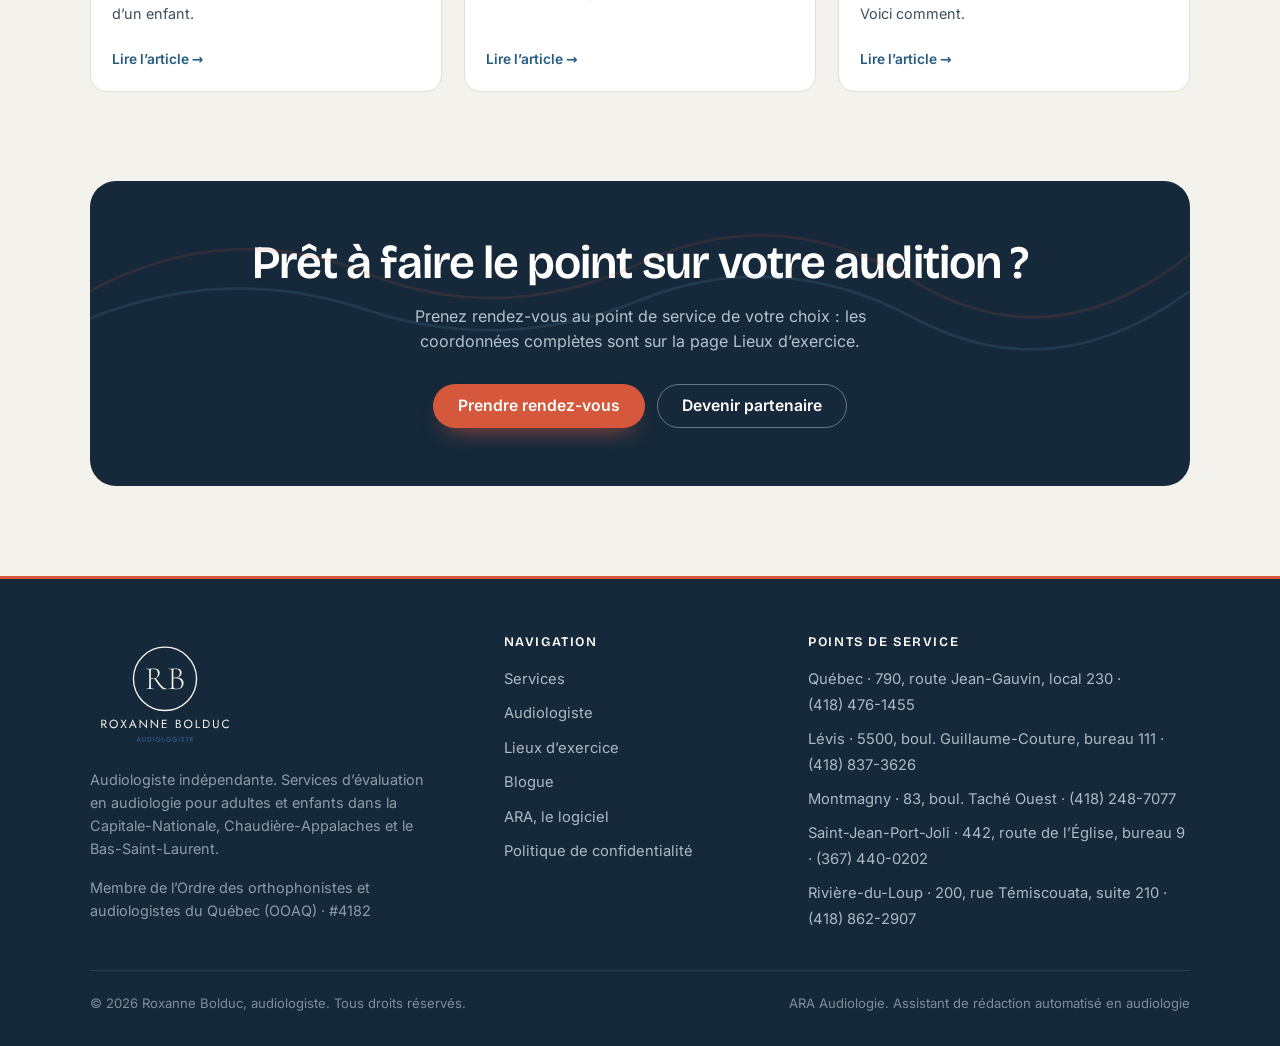
==== commit 368c1174: "Étiquettes en pastille au lieu du long trait Le trait corail devant les étiquettes (.eyebrow::before" ====
--- a/index.html
+++ b/index.html
@@ -7,7 +7,7 @@
 <meta name="description" content="Évaluations audiologiques adultes, pédiatriques et des acouphènes. Audiologiste indépendante exerçant dans cinq points de service : Québec, Lévis, Montmagny, Saint-Jean-Port-Joli et Rivière-du-Loup.">
 <link rel="icon" type="image/png" href="assets/logos/favicon-rb-creme.png">
 <link rel="apple-touch-icon" href="assets/logos/apple-touch-rb-creme.png">
-<link rel="stylesheet" href="styles.css?v=20260907">
+<link rel="stylesheet" href="styles.css?v=20260914">
 </head>
 <body>
 
--- a/styles.css
+++ b/styles.css
@@ -107,7 +107,8 @@
   font-family:var(--body);font-weight:600;font-size:.78rem;letter-spacing:.16em;
   text-transform:uppercase;color:var(--coral-deep);display:inline-flex;align-items:center;gap:.55rem;margin:0 0 1rem;
 }
-.eyebrow::before{content:"";width:26px;height:1px;background:var(--coral)}
+/* Étiquette en pastille (remplace le long trait) */
+.eyebrow{background:var(--coral-tint);padding:.38rem .85rem;border-radius:999px;letter-spacing:.14em}
 .lead{font-size:var(--lead);color:var(--ink-soft);max-width:60ch}
 .muted{color:var(--muted)}
 .center{text-align:center}
@@ -294,7 +295,7 @@
 .dark{background:var(--ink);color:#e9edf0}
 .dark h1,.dark h2,.dark h3{color:#fff}
 .dark .eyebrow{color:#f0a58e}
-.dark .eyebrow::before{background:var(--coral)}
+.dark .eyebrow{background:rgba(240,165,142,.14)}
 .dark .lead,.dark p{color:#b6c2cc}
 .dark .muted{color:#8394a1}
 
@@ -591,7 +592,7 @@
   font-weight:600;font-size:.68rem;letter-spacing:.15em;text-transform:uppercase;
   color:var(--coral-deep);margin-bottom:.2rem;
 }
-.cookie-eyebrow::before{content:"";width:18px;height:1px;background:var(--coral)}
+.cookie-eyebrow{background:var(--coral-tint);padding:.2rem .6rem;border-radius:999px}
 .cookie-banner h3{font-family:var(--display);font-weight:600;font-size:1.08rem;letter-spacing:-.01em;color:var(--ink);margin:0}
 .cookie-banner p{font-size:.84rem;line-height:1.55;color:var(--ink-soft);margin:0 0 .55rem}
 .cookie-banner .cookie-note{font-size:.78rem;color:var(--muted);margin-bottom:1rem}
